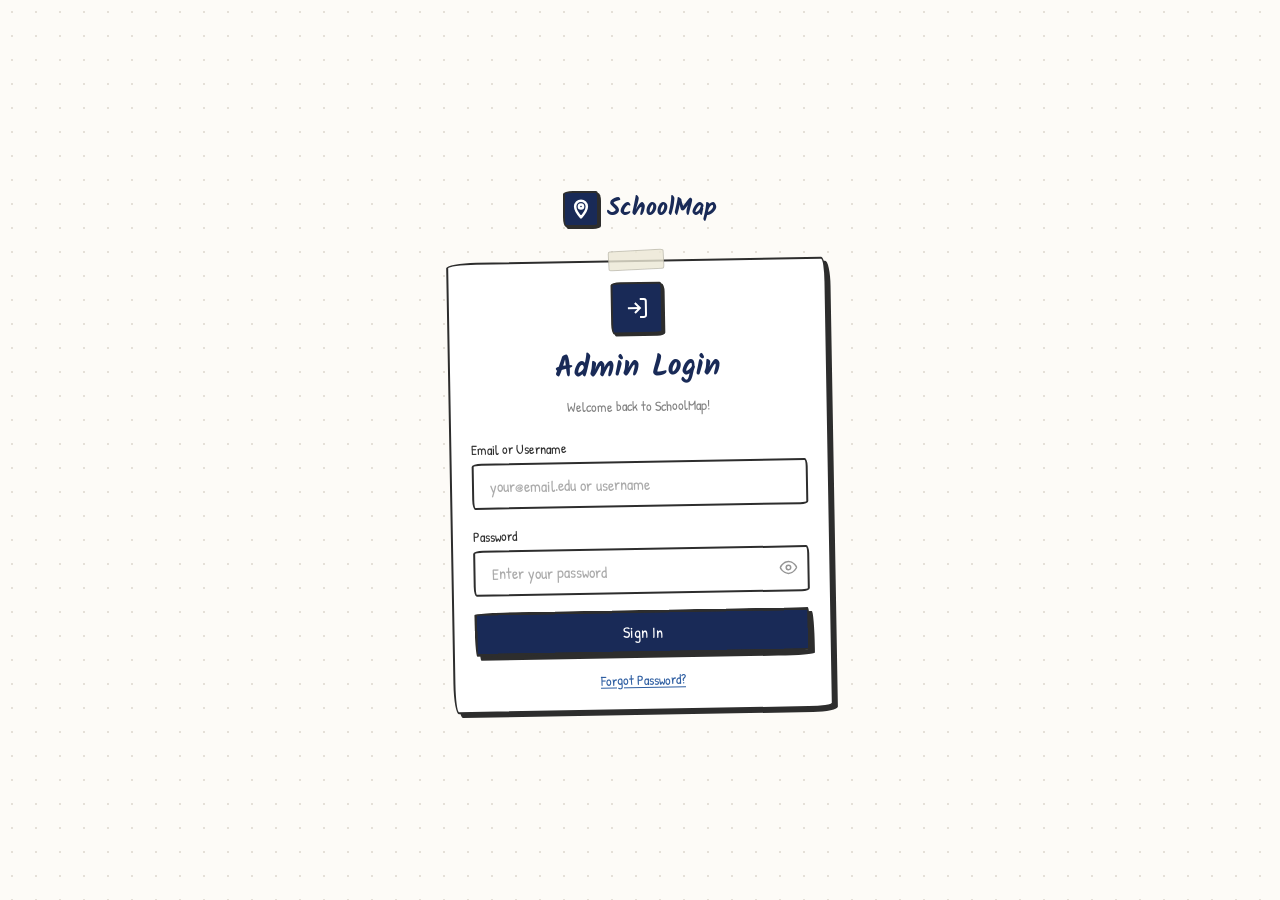
==== SchoolMap-Management-System-05-2-26 - Back Up Copy of v1/html/admin-dashboard.html @ d00299d7 "I added admin.css for admin styling, updated the style.css,admin-dashboard.js, map.js, added icon to" ====
<!DOCTYPE html>
<html lang="en">
<head>
  <meta charset="UTF-8" />
  <meta name="viewport" content="width=device-width, initial-scale=1.0" />
  <title>SchoolMap — Admin Panel</title>
  <link rel="preconnect" href="https://fonts.googleapis.com">
  <link rel="preconnect" href="https://fonts.gstatic.com" crossorigin>
  <link href="https://fonts.googleapis.com/css2?family=Kalam:wght@400;700&family=Patrick+Hand&display=swap" rel="stylesheet">
  <link rel="stylesheet" href="../assets/css/admin.css" />

</head>
<body>
  <div id="adminLoadingOverlay" class="admin-loading-overlay">
    <div class="admin-loading-card verification-card">
      <h2 id="admin-loading-text">Administrator confirmation</h2>

      <div class="verification-step" id="verificationStep1">
        <p class="verification-instruction">Complete both checks to continue into the admin panel.</p>

        <div class="verification-checkbox">
          <input type="checkbox" id="confirmAdmin" />
          <label for="confirmAdmin">I confirm I am the authorized SchoolMap administrator.</label>
        </div>

        <div class="verification-checkbox">
          <input type="checkbox" id="confirmResponsibility" />
          <label for="confirmResponsibility">I understand edits are permanent and will proceed carefully.</label>
        </div>

        <button class="btn btn-primary verification-button" id="verificationContinue" disabled>Proceed to slide verification</button>
      </div>

      <div class="verification-step hidden" id="verificationStep2">
        <p class="verification-instruction">Drag the handle all the way to confirm your access.</p>

        <div class="verification-track" id="verificationTrack">
          <div class="verification-text">Slide to confirm</div>
          <div class="verification-handle" id="verificationHandle">↔</div>
        </div>

        <p class="verification-note">This verification appears once before admin edit mode.</p>
      </div>
    </div>
  </div>
  <div class="admin-app hidden">
    <!-- ========================================================= -->
    <!-- ADMIN PANEL: Control panel sidebar / configuration editor -->
    <!-- ========================================================= -->
    <aside class="control-panel">
      <header class="cp-head">
        <div class="brand">
          <div class="brand-logo">
            <svg width="18" height="18" viewBox="0 0 24 24" fill="none" stroke="currentColor" stroke-width="2.5" stroke-linecap="round" stroke-linejoin="round"><path d="M20 10c0 6-8 12-8 12s-8-6-8-12a8 8 0 0 1 16 0Z"/><circle cx="12" cy="10" r="3"/></svg>
          </div>
          <div>
            <h1>SchoolMap</h1>
            <p>Admin Console</p>
          </div>
        </div>
        <button class="icon-btn" id="backBtn" title="Back">
          <svg width="14" height="14" viewBox="0 0 24 24" fill="none" stroke="currentColor" stroke-width="2.5" stroke-linecap="round" stroke-linejoin="round"><path d="m12 19-7-7 7-7"/><path d="M19 12H5"/></svg>
        </button>
      </header>

      <nav class="section-tabs">
        <button class="tab active" data-section="floors">
          <svg width="14" height="14" viewBox="0 0 24 24" fill="none" stroke="currentColor" stroke-width="2.5" stroke-linecap="round" stroke-linejoin="round"><path d="m12 2 9 5-9 5-9-5 9-5Z"/><path d="m3 12 9 5 9-5"/><path d="m3 17 9 5 9-5"/></svg>
          <span>Floors</span>
        </button>
        <button class="tab" data-section="pins">
          <svg width="14" height="14" viewBox="0 0 24 24" fill="none" stroke="currentColor" stroke-width="2.5" stroke-linecap="round" stroke-linejoin="round"><path d="M20 10c0 6-8 12-8 12s-8-6-8-12a8 8 0 0 1 16 0Z"/><circle cx="12" cy="10" r="3"/></svg>
          <span>Pins</span>
        </button>
        <button class="tab" data-section="routes">
          <svg width="14" height="14" viewBox="0 0 24 24" fill="none" stroke="currentColor" stroke-width="2.5" stroke-linecap="round" stroke-linejoin="round"><path d="M4 4h16v16H4z"/><path d="M7 12h10"/><path d="M12 7v10"/><path d="M7 7l5 5 5-5"/></svg>
          <span>Route</span>
        </button>
        <button class="tab" data-section="legends">
          <svg width="14" height="14" viewBox="0 0 24 24" fill="none" stroke="currentColor" stroke-width="2.5" stroke-linecap="round" stroke-linejoin="round"><circle cx="13.5" cy="6.5" r=".5" fill="currentColor"/><circle cx="17.5" cy="10.5" r=".5" fill="currentColor"/><circle cx="8.5" cy="7.5" r=".5" fill="currentColor"/><circle cx="6.5" cy="12.5" r=".5" fill="currentColor"/><path d="M12 2C6.5 2 2 6.5 2 12s4.5 10 10 10c.926 0 1.648-.746 1.648-1.688 0-.437-.18-.835-.437-1.125-.29-.289-.438-.652-.438-1.125a1.64 1.64 0 0 1 1.668-1.668h1.996c3.051 0 5.555-2.503 5.555-5.554C21.965 6.012 17.461 2 12 2Z"/></svg>
          <span>Legends</span>
        </button>
      </nav>

      <div class="cp-body" id="cpBody">
        <!-- Dynamic content rendered by admin-panel.js -->
      </div>

      <footer class="cp-foot">
        <button class="btn btn-ghost" id="resetBtn">
          <svg width="13" height="13" viewBox="0 0 24 24" fill="none" stroke="currentColor" stroke-width="2.5" stroke-linecap="round" stroke-linejoin="round"><path d="M3 12a9 9 0 1 0 9-9 9.75 9.75 0 0 0-6.74 2.74L3 8"/><path d="M3 3v5h5"/></svg>
          Reset
        </button>
        <button class="btn btn-primary" id="saveBtn">
          <svg width="13" height="13" viewBox="0 0 24 24" fill="none" stroke="currentColor" stroke-width="2.5" stroke-linecap="round" stroke-linejoin="round"><path d="M19 21H5a2 2 0 0 1-2-2V5a2 2 0 0 1 2-2h11l5 5v11a2 2 0 0 1-2 2Z"/><path d="M17 21v-8H7v8"/><path d="M7 3v5h8"/></svg>
          Save All
        </button>
      </footer>
    </aside>

    <!-- ========================================================= -->
    <!-- ADMIN PANEL: Map canvas, overlay, pins, and route preview -->
    <!-- ========================================================= -->
    <main class="map-panel">
      <div class="map-toolbar">
        <div class="map-toolbar-left">
          <span class="floor-tag" id="floorTag">—</span>
          <span class="muted" id="floorName">No floor selected</span>
          <div class="floor-switch" id="floorSwitch"></div>
        </div>
        <div class="map-toolbar-right">
          <button class="icon-btn" id="gridBtn" title="Toggle grid">
            <svg width="14" height="14" viewBox="0 0 24 24" fill="none" stroke="currentColor" stroke-width="2.5" stroke-linecap="round" stroke-linejoin="round"><rect width="7" height="7" x="3" y="3" rx="1"/><rect width="7" height="7" x="14" y="3" rx="1"/><rect width="7" height="7" x="14" y="14" rx="1"/><rect width="7" height="7" x="3" y="14" rx="1"/></svg>
          </button>
          <button class="icon-btn" id="restoreMapBtn" title="Restore map">
            <svg width="14" height="14" viewBox="0 0 24 24" fill="none" stroke="currentColor" stroke-width="2.5" stroke-linecap="round" stroke-linejoin="round"><path d="M4 4v6h6"/><path d="M20 20v-6h-6"/><path d="M5.5 11.5a7.5 7.5 0 0 1 13.5 2.5"/></svg>
          </button>
          <button class="icon-btn" id="legendBtn" title="Toggle legend overlay">
            <svg width="14" height="14" viewBox="0 0 24 24" fill="none" stroke="currentColor" stroke-width="2.5" stroke-linecap="round" stroke-linejoin="round"><path d="M2 12s3-7 10-7 10 7 10 7-3 7-10 7-10-7-10-7Z"/><circle cx="12" cy="12" r="3"/></svg>
          </button>
          <div class="zoom-group">
            <button class="icon-btn zoom-out" id="zoomOut">
              <svg width="14" height="14" viewBox="0 0 24 24" fill="none" stroke="currentColor" stroke-width="2.5" stroke-linecap="round" stroke-linejoin="round"><circle cx="11" cy="11" r="8"/><path d="m21 21-4.3-4.3"/><path d="M8 11h6"/></svg>
            </button>
            <span id="zoomLabel">100%</span>
            <button class="icon-btn zoom-in" id="zoomIn">
              <svg width="14" height="14" viewBox="0 0 24 24" fill="none" stroke="currentColor" stroke-width="2.5" stroke-linecap="round" stroke-linejoin="round"><circle cx="11" cy="11" r="8"/><path d="m21 21-4.3-4.3"/><path d="M11 8v6"/><path d="M8 11h6"/></svg>
            </button>
          </div>
        </div>
      </div>

      <div class="map-stage" id="mapStage">
        <div class="map-canvas" id="mapCanvas">
          <div class="grid-overlay" id="gridOverlay" hidden></div>
          <svg class="route-editor-svg" id="routeEditorSvg"></svg>
          <div class="route-points-layer" id="routePointsLayer"></div>
          <div class="route-walker-layer" id="routeWalkerLayer"></div>
          <img class="floor-image" id="floorImage" alt="" hidden />
          <div class="empty-state" id="emptyState">
            <svg width="42" height="42" viewBox="0 0 24 24" fill="none" stroke="currentColor" stroke-width="2" stroke-linecap="round" stroke-linejoin="round" opacity=".4"><path d="M20 10c0 6-8 12-8 12s-8-6-8-12a8 8 0 0 1 16 0Z"/><circle cx="12" cy="10" r="3"/></svg>
            <p id="emptyStateText"></p>
          </div>
          <div class="pins-layer" id="pinsLayer"></div>
        </div>
        <div class="legend-overlay" id="legendOverlay" hidden></div>
        <div class="pin-tooltip" id="pinTooltip"></div>
      </div>

      <div class="map-footer">
        <span class="muted">
          <svg width="12" height="12" viewBox="0 0 24 24" fill="none" stroke="currentColor" stroke-width="2.5" stroke-linecap="round" stroke-linejoin="round"><path d="M5 9l-3 3 3 3"/><path d="m9 5 3-3 3 3"/><path d="M15 19l-3 3-3-3"/><path d="m19 9 3 3-3 3"/><path d="M2 12h20"/><path d="M12 2v20"/></svg>
          Drag pins to reposition · Click empty area to add a pin · Scroll to zoom
        </span>
      </div>
    </main>

    <div class="toast" id="toast"></div>
  </div>

  <!-- ========================================================= -->
  <!-- ADMIN PANEL: Floor image preview modal for uploaded map assets -->
  <!-- ========================================================= -->
  <div class="floor-image-preview-panel" id="floorImagePreviewPanel" hidden>
    <div class="preview-header">
      <div class="preview-title">Floor image preview</div>
      <button class="btn btn-ghost small" data-action="preview-close">Close</button>
    </div>
    <img id="floorImagePreview" alt="Floor preview" />
    <div class="preview-actions">
      <button class="btn btn-primary" data-action="preview-change-image">Change image</button>
    </div>
    <div class="preview-note">Recommended size: 1080 × 1920 for higher quality. Crop the image before upload for the best map fit.</div>
  </div>

  <script>
    function getCachedCurrentUser() {
      try {
        return JSON.parse(localStorage.getItem('schoolmap_current_user') || 'null');
      } catch (err) {
        return null;
      }
    }

    function updateAdminLoadingText(message) {
      var el = document.getElementById('admin-loading-text');
      if (el) { el.textContent = message; }
    }

    function hideAdminLoadingOverlay() {
      var overlay = document.getElementById('adminLoadingOverlay');
      if (overlay) { overlay.style.display = 'none'; }
    }

    function showAdminLoadingOverlay() {
      var overlay = document.getElementById('adminLoadingOverlay');
      if (overlay) { overlay.style.display = 'flex'; }
    }

    function verifyAdminPanelAccess() {
      showAdminLoadingOverlay();
      updateAdminLoadingText('Verify admin access');

      if (typeof requireAdminPage === 'function') {
        if (!requireAdminPage()) {
          return false;
        }
      } else {
        var user = getCachedCurrentUser();
        if (!user || user.role !== 'admin') {
          alert('Admin access only. Please sign in with the administrator account.');
          window.location.href = 'login.html';
          return false;
        }
      }

      initializeAdminVerification();
      return true;
    }

    function initializeAdminVerification() {
      var overlay = document.getElementById('adminLoadingOverlay');
      var step1 = document.getElementById('verificationStep1');
      var step2 = document.getElementById('verificationStep2');
      var proceedBtn = document.getElementById('verificationContinue');
      var confirmAdmin = document.getElementById('confirmAdmin');
      var confirmResponsibility = document.getElementById('confirmResponsibility');
      if (!overlay || !step1 || !step2 || !proceedBtn || !confirmAdmin || !confirmResponsibility) { return; }

      function updateProceedState() {
        proceedBtn.disabled = !(confirmAdmin.checked && confirmResponsibility.checked);
      }

      confirmAdmin.addEventListener('change', updateProceedState);
      confirmResponsibility.addEventListener('change', updateProceedState);

      proceedBtn.addEventListener('click', function() {
        step1.classList.add('hidden');
        step2.classList.remove('hidden');
        updateAdminLoadingText('Slide verification');
        setupSlideVerification();
      });

      function setupSlideVerification() {
        var handle = document.getElementById('verificationHandle');
        var track = document.getElementById('verificationTrack');
        var text = document.querySelector('.verification-text');
        if (!handle || !track || !text) { return; }

        var dragging = false;
        var startX = 0;
        var maxX = track.clientWidth - handle.clientWidth;

        function finishVerification() {
          text.textContent = 'Verified — loading admin console...';
          handle.style.transform = 'translateX(' + maxX + 'px)';
          setTimeout(function() {
            hideAdminLoadingOverlay();
            var app = document.querySelector('.admin-app');
            if (app) { app.classList.remove('hidden'); }
          }, 400);
        }

        function resetHandle() {
          handle.style.transform = 'translateX(0px)';
          text.textContent = 'Slide to confirm';
        }

        handle.addEventListener('pointerdown', function(event) {
          dragging = true;
          startX = event.clientX;
          handle.setPointerCapture(event.pointerId);
        });

        document.addEventListener('pointermove', function(event) {
          if (!dragging) { return; }
          var delta = event.clientX - startX;
          var x = Math.max(0, Math.min(maxX, delta));
          handle.style.transform = 'translateX(' + x + 'px)';
          if (x >= maxX) {
            dragging = false;
            finishVerification();
          }
        });

        document.addEventListener('pointerup', function() {
          if (!dragging) { return; }
          dragging = false;
          resetHandle();
        });
      }
    }

    window.addEventListener('DOMContentLoaded', function() {
      verifyAdminPanelAccess();
    });
    </script>
    <script src="../assets/js/core.js"></script>
    <script src="../assets/js/admin-dashboard.js"></script>
  </body>
</html>
---- SchoolMap-Management-System-05-2-26 - Back Up Copy of v1/assets/css/admin.css ----
/* SchoolMap Admin Dashboard — Hand-Drawn Design System */
:root {
  --bg: #fdfbf7;
  --fg: #2d2d2d;
  --muted: #e5e0d8;
  --accent: #ff4d4d;
  --accent-2: #2d5da1;
  --navy: #192A57;
  --post-it: #fff9c4;
}

* { box-sizing: border-box; }
html, body { margin: 0; padding: 0; height: 100%; }
body {
  background-color: var(--bg);
  background-image: radial-gradient(var(--muted) 1px, transparent 1px);
  background-size: 24px 24px;
  color: var(--fg);
  font-family: 'Patrick Hand', cursive;
  font-size: 16px; line-height: 1.5;
  -webkit-font-smoothing: antialiased;
}
button { font-family: inherit; cursor: pointer; border: none; background: none; color: inherit; }
input, select, textarea { font-family: inherit; color: var(--fg); }
h1, h2, h3 { font-family: 'Kalam', cursive; font-weight: 700; color: var(--navy); margin: 0; }

/* ==============
ADMIN DASHBOARD
Used in: admin-dashboard.html
============== */

/* ADMIN DASHBOARD */
.admin-loading-overlay {
  position: fixed;
  inset: 0;
  z-index: 999;
  display: flex;
  align-items: center;
  justify-content: center;
  background: rgba(18, 29, 69, 0.75);
}

/* ADMIN DASHBOARD */
.admin-loading-card {
  background: #ffffff;
  border: 2px solid #0b3d91;
  border-radius: 18px;
  padding: 24px 32px;
  text-align: center;
  box-shadow: 0 18px 45px rgba(0,0,0,0.16);
}

/* ADMIN DASHBOARD */
.admin-loading-card p {
  margin: 0 0 12px;
  font-size: 18px;
  font-weight: 700;
  color: #0b3d91;
}

/* ADMIN DASHBOARD */
.verification-instruction,
.verification-note {
  margin: 0 0 14px;
  color: #192a57;
  opacity: 0.85;
  font-size: 14px;
}

/* ADMIN DASHBOARD */
.verification-track {
  position: relative;
  width: min(320px, 100%);
  height: 52px;
  margin: 0 auto 12px;
  border: 3px dashed #2d5da1;
  border-radius: 999px;
  background: rgba(45, 93, 161, 0.06);
  overflow: hidden;
  display: flex;
  align-items: center;
  justify-content: center;
}

/* ADMIN DASHBOARD */
.verification-text {
  position: absolute;
  width: 100%;
  text-align: center;
  font-size: 14px;
  color: #0b3d91;
  font-weight: 700;
  pointer-events: none;
}

/* ADMIN DASHBOARD */
.verification-handle {
  position: relative;
  z-index: 2;
  width: 84px;
  height: 40px;
  border-radius: 999px;
  background: linear-gradient(135deg, #2d5da1, #6d8de5);
  color: #fff;
  display: grid;
  place-items: center;
  box-shadow: 0 10px 24px rgba(0, 0, 0, 0.16);
  cursor: grab;
  transition: transform 0.15s ease;
}

/* ADMIN DASHBOARD */
.admin-app.hidden {
  opacity: 0;
  pointer-events: none;
}

/* ADMIN DASHBOARD */
.verification-card {
  max-width: 420px;
}

/* ADMIN DASHBOARD */
.verification-step {
  margin-top: 18px;
}

/* ADMIN DASHBOARD */
.verification-checkbox {
  display: flex;
  align-items: flex-start;
  gap: 12px;
  margin: 14px 0;
  text-align: left;
  font-size: 14px;
}

/* ADMIN DASHBOARD */
.verification-checkbox input {
  margin-top: 4px;
  width: 18px;
  height: 18px;
  accent-color: #2d5da1;
}

/* ADMIN DASHBOARD */
.verification-checkbox label {
  line-height: 1.55;
}

/* ADMIN DASHBOARD */
.verification-button {
  display: inline-flex;
  align-items: center;
  justify-content: center;
  width: 100%;
  min-height: 44px;
  border-radius: 999px;
  background: #2d5da1;
  color: #fff;
  font-weight: 700;
  border: none;
  cursor: pointer;
  transition: background 0.2s ease, opacity 0.2s ease;
}

/* ADMIN DASHBOARD */
.verification-button:disabled {
  opacity: 0.55;
  cursor: not-allowed;
}

/* =========================================================
   ADMIN DASHBOARD STYLES
   Includes control panel, tabs, pin editor, map canvas, and route overlay
   ========================================================= */
.admin-app {
  display: grid;
  grid-template-columns: 420px 1fr;
  height: 100vh;
  overflow: hidden;
}

/* ============ ADMIN DASHBOARD — LEFT: Control Panel ============ */
.control-panel {
  background: #fff;
  border-right: 3px solid var(--fg);
  display: flex; flex-direction: column;
  min-width: 0; height: 100vh;
}
/* ADMIN DASHBOARD */
.cp-head {
  padding: 16px 18px;
  border-bottom: 2px dashed var(--fg);
  display: flex; align-items: center; justify-content: space-between; gap: 12px;
}
.brand { display: flex; align-items: center; gap: 12px; }
.brand-logo {
  width: 42px; height: 42px;
  background: var(--accent); color: #fff;
  display: grid; place-items: center;
  border: 3px solid var(--fg);
  border-radius: 65% 35% 50% 50% / 40% 60% 40% 60%;
  box-shadow: 4px 4px 0 0 var(--fg);
  transform: rotate(-4deg);
  flex-shrink: 0;
}
.brand h1 { font-size: 22px; line-height: 1; }
.brand p { margin: 2px 0 0; font-size: 13px; color: var(--fg); opacity: 0.6; }

/* ADMIN DASHBOARD */
.section-tabs {
  display: flex; gap: 6px; padding: 12px 14px;
  border-bottom: 2px dashed var(--fg);
  background: var(--bg);
}
.tab {
  flex: 1;
  display: inline-flex; align-items: center; justify-content: center; gap: 6px;
  padding: 8px 10px;
  border: 2.5px solid var(--fg);
  background: #fff;
  font-size: 15px; font-family: 'Kalam', cursive; font-weight: 700;
  border-radius: 18px 6px 22px 8px / 8px 22px 6px 18px;
  box-shadow: 3px 3px 0 0 var(--fg);
  transition: all .12s ease;
}
.tab:hover { background: var(--post-it); transform: translate(1px, 1px); box-shadow: 2px 2px 0 0 var(--fg); }
.tab.active { background: var(--navy); color: #fff; }

/* ADMIN DASHBOARD */
.cp-body { flex: 1; overflow-y: auto; padding: 16px 16px 20px; }
/* ADMIN DASHBOARD */
.cp-foot {
  border-top: 2px dashed var(--fg);
  background: var(--post-it);
  padding: 12px 16px;
  display: flex; gap: 10px; justify-content: flex-end;
}

/* Sections */
/* ADMIN DASHBOARD */
.section { display: flex; flex-direction: column; gap: 14px; }
/* ADMIN DASHBOARD */
.section-head {
  display: flex; align-items: center; justify-content: space-between; gap: 12px;
}
.section-head h2 { font-size: 26px; display: flex; align-items: center; gap: 10px; }
.count {
  background: var(--post-it); color: var(--fg);
  font-family: 'Kalam', cursive; font-weight: 700; font-size: 13px;
  padding: 2px 10px;
  border: 2px solid var(--fg);
  border-radius: 999px 6px 999px 6px;
}

.list { display: flex; flex-direction: column; gap: 8px; }
.list.scroll { max-height: 360px; overflow-y: auto; padding-right: 4px; }
.row {
  display: flex; align-items: center; gap: 10px;
  padding: 10px 12px;
  background: #fff;
  border: 2.5px solid var(--fg);
  border-radius: 18px 6px 22px 8px / 8px 22px 6px 18px;
  box-shadow: 3px 3px 0 0 var(--fg);
  cursor: pointer;
  transition: transform .1s ease, background .1s ease;
}
.row:hover { background: var(--post-it); transform: rotate(-0.5deg); }
.row.selected { background: var(--post-it); border-color: var(--accent); box-shadow: 4px 4px 0 0 var(--accent); }
.row-tag {
  background: var(--accent); color: #fff;
  font-family: 'Kalam', cursive; font-weight: 700; font-size: 12px;
  padding: 3px 9px;
  border: 2px solid var(--fg);
  border-radius: 8px 4px 10px 4px;
  flex-shrink: 0;
}
.row-number {
  display: grid; place-items: center;
  width: 32px; height: 32px;
  background: var(--accent);
  color: #fff;
  font-family: 'Kalam', cursive;
  font-weight: 700;
  font-size: 14px;
  border: 2px solid var(--fg);
  border-radius: 0px;
  flex-shrink: 0;
}
.row-swatch {
  width: 30px; height: 30px;
  border: 2px solid var(--fg);
  border-radius: 0px;
  display: grid; place-items: center;
  flex-shrink: 0;
  color: #fff;
}
.row-info { flex: 1; min-width: 0; }
.row-name { font-family: 'Kalam', cursive; font-weight: 700; font-size: 16px; color: var(--navy); white-space: nowrap; overflow: hidden; text-overflow: ellipsis; }
.row-sub { font-size: 14px; color: #192a57; opacity: 0.92; font-weight: 600; }
.legend-color {
  width: 22px; height: 22px;
  border: 2px solid var(--fg);
  border-radius: 50% 30% 60% 40% / 40% 60% 30% 50%;
  flex-shrink: 0;
}
.hint {
  margin: 4px 0 0; font-size: 13px; color: var(--fg); opacity: 0.7;
  display: inline-flex; align-items: center; gap: 6px;
}

/* Search */
/* ADMIN DASHBOARD */
.search { position: relative; display: flex; align-items: center; }
.search svg { position: absolute; left: 12px; color: var(--fg); opacity: 0.5; pointer-events: none; }
.route-details .search { margin: 18px 0 14px; }
.search input {
  width: 100%; padding: 9px 12px 9px 34px;
  background: #fff; border: 2.5px solid var(--fg);
  border-radius: 18px 6px 22px 6px / 6px 22px 6px 18px;
  font-size: 16px; outline: none;
  box-shadow: 3px 3px 0 0 var(--fg);
  transition: border-color .15s ease;
}
.search input:focus { border-color: var(--accent-2); }

/* Form shell */
/* ADMIN DASHBOARD */
.form-shell { display: flex; flex-direction: column; gap: 16px; animation: slideIn .2s ease; }
.form-head { display: flex; align-items: center; gap: 10px; }
.form-head h2 { font-size: 24px; }
.form-body { display: flex; flex-direction: column; gap: 14px; }
.form-foot {
  display: flex; gap: 10px; align-items: center;
  padding-top: 12px; border-top: 2px dashed var(--fg);
}
.form-foot .spacer { flex: 1; }
.map-hint {
  display: flex; align-items: center; gap: 8px;
  padding: 9px 12px;
  background: var(--post-it);
  border: 2px dashed var(--fg);
  border-radius: 14px 6px 18px 6px / 6px 18px 6px 14px;
  font-size: 14px;
  transform: rotate(-0.6deg);
}

/* Buttons */
.btn {
  display: inline-flex; align-items: center; justify-content: center; gap: 8px;
  padding: 10px 16px;
  font-size: 16px;
  border: 3px solid var(--fg);
  background: #fff; color: var(--fg);
  border-radius: 22px 8px 18px 10px / 10px 18px 8px 22px;
  box-shadow: 4px 4px 0 0 var(--fg);
  transition: transform .1s ease, box-shadow .1s ease, background .1s ease, color .1s ease;
  white-space: nowrap;
}
.btn:hover { background: var(--accent); color: #fff; transform: translate(2px, 2px); box-shadow: 2px 2px 0 0 var(--fg); }
.btn:active { transform: translate(4px, 4px); box-shadow: none; }
.btn-primary { background: var(--navy); color: #fff; }
.btn-primary:hover { background: var(--accent); }
.btn-secondary { background: var(--post-it); color: var(--fg); border-color: var(--fg); }
.btn-secondary:hover { background: #d5d2bf; color: var(--fg); }
.btn.on, .btn-primary.on { background: var(--accent); color: #fff; }
.btn-ghost { background: var(--muted); }
.btn-ghost:hover { background: var(--accent-2); color: #fff; }
.btn-danger { background: #fff; color: var(--accent); border-color: var(--accent); }
.btn-danger:hover { background: var(--accent); color: #fff; }
.btn.small, .btn-sm { padding: 8px 14px; font-size: 14px; }

.icon-btn {
  width: 32px; height: 32px;
  display: inline-grid; place-items: center;
  border: 2px solid var(--fg);
  background: #fff; color: var(--fg);
  border-radius: 14px 4px 16px 6px / 6px 16px 4px 14px;
  box-shadow: 2px 2px 0 0 var(--fg);
  transition: all .12s ease;
  flex-shrink: 0;
}
.icon-btn:hover { background: var(--post-it); transform: rotate(-2deg); }
.icon-btn.on { background: var(--navy); color: #fff; }
.icon-btn.danger { color: var(--accent); }
.icon-btn.danger:hover { background: var(--accent); color: #fff; }

/* Form fields */
.field { display: flex; flex-direction: column; gap: 6px; }
.field > label { font-family: 'Kalam', cursive; font-weight: 700; font-size: 14px; color: var(--fg); opacity: 0.8; }
.field input[type="text"],
.field input[type="number"],
.field textarea,
.field select {
  width: 100%; padding: 10px 12px;
  background: #fff;
  border: 2.5px solid var(--fg);
  border-radius: 16px 6px 20px 8px / 8px 20px 6px 16px;
  font-size: 16px; outline: none;
  box-shadow: 3px 3px 0 0 var(--fg);
  transition: border-color .15s ease, box-shadow .15s ease;
}
.field input:focus, .field textarea:focus, .field select:focus {
  border-color: var(--accent-2);
  box-shadow: 3px 3px 0 0 var(--accent-2);
}
.field textarea { resize: vertical; min-height: 60px; }
.field input[type="color"] {
  width: 100%; height: 44px; padding: 4px;
  border: 2.5px solid var(--fg);
  border-radius: 14px 6px 16px 6px / 6px 16px 6px 14px;
  background: #fff; cursor: pointer;
  box-shadow: 3px 3px 0 0 var(--fg);
}
.grid-2 { display: grid; grid-template-columns: 1fr 1fr; gap: 12px; }

.upload-box {
  display: flex; align-items: center; justify-content: center; gap: 10px; flex-direction: column;
  padding: 22px;
  border: 2.5px dashed var(--fg);
  border-radius: 18px 8px 20px 8px / 8px 20px 8px 18px;
  color: var(--fg); opacity: 0.75;
  font-size: 15px; background: #fff; cursor: pointer;
  transition: all .15s ease;
  width: 100%;
}
.upload-box:hover { background: var(--post-it); opacity: 1; transform: rotate(-1deg); }
.upload-box.small { padding: 12px; flex-direction: row; }
.floor-preview {
  margin-top: 10px; width: 100%; max-height: 180px; object-fit: contain;
  border: 2.5px solid var(--fg);
  border-radius: 14px 6px 18px 8px / 8px 18px 6px 14px;
  background: var(--bg); box-shadow: 3px 3px 0 0 var(--fg);
}
.floor-image-preview-panel {
  position: fixed;
  top: 50%;
  left: 50%;
  transform: translate(-50%, -50%);
  z-index: 60;
  width: min(96vw, 720px);
  max-height: 88vh;
  padding: 18px;
  border: 3px solid var(--fg);
  border-radius: 20px;
  background: rgba(255,255,255,0.98);
  box-shadow: 0 0 0 6px rgba(0,0,0,0.08), 10px 10px 0 0 var(--fg);
  overflow: hidden;
}
.floor-image-preview-panel .preview-title {
  font-size: 13px;
  text-transform: uppercase;
  letter-spacing: 0.12em;
  font-weight: 700;
  color: var(--accent-2);
  margin-bottom: 8px;
}
.floor-image-preview-panel img {
  width: 100%;
  height: auto;
  max-height: calc(88vh - 150px);
  object-fit: contain;
  border-radius: 14px;
  border: 1px solid rgba(0,0,0,0.08);
}
.floor-image-preview-panel .preview-header {
  display: flex;
  align-items: center;
  justify-content: space-between;
  gap: 10px;
  margin-bottom: 10px;
}
.floor-image-preview-panel .preview-actions {
  display: flex;
  justify-content: flex-end;
  margin-top: 10px;
}
.floor-image-preview-panel .preview-note {
  margin-top: 10px;
  font-size: 13px;
  color: var(--fg);
  opacity: 0.8;
  line-height: 1.4;
}

/* ADMIN DASHBOARD */
.icon-preview {
  display: flex; align-items: center; gap: 12px;
  padding: 10px 14px;
  background: #fff;
  border: 2px dashed var(--fg);
  border-radius: 16px 6px 18px 8px / 8px 18px 6px 16px;
}

/* ADMIN DASHBOARD */
.muted { color: var(--fg); opacity: 0.65; font-size: 14px; display: inline-flex; align-items: center; gap: 6px; }

.url-row {
  display: flex; align-items: center; gap: 8px;
  padding: 0 10px; background: #fff;
  border: 2.5px solid var(--fg);
  border-radius: 16px 6px 20px 8px / 8px 20px 6px 16px;
  box-shadow: 3px 3px 0 0 var(--fg);
}
.url-row svg { color: var(--fg); opacity: 0.5; flex-shrink: 0; }
.url-row input { border: none; box-shadow: none; padding: 10px 0; }
.url-row input:focus { box-shadow: none; }

/* ============ RIGHT: Map Panel ============ */
/* ADMIN DASHBOARD */
.map-panel {
  display: flex; flex-direction: column;
  min-width: 0; height: 100vh;
  padding: 18px 20px;
  gap: 12px;
}
/* ADMIN DASHBOARD */
.map-toolbar {
  display: flex; align-items: center; justify-content: space-between; gap: 12px;
  background: #fff;
  border: 2.5px solid var(--fg);
  border-radius: 18px 6px 22px 8px / 8px 22px 6px 18px;
  box-shadow: 4px 4px 0 0 var(--fg);
  padding: 10px 14px;
  flex-wrap: wrap;
}
.map-toolbar-left { display: flex; align-items: center; gap: 10px; flex-wrap: wrap; }
.map-toolbar-right { display: flex; align-items: center; gap: 8px; }
.floor-tag {
  background: var(--accent); color: #fff;
  font-family: 'Kalam', cursive; font-weight: 700;
  padding: 4px 10px;
  border: 2px solid var(--fg);
  border-radius: 8px 4px 10px 4px;
  font-size: 14px;
}

/* ADMIN DASHBOARD */
.floor-switch { display: flex; gap: 4px; margin-left: 6px; }
.floor-chip {
  padding: 4px 10px;
  background: #fff;
  border: 2px solid var(--fg);
  border-radius: 999px 6px 999px 6px;
  font-family: 'Kalam', cursive; font-weight: 700; font-size: 13px;
  box-shadow: 2px 2px 0 0 var(--fg);
  transition: all .1s ease;
}
.floor-chip:not(.active):hover { background: #fff9c4; }
.floor-chip.active {
  background: #d93034;
  color: #fff;
  border-color: #a32225;
}
.floor-chip.active:hover { color: #fff; }
.zoom-group {
  display: flex; align-items: center; gap: 4px;
  background: #fff; border: 2px solid var(--fg);
  border-radius: 14px 4px 16px 6px / 6px 16px 4px 14px;
  padding: 3px 6px;
  box-shadow: 2px 2px 0 0 var(--fg);
}
.zoom-group .icon-btn { width: 26px; height: 26px; box-shadow: none; border: none; }
.zoom-group .icon-btn:hover { background: var(--post-it); transform: none; }
.zoom-group span { font-family: 'Kalam', cursive; font-weight: 700; font-size: 14px; min-width: 44px; text-align: center; }

/* ADMIN DASHBOARD */
.map-stage {
  position: relative; flex: 1;
  background-color: var(--bg);
  background-image: radial-gradient(var(--muted) 1.2px, transparent 1.2px);
  background-size: 20px 20px;
  border: 3px solid var(--fg);
  border-radius: 22px 8px 18px 10px / 10px 18px 8px 22px;
  box-shadow: 8px 8px 0 0 var(--fg);
  overflow: hidden;
  min-height: 360px;
  transform: rotate(-0.4deg);
}
.map-canvas {
  position: absolute; top: 50%; left: 50%;
  transform: translate(-50%, -50%) scale(1);
  transition: transform .2s ease;
  width: 92%; max-width: 1100px;
  aspect-ratio: 16 / 10;
  background: #fff;
  border: 3px solid var(--fg);
  border-radius: 22px 10px 18px 8px / 8px 18px 10px 22px;
  box-shadow: 6px 6px 0 0 var(--fg);
  overflow: hidden;
  cursor: default;
}
.map-canvas.add-pin-mode { cursor: crosshair; }
.map-canvas.panning { cursor: grabbing; }
.map-canvas.grid-on .floor-image { opacity: 0.65; transition: opacity .2s ease; }
.map-canvas .floor-image { opacity: 1; transition: opacity .2s ease; }
.floor-image {
  position: absolute; inset: 0;
  width: 100%; height: 100%;
  object-fit: contain; background: #fff;
  user-select: none; -webkit-user-drag: none; pointer-events: none;
  z-index: 1;
}
.pins-layer { position: absolute; inset: 0; }
.empty-state {
  position: absolute; inset: 0;
  display: grid; place-items: center;
  color: var(--fg); opacity: 0.5; text-align: center;
  pointer-events: none; gap: 8px;
}
.empty-state p { margin: 0; font-family: 'Kalam', cursive; font-size: 18px; }
.grid-overlay {
  position: absolute; inset: 0; pointer-events: none;
  background-image:
    linear-gradient(rgba(157, 147, 147, 0.18) 1px, transparent 1px),
    linear-gradient(90deg, rgba(157, 147, 147, 0.18) 1px, transparent 1px);
  background-size: 5% 5%;
  z-index: 2;
}

.pins-layer { position: absolute; inset: 0; z-index: 3; }

/* ADMIN DASHBOARD */
.pin {
  position: absolute;
  width: 32px; height: 32px;
  border-radius: 50% 50% 50% 0;
  transform: translate(-50%, -100%) rotate(-45deg);
  background: var(--accent);
  border: 2.5px solid var(--fg);
  box-shadow: 3px 3px 0 0 var(--fg);
  cursor: grab;
  display: grid; place-items: center;
  transition: box-shadow .15s ease, transform .15s ease;
}
.pin.draggable { cursor: grab; }
.pin.draggable:active { cursor: grabbing; }
.pin:hover { box-shadow: 4px 4px 0 0 var(--fg); }
.pin.dragging { cursor: grabbing; transform: translate(-50%, -100%) rotate(-45deg) scale(1.05); }
.pin.selected { box-shadow: 0 0 0 4px var(--post-it), 4px 4px 0 0 var(--fg); z-index: 10; }
.pin svg { transform: rotate(45deg); color: #fff; }

.zoom-out { cursor: zoom-out; }
.zoom-in { cursor: zoom-in; }

.pin-tooltip {
  position: absolute;
  background: var(--bg); color: var(--fg);
  padding: 6px 12px;
  border: 2px solid var(--fg);
  border-radius: 10px 4px 12px 4px;
  box-shadow: 3px 3px 0 0 var(--fg);
  font-size: 14px; pointer-events: none;
  opacity: 0;
  transform: translate(-50%, -100%) translateY(-10px);
  transition: opacity .15s ease;
  white-space: normal; z-index: 20;
}
.pin-tooltip img {
  display: block;
  max-width: 160px;
  width: 100%;
  height: auto;
  margin-top: 8px;
  border-radius: 8px;
  border: 1px solid rgba(0,0,0,0.08);
}
.pin-image-preview {
  display: block;
  width: 100%;
  max-width: 220px;
  height: auto;
  margin-top: 10px;
  border-radius: 10px;
  border: 1px solid var(--fg);
}

/* ADMIN DASHBOARD */
.pin-tooltip.show { opacity: 1; }
.pin-tooltip strong { display: block; font-family: 'Kalam', cursive; font-weight: 700; }
.pin-tooltip span { font-size: 12px; opacity: 0.65; text-transform: capitalize; }

.legend-overlay {
  position: absolute; bottom: 16px; left: 16px;
  background: var(--post-it);
  border: 2.5px solid var(--fg);
  border-radius: 14px 6px 18px 8px / 8px 18px 6px 14px;
  padding: 12px 14px;
  box-shadow: 4px 4px 0 0 var(--fg);
  display: flex; flex-direction: column; gap: 6px;
  max-width: 220px; z-index: 5;
  transform: rotate(-2deg);
}
.legend-overlay .lo-title {
  font-family: 'Kalam', cursive; font-weight: 700; font-size: 14px;
  color: var(--navy); margin-bottom: 2px;
  text-transform: uppercase; letter-spacing: 0.05em;
}
/* ADMIN DASHBOARD */
.legend-overlay .lo-row { display: flex; align-items: center; gap: 8px; font-size: 14px; }
.legend-overlay .lo-color {
  width: 14px; height: 14px;
  border: 1.5px solid var(--fg);
  border-radius: 50% 30% 60% 40% / 40% 60% 30% 50%;
  flex-shrink: 0;
}

/* ADMIN DASHBOARD */
.map-footer { padding: 8px 4px; font-size: 14px; color: var(--fg); opacity: 0.7; }

/* Toast */
.toast {
  position: fixed; bottom: 28px; left: 50%;
  transform: translateX(-50%) translateY(20px) rotate(-2deg);
  background: var(--navy); color: #fff;
  padding: 12px 22px;
  border: 2.5px solid var(--fg);
  border-radius: 18px 6px 22px 8px / 8px 22px 6px 18px;
  font-family: 'Kalam', cursive; font-weight: 700;
  font-size: 16px;
  box-shadow: 5px 5px 0 0 var(--fg);
  opacity: 0; pointer-events: none;
  transition: all .25s ease;
  z-index: 200;
  display: flex; align-items: center; gap: 8px;
}
.toast.show { opacity: 1; transform: translateX(-50%) translateY(0) rotate(-2deg); }

@keyframes slideIn { from { opacity: 0; transform: translateX(8px); } to { opacity: 1; transform: translateX(0); } }

::-webkit-scrollbar { width: 10px; height: 10px; }
::-webkit-scrollbar-track { background: transparent; }
::-webkit-scrollbar-thumb { background: var(--muted); border-radius: 6px; border: 2px solid #fff; }
::-webkit-scrollbar-thumb:hover { background: var(--fg); }

@media (max-width: 980px) {
  .admin-app { grid-template-columns: 1fr; height: auto; min-height: 100vh; overflow: auto; background-image: none; }
  .control-panel { height: auto; border-right: none; border-bottom: 3px solid var(--fg); }
  .map-panel { height: auto; min-height: 70vh; padding: 14px; }
  .map-stage { transform: none; }
}
@media (max-width: 600px) {
  .grid-2 { grid-template-columns: 1fr; }
  .section-head { flex-direction: column; align-items: stretch; gap: 8px; }
  .section-head h2 { font-size: 22px; }
  .map-toolbar { padding: 8px 10px; }
}

/* ==========================
   ROUTE SYSTEM STYLES
   ========================== */
/* ADMIN DASHBOARD */
.admin-module {
  display: flex;
  flex-direction: column;
  gap: 18px;
}
/* ADMIN DASHBOARD */
.admin-module .section {
  background: #fff;
  border: 2px solid var(--fg);
  border-radius: 18px 6px 22px 8px / 8px 22px 6px 18px;
  padding: 16px;
  box-shadow: 3px 3px 0 0 var(--fg);
}
/* ADMIN DASHBOARD */
.module-banner {
  width: 100%;
  padding: 14px 18px;
  border-radius: 18px 6px 22px 8px / 8px 22px 6px 18px;
  font-family: 'Kalam', cursive;
  font-size: 14px;
  font-weight: 700;
  text-transform: uppercase;
  letter-spacing: 0.08em;
  color: #fff;
  box-shadow: 2px 2px 0 0 var(--fg);
}
.module-banner-panel { background: var(--navy); }
.module-banner-routes { background: #2d5da1; }

/* ==========================
   ADMIN DASHBOARD ROUTES
   ========================== */
.route-editor-svg {
  position: absolute;
  inset: 0;
  width: 100%;
  height: 100%;
  pointer-events: none;
  z-index: 2;
}
.route-points-layer {
  position: absolute;
  inset: 0;
  width: 100%;
  height: 100%;
  pointer-events: none;
  z-index: 4;
}
.route-walker-layer {
  position: absolute;
  inset: 0;
  width: 100%;
  height: 100%;
  pointer-events: none;
  z-index: 5;
}
.route-points-layer {
  pointer-events: none;
}
  .route-line {
    vector-effect: non-scaling-stroke;
  }
  .route-line-preview {
    stroke-dasharray: 0;
    stroke-opacity: 0.95;
    animation: none;
  }
  .route-line-run {
    stroke-dasharray: 0;
    transition: stroke 0.2s ease;
  }
  .route-walker {
    position: absolute;
    width: 32px;
    height: 32px;
    transform-origin: center bottom;
    transform: translate(-50%, -100%);
    pointer-events: none;
    display: flex;
    align-items: center;
    justify-content: center;
    opacity: 0.98;
  }
  .route-walker-media {
    width: 100%;
    height: 100%;
    object-fit: contain;
    display: block;
    background: transparent;
  }
  .route-walker-fallback {
    position: absolute;
    inset: 0;
    display: none;
    align-items: center;
    justify-content: center;
    color: #f59e0b;
  }
  .route-walker-fallback svg {
    width: 100%;
    height: 100%;
    display: block;
  }
  .route-walker-fallback {
    animation: walker-fallback-bounce 0.85s ease-in-out infinite;
  }

@keyframes walker-fallback-bounce {
  0%, 100% { transform: translateY(0); }
  50% { transform: translateY(-2px); }
}

@keyframes route-preview-grow {
  to { stroke-dashoffset: 0; }
}
.route-point {
  position: absolute;
  width: 18px;
  height: 18px;
  border-radius: 0px;
  background: #C24322;
  border: 3px solid #fff;
  box-shadow: 0 0 0 4px rgba(194, 67, 34, 0.12);
  transform: translate(-50%, -50%);
  cursor: pointer;
  pointer-events: auto;
}
.route-point.selected {
  background: #2d5da1;
  box-shadow: 0 0 0 4px rgba(45, 93, 161, 0.24);
}
.route-editor-floor-note {
  position: absolute;
  left: 16px;
  top: 16px;
  right: 16px;
  padding: 12px 14px;
  background: rgba(255, 255, 255, 0.92);
  color: #2d2d2d;
  border: 2px dashed #2d2d2d;
  border-radius: 18px 8px 18px 8px / 8px 18px 8px 18px;
  font-size: 13px;
  z-index: 8;
}
.route-editor-section {
  margin-top: 16px;
}
.route-location-row {
  display: flex;
  align-items: center;
  justify-content: space-between;
  gap: 12px;
}
.route-location-row .row-actions,
.row .row-actions {
  display: flex;
  gap: 8px;
  align-items: center;
}
.field-row {
  display: flex;
  align-items: center;
  gap: 10px;
  flex-wrap: wrap;
}
.field-row select {
  flex: 1;
  min-width: 0;
}
.route-details {
  margin-top: 18px;
}
.hidden {
  display: none !important;
}
.row.archived {
  opacity: 0.65;
}
.readonly-field {
  padding: 10px 12px;
  border: 1px solid rgba(45, 45, 45, 0.12);
  border-radius: 10px;
  background: #f8f8f8;
  color: #222;
}
.route-mode-group .route-mode-buttons {
  display: grid;
  grid-template-columns: repeat(2, minmax(0, 1fr));
  gap: 10px;
}
.route-mode-buttons .btn {
  min-width: 0;
  width: 100%;
}
.route-editor-hint {
  font-size: 13px;
  color: rgba(45, 45, 45, 0.75);
  background: #F8E9D8;
  border: 1px dashed #2d2d2d;
  border-radius: 12px;
  padding: 12px;
}
.route-editor-section .section-head {
  align-items: center;
  justify-content: space-between;
}
.route-editor-section .list.scroll {
  max-height: 240px;
}
.route-editor-section .row {
  cursor: pointer;
}
.route-editor-section .row.selected {
  background: #EBE8D5;
}

/* ==========================
   ADMIN DASHBOARD QUICK EDIT
   ========================== */
.admin-app {
  display: grid;
  grid-template-columns: 420px 1fr;
  min-height: 100vh;
  gap: 0;
}

.control-panel {
  background: #fff;
  border-right: 3px solid var(--fg);
  display: flex;
  flex-direction: column;
  min-width: 0;
  height: 100vh;
}

.cp-head {
  padding: 16px 18px;
  border-bottom: 2px dashed var(--fg);
  display: flex;
  align-items: center;
  justify-content: space-between;
  gap: 12px;
}

.brand {
  display: flex;
  align-items: center;
  gap: 12px;
}

.section-tabs {
  display: flex;
  gap: 6px;
  padding: 12px 14px;
  border-bottom: 2px dashed var(--fg);
  background: var(--bg);
}

.tab {
  flex: 1;
  display: inline-flex;
  align-items: center;
  justify-content: center;
  gap: 6px;
  padding: 8px 10px;
  border: 2.5px solid var(--fg);
  background: #fff;
  font-size: 15px;
  font-family: 'Kalam', cursive;
  font-weight: 700;
  border-radius: 18px 6px 22px 8px / 8px 22px 6px 18px;
  box-shadow: 3px 3px 0 0 var(--fg);
  transition: all .12s ease;
}

.tab:hover {
  background: var(--post-it);
  transform: translate(1px, 1px);
  box-shadow: 2px 2px 0 0 var(--fg);
}

.tab.active {
  background: var(--navy);
  color: #fff;
}

.cp-body {
  flex: 1;
  overflow-y: auto;
  padding: 16px 16px 20px;
}

.cp-foot {
  border-top: 2px dashed var(--fg);
  background: var(--post-it);
  padding: 12px 16px;
  display: flex;
  gap: 10px;
  justify-content: flex-end;
}

.section {
  display: flex;
  flex-direction: column;
  gap: 14px;
}

.section-head {
  display: flex;
  align-items: center;
  justify-content: space-between;
  gap: 12px;
}

.section-head h2 {
  font-size: 26px;
  display: flex;
  align-items: center;
  gap: 10px;
}

.list {
  display: flex;
  flex-direction: column;
  gap: 8px;
}

.list.scroll {
  max-height: 360px;
  overflow-y: auto;
  padding-right: 4px;
}

.row {
  display: flex;
  align-items: center;
  gap: 10px;
  padding: 10px 12px;
  background: #fff;
  border: 2.5px solid var(--fg);
  border-radius: 18px 6px 22px 8px / 8px 22px 6px 18px;
  box-shadow: 3px 3px 0 0 var(--fg);
  cursor: pointer;
  transition: transform .1s ease, background .1s ease;
}

.row:hover {
  background: var(--post-it);
  transform: rotate(-0.5deg);
}

.row.selected {
  background: var(--post-it);
  border-color: var(--accent);
  box-shadow: 4px 4px 0 0 var(--accent);
}

.row-tag {
  background: var(--accent);
  color: #fff;
  font-family: 'Kalam', cursive;
  font-weight: 700;
  font-size: 12px;
  padding: 3px 9px;
  border: 2px solid var(--fg);
  border-radius: 8px 4px 10px 4px;
  flex-shrink: 0;
}

.row-info {
  flex: 1;
  min-width: 0;
}

.row-name {
  font-family: 'Kalam', cursive;
  font-weight: 700;
  font-size: 16px;
  color: var(--navy);
  white-space: nowrap;
  overflow: hidden;
  text-overflow: ellipsis;
}

.row-sub {
  font-size: 14px;
  color: #192a57;
  opacity: 0.92;
  font-weight: 600;
}

.btn {
  display: inline-flex;
  align-items: center;
  justify-content: center;
  gap: 8px;
  padding: 10px 16px;
  font-size: 16px;
  border: 3px solid var(--fg);
  background: #fff;
  color: var(--fg);
  border-radius: 22px 8px 18px 10px / 10px 18px 8px 22px;
  box-shadow: 4px 4px 0 0 var(--fg);
  transition: transform .1s ease, box-shadow .1s ease, background .1s ease, color .1s ease;
  white-space: nowrap;
}

.btn:hover {
  background: var(--accent);
  color: #fff;
  transform: translate(2px, 2px);
  box-shadow: 2px 2px 0 0 var(--fg);
}

.btn-primary { background: var(--navy); color: #fff; }
.btn-secondary { background: var(--post-it); color: var(--fg); border-color: var(--fg); }
.btn-danger { background: #fff; color: var(--accent); border-color: var(--accent); }
.btn-danger:hover { background: var(--accent); color: #fff; }

.icon-btn {
  width: 32px;
  height: 32px;
  display: inline-grid;
  place-items: center;
  border: 2px solid var(--fg);
  background: #fff;
  color: var(--fg);
  border-radius: 14px 4px 16px 6px / 6px 16px 4px 14px;
  box-shadow: 2px 2px 0 0 var(--fg);
  transition: all .12s ease;
  flex-shrink: 0;
}

.icon-btn:hover {
  background: var(--post-it);
  transform: rotate(-2deg);
}

.icon-btn.on { background: var(--navy); color: #fff; }

.field {
  display: flex;
  flex-direction: column;
  gap: 6px;
}

.field > label {
  font-family: 'Kalam', cursive;
  font-weight: 700;
  font-size: 14px;
  color: var(--fg);
  opacity: 0.8;
}

.field input[type="text"],
.field input[type="number"],
.field textarea,
.field select {
  width: 100%;
  padding: 10px 12px;
  background: #fff;
  border: 2.5px solid var(--fg);
  border-radius: 16px 6px 20px 8px / 8px 20px 6px 16px;
  font-size: 16px;
  outline: none;
  box-shadow: 3px 3px 0 0 var(--fg);
  transition: border-color .15s ease, box-shadow .15s ease;
}

.field input:focus,
.field textarea:focus,
.field select:focus {
  border-color: var(--accent-2);
  box-shadow: 3px 3px 0 0 var(--accent-2);
}

.map-panel {
  padding: 14px;
}

.map-toolbar {
  display: flex;
  align-items: center;
  justify-content: space-between;
  padding: 14px 18px;
  gap: 12px;
  border-bottom: 2px dashed var(--fg);
  background: #fff;
}

.zoom-group {
  display: flex;
  align-items: center;
  gap: 8px;
  border: 2px solid var(--fg);
  border-radius: 20px;
  padding: 6px 10px;
  background: #fff;
}

.map-stage {
  position: relative;
  background: var(--bg);
  overflow: hidden;
  min-height: 100%;
}

.map-footer {
  padding: 12px 18px;
  border-top: 2px dashed var(--fg);
  background: #fff;
  font-size: 13px;
  color: var(--fg);
}

.floor-chip {
  display: inline-flex;
  align-items: center;
  justify-content: center;
  padding: 8px 12px;
  border: 2px solid var(--fg);
  background: #fff;
  border-radius: 16px 6px 20px 8px / 8px 20px 6px 16px;
  cursor: pointer;
  transition: transform .1s ease, background .15s ease;
}

.floor-chip.active {
  background: #d93034;
  color: #fff;
  border-color: #a32225;
}
.floor-chip.active:hover {
  color: #fff;
}
.floor-chip:not(.active):hover {
  background: #fff9c4;
}

/* ===== ADMIN ROUTE UI FIX ===== */
.admin-app .map-panel {
  max-width: 1080px;
  margin: 0 auto;
  width: 100%;
  box-sizing: border-box;
}
.admin-app .map-stage {
  position: relative;
  background: rgba(255, 255, 255, 0.92);
  padding: 18px;
  box-sizing: border-box;
  overflow: hidden;
  border-radius: 18px 6px 22px 8px / 8px 22px 6px 18px;
  border: 2px solid var(--fg);
  box-shadow: 4px 4px 0 0 var(--fg);
  min-height: 520px;
  max-width: 100%;
}
.admin-app .map-canvas {
  position: relative;
  width: 100%;
  max-width: 100%;
  min-height: 420px;
  height: 100%;
  margin: 0 auto;
  border-radius: 16px;
  overflow: hidden;
  box-shadow: inset 0 0 0 2px rgba(45, 45, 45, 0.08);
}
.admin-app .legend-overlay {
  position: absolute;
  top: 18px;
  left: 18px;
  right: auto;
  z-index: 30;
  width: auto;
  min-width: 44px;
  max-width: 260px;
  background: #fff8bf;
  border: 2px solid #e3c462;
  border-radius: 18px 8px 18px 8px / 8px 18px 8px 18px;
  padding: 10px 12px;
  box-shadow: 4px 4px 0 0 #2d2d2d;
  transition: width .18s ease, padding .18s ease, background .18s ease;
}
.admin-app .legend-overlay.collapsed {
  width: 44px;
  height: 44px;
  min-width: 44px;
  min-height: 44px;
  max-width: 44px;
  max-height: 44px;
  padding: 4px;
  overflow: hidden;
  display: inline-flex;
  align-items: center;
  justify-content: center;
}
.admin-app .legend-overlay.expanded {
  min-width: 170px;
  max-width: 260px;
  padding: 12px 14px;
}
.admin-app .legend-overlay.collapsed .lo-title,
.admin-app .legend-overlay.collapsed .lo-row,
.admin-app .legend-overlay.collapsed .lo-color {
  display: none;
}
.admin-app .legend-overlay .legend-pill {
  display: inline-flex;
  align-items: center;
  justify-content: center;
  width: 100%;
  height: 100%;
  font-size: 0;
  color: #2d2d2d;
}
.admin-app .legend-overlay .legend-pill svg {
  width: 18px;
  height: 18px;
}
.admin-app .legend-overlay .lo-title {
  font-size: 13px;
  font-weight: 700;
  margin-bottom: 10px;
}
.admin-app .legend-overlay .lo-row {
  display: flex;
  align-items: center;
  gap: 8px;
  margin-bottom: 8px;
}
.admin-app .legend-overlay .lo-row:last-child {
  margin-bottom: 0;
}
.admin-app .legend-overlay .lo-color {
  width: 12px;
  height: 12px;
  border-radius: 50%;
  display: inline-block;
  border: 1px solid rgba(0,0,0,0.08);
}
.route-action-bar {
  display: flex;
  flex-wrap: wrap;
  gap: 12px;
  align-items: flex-end;
  justify-content: space-between;
  margin-bottom: 16px;
}
.route-mode-group {
  flex: 1;
  min-width: 220px;
}
.route-mode-buttons {
  display: flex;
  flex-wrap: wrap;
  gap: 8px;
}
.route-action-buttons {
  display: flex;
  flex-wrap: wrap;
  gap: 10px;
  justify-content: flex-end;
  width: 100%;
}
.route-action-buttons .btn {
  min-width: 100px;
}
.admin-app .form-foot {
  display: flex;
  flex-wrap: wrap;
  gap: 10px;
  align-items: center;
  justify-content: space-between;
  width: 100%;
  padding-top: 12px;
  border-top: 2px dashed var(--fg);
}
.admin-app .form-foot .foot-group {
  display: flex;
  flex-wrap: wrap;
  gap: 8px;
  align-items: center;
}
.admin-app .form-foot .btn {
  min-width: 110px;
}
.admin-app .form-foot .icon-btn {
  padding: 0;
  min-width: 42px;
  width: 42px;
  height: 42px;
  border-radius: 14px;
  color: #111;
}
.route-editor-section .form-foot .icon-btn.btn-secondary:hover,
.route-editor-section .form-foot .icon-btn.btn-ghost:hover {
  color: #111 !important;
}
.route-editor-section .form-foot .icon-btn.btn-danger:hover,
.route-editor-section .form-foot .icon-btn[data-action="close-route-editor"]:hover {
  color: #dc2626 !important;
}
.route-editor-section .form-foot .icon-btn.btn-primary:hover {
  color: #16a34a !important;
}
.route-point {
  position: absolute;
  width: 12px;
  height: 12px;
  border-radius: 0px;
  background: var(--accent);
  border: 3px solid #fff;
  box-shadow: 0 0 0 4px rgba(45, 93, 161, 0.18);
  transform: translate(-50%, -100%);
  cursor: pointer;
  pointer-events: auto;
}
.route-point.selected {
  box-shadow: 0 0 0 4px rgba(45, 93, 161, 0.32);
}
.route-line-preview {
  stroke-dasharray: 18 10;
  stroke-dashoffset: 28;
  animation: route-preview-grow 1s ease-in-out forwards;
}
.route-editor-floor-note {
  position: absolute;
  left: 16px;
  top: 16px;
  right: 16px;
  padding: 14px 16px;
  background: rgba(255, 255, 255, 0.96);
  color: #2d2d2d;
  border: 2px dashed #2d2d2d;
  border-radius: 18px 8px 18px 8px / 8px 18px 8px 18px;
  font-size: 13px;
  z-index: 20;
}
@media (max-width: 900px) {
  .admin-app .map-stage {
    min-height: 420px;
    padding: 14px;
  }
  .admin-app .legend-overlay {
    top: 14px;
    right: 14px;
    width: auto;
  }
}
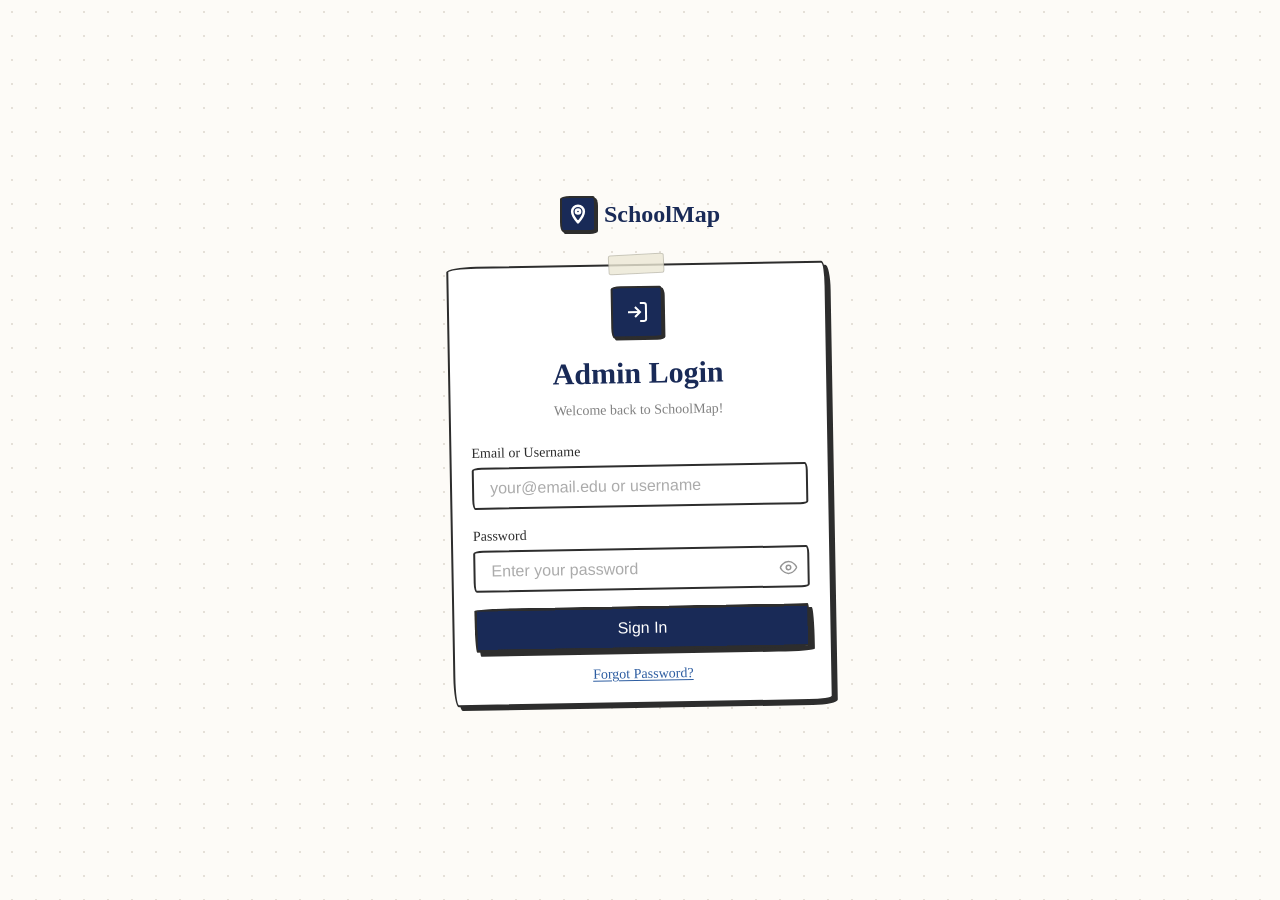
==== commit 992bdc9b: "I modified admin-dashboard, some js, and php connection, also the styles, it is now appearing to the" ====
--- a/SchoolMap-Management-System-05-2-26 - Back Up Copy of v1/html/admin-dashboard.html
+++ b/SchoolMap-Management-System-05-2-26 - Back Up Copy of v1/html/admin-dashboard.html
@@ -1,5 +1,23 @@
-<!DOCTYPE html>
+<!doctype html>
 <html lang="en">
+
+  <head>
+    <meta charset="UTF-8" />
+    <meta name="viewport" content="width=device-width, initial-scale=1.0" />
+    <title>SchoolMap — Admin Panel</title>
+    <link rel="preconnect" href="https://fonts.googleapis.com" />
+    <link rel="preconnect" href="https://fonts.gstatic.com" crossorigin />
+    <link
+      href="https://fonts.googleapis.com/css2?family=Kalam:wght@400;700&family=Patrick+Hand&display=swap"
+      rel="stylesheet"
+    />
+    <link rel="stylesheet" href="../assets/css/style.css" />
+  </head>
+  <body>
+    <div id="adminLoadingOverlay" class="admin-loading-overlay">
+      <div class="admin-loading-card verification-card">
+        <h2 id="admin-loading-text">Administrator confirmation</h2>
+
 <head>
   <meta charset="UTF-8" />
   <meta name="viewport" content="width=device-width, initial-scale=1.0" />
@@ -7,176 +25,432 @@
   <link rel="preconnect" href="https://fonts.googleapis.com">
   <link rel="preconnect" href="https://fonts.gstatic.com" crossorigin>
   <link href="https://fonts.googleapis.com/css2?family=Kalam:wght@400;700&family=Patrick+Hand&display=swap" rel="stylesheet">
-  <link rel="stylesheet" href="../assets/css/admin.css" />
-
-</head>
-<body>
-  <div id="adminLoadingOverlay" class="admin-loading-overlay">
-    <div class="admin-loading-card verification-card">
-      <h2 id="admin-loading-text">Administrator confirmation</h2>
-
-      <div class="verification-step" id="verificationStep1">
-        <p class="verification-instruction">Complete both checks to continue into the admin panel.</p>
-
-        <div class="verification-checkbox">
-          <input type="checkbox" id="confirmAdmin" />
-          <label for="confirmAdmin">I confirm I am the authorized SchoolMap administrator.</label>
+  <link rel="stylesheet" href="../assets/css/admin.css?v=20260510-1535" />
+
+
+        <div class="verification-step" id="verificationStep1">
+          <p class="verification-instruction">
+            Complete both checks to continue into the admin panel.
+          </p>
+
+          <div class="verification-checkbox">
+            <input type="checkbox" id="confirmAdmin" />
+            <label for="confirmAdmin"
+              >I confirm I am the authorized SchoolMap administrator.</label
+            >
+          </div>
+
+          <div class="verification-checkbox">
+            <input type="checkbox" id="confirmResponsibility" />
+            <label for="confirmResponsibility"
+              >I understand edits are permanent and will proceed
+              carefully.</label
+            >
+          </div>
+
+          <button
+            class="btn btn-primary verification-button"
+            id="verificationContinue"
+            disabled
+          >
+            Proceed to slide verification
+          </button>
         </div>
 
-        <div class="verification-checkbox">
-          <input type="checkbox" id="confirmResponsibility" />
-          <label for="confirmResponsibility">I understand edits are permanent and will proceed carefully.</label>
+        <div class="verification-step hidden" id="verificationStep2">
+          <p class="verification-instruction">
+            Drag the handle all the way to confirm your access.
+          </p>
+
+          <div class="verification-track" id="verificationTrack">
+            <div class="verification-text">Slide to confirm</div>
+            <div class="verification-handle" id="verificationHandle">↔</div>
+          </div>
+
+          <p class="verification-note">
+            This verification appears once before admin edit mode.
+          </p>
         </div>
-
-        <button class="btn btn-primary verification-button" id="verificationContinue" disabled>Proceed to slide verification</button>
       </div>
-
-      <div class="verification-step hidden" id="verificationStep2">
-        <p class="verification-instruction">Drag the handle all the way to confirm your access.</p>
-
-        <div class="verification-track" id="verificationTrack">
-          <div class="verification-text">Slide to confirm</div>
-          <div class="verification-handle" id="verificationHandle">↔</div>
+    </div>
+    <div class="admin-app hidden">
+      <!-- ========================================================= -->
+      <!-- ADMIN PANEL: Control panel sidebar / configuration editor -->
+      <!-- ========================================================= -->
+      <aside class="control-panel">
+        <header class="cp-head">
+          <div class="brand">
+            <div class="brand-logo">
+              <svg
+                width="18"
+                height="18"
+                viewBox="0 0 24 24"
+                fill="none"
+                stroke="currentColor"
+                stroke-width="2.5"
+                stroke-linecap="round"
+                stroke-linejoin="round"
+              >
+                <path d="M20 10c0 6-8 12-8 12s-8-6-8-12a8 8 0 0 1 16 0Z" />
+                <circle cx="12" cy="10" r="3" />
+              </svg>
+            </div>
+            <div>
+              <h1>SchoolMap</h1>
+              <p>Admin Console</p>
+            </div>
+          </div>
+          <button class="icon-btn" id="backBtn" title="Back">
+            <svg
+              width="14"
+              height="14"
+              viewBox="0 0 24 24"
+              fill="none"
+              stroke="currentColor"
+              stroke-width="2.5"
+              stroke-linecap="round"
+              stroke-linejoin="round"
+            >
+              <path d="m12 19-7-7 7-7" />
+              <path d="M19 12H5" />
+            </svg>
+          </button>
+        </header>
+
+        <nav class="section-tabs">
+          <button class="tab active" data-section="floors">
+            <svg
+              width="14"
+              height="14"
+              viewBox="0 0 24 24"
+              fill="none"
+              stroke="currentColor"
+              stroke-width="2.5"
+              stroke-linecap="round"
+              stroke-linejoin="round"
+            >
+              <path d="m12 2 9 5-9 5-9-5 9-5Z" />
+              <path d="m3 12 9 5 9-5" />
+              <path d="m3 17 9 5 9-5" />
+            </svg>
+            <span>Floors</span>
+          </button>
+          <button class="tab" data-section="pins">
+            <svg
+              width="14"
+              height="14"
+              viewBox="0 0 24 24"
+              fill="none"
+              stroke="currentColor"
+              stroke-width="2.5"
+              stroke-linecap="round"
+              stroke-linejoin="round"
+            >
+              <path d="M20 10c0 6-8 12-8 12s-8-6-8-12a8 8 0 0 1 16 0Z" />
+              <circle cx="12" cy="10" r="3" />
+            </svg>
+            <span>Pins</span>
+          </button>
+          <button class="tab" data-section="routes">
+            <svg
+              width="14"
+              height="14"
+              viewBox="0 0 24 24"
+              fill="none"
+              stroke="currentColor"
+              stroke-width="2.5"
+              stroke-linecap="round"
+              stroke-linejoin="round"
+            >
+              <path d="M4 4h16v16H4z" />
+              <path d="M7 12h10" />
+              <path d="M12 7v10" />
+              <path d="M7 7l5 5 5-5" />
+            </svg>
+            <span>Route</span>
+          </button>
+          <button class="tab" data-section="legends">
+            <svg
+              width="14"
+              height="14"
+              viewBox="0 0 24 24"
+              fill="none"
+              stroke="currentColor"
+              stroke-width="2.5"
+              stroke-linecap="round"
+              stroke-linejoin="round"
+            >
+              <circle cx="13.5" cy="6.5" r=".5" fill="currentColor" />
+              <circle cx="17.5" cy="10.5" r=".5" fill="currentColor" />
+              <circle cx="8.5" cy="7.5" r=".5" fill="currentColor" />
+              <circle cx="6.5" cy="12.5" r=".5" fill="currentColor" />
+              <path
+                d="M12 2C6.5 2 2 6.5 2 12s4.5 10 10 10c.926 0 1.648-.746 1.648-1.688 0-.437-.18-.835-.437-1.125-.29-.289-.438-.652-.438-1.125a1.64 1.64 0 0 1 1.668-1.668h1.996c3.051 0 5.555-2.503 5.555-5.554C21.965 6.012 17.461 2 12 2Z"
+              />
+            </svg>
+            <span>Legends</span>
+          </button>
+        </nav>
+
+        <div class="cp-body" id="cpBody">
+          <!-- Dynamic content rendered by admin-dashboard.js -->
         </div>
 
-        <p class="verification-note">This verification appears once before admin edit mode.</p>
+        <footer class="cp-foot">
+          <button class="btn btn-ghost" id="resetBtn">
+            <svg
+              width="13"
+              height="13"
+              viewBox="0 0 24 24"
+              fill="none"
+              stroke="currentColor"
+              stroke-width="2.5"
+              stroke-linecap="round"
+              stroke-linejoin="round"
+            >
+              <path d="M3 12a9 9 0 1 0 9-9 9.75 9.75 0 0 0-6.74 2.74L3 8" />
+              <path d="M3 3v5h5" />
+            </svg>
+            Reset
+          </button>
+          <button class="btn btn-primary" id="saveBtn">
+            <svg
+              width="13"
+              height="13"
+              viewBox="0 0 24 24"
+              fill="none"
+              stroke="currentColor"
+              stroke-width="2.5"
+              stroke-linecap="round"
+              stroke-linejoin="round"
+            >
+              <path
+                d="M19 21H5a2 2 0 0 1-2-2V5a2 2 0 0 1 2-2h11l5 5v11a2 2 0 0 1-2 2Z"
+              />
+              <path d="M17 21v-8H7v8" />
+              <path d="M7 3v5h8" />
+            </svg>
+            Save All
+          </button>
+        </footer>
+      </aside>
+
+      <!-- ========================================================= -->
+      <!-- ADMIN PANEL: Map canvas, overlay, pins, and route preview -->
+      <!-- ========================================================= -->
+      <main class="map-panel">
+        <div class="map-toolbar">
+          <div class="map-toolbar-left">
+            <span class="floor-tag" id="floorTag">—</span>
+            <span class="muted" id="floorName">No floor selected</span>
+            <div class="floor-switch" id="floorSwitch"></div>
+          </div>
+          <div class="map-toolbar-right">
+            <button class="icon-btn" id="gridBtn" title="Toggle grid">
+              <svg
+                width="14"
+                height="14"
+                viewBox="0 0 24 24"
+                fill="none"
+                stroke="currentColor"
+                stroke-width="2.5"
+                stroke-linecap="round"
+                stroke-linejoin="round"
+              >
+                <rect width="7" height="7" x="3" y="3" rx="1" />
+                <rect width="7" height="7" x="14" y="3" rx="1" />
+                <rect width="7" height="7" x="14" y="14" rx="1" />
+                <rect width="7" height="7" x="3" y="14" rx="1" />
+              </svg>
+            </button>
+            <button class="icon-btn" id="restoreMapBtn" title="Restore map">
+              <svg
+                width="14"
+                height="14"
+                viewBox="0 0 24 24"
+                fill="none"
+                stroke="currentColor"
+                stroke-width="2.5"
+                stroke-linecap="round"
+                stroke-linejoin="round"
+              >
+                <path d="M4 4v6h6" />
+                <path d="M20 20v-6h-6" />
+                <path d="M5.5 11.5a7.5 7.5 0 0 1 13.5 2.5" />
+              </svg>
+            </button>
+            <button
+              class="icon-btn"
+              id="legendBtn"
+              title="Toggle legend overlay"
+            >
+              <svg
+                width="14"
+                height="14"
+                viewBox="0 0 24 24"
+                fill="none"
+                stroke="currentColor"
+                stroke-width="2.5"
+                stroke-linecap="round"
+                stroke-linejoin="round"
+              >
+                <path d="M2 12s3-7 10-7 10 7 10 7-3 7-10 7-10-7-10-7Z" />
+                <circle cx="12" cy="12" r="3" />
+              </svg>
+            </button>
+            <div class="zoom-group">
+              <button class="icon-btn zoom-out" id="zoomOut">
+                <svg
+                  width="14"
+                  height="14"
+                  viewBox="0 0 24 24"
+                  fill="none"
+                  stroke="currentColor"
+                  stroke-width="2.5"
+                  stroke-linecap="round"
+                  stroke-linejoin="round"
+                >
+                  <circle cx="11" cy="11" r="8" />
+                  <path d="m21 21-4.3-4.3" />
+                  <path d="M8 11h6" />
+                </svg>
+              </button>
+              <span id="zoomLabel">100%</span>
+              <button class="icon-btn zoom-in" id="zoomIn">
+                <svg
+                  width="14"
+                  height="14"
+                  viewBox="0 0 24 24"
+                  fill="none"
+                  stroke="currentColor"
+                  stroke-width="2.5"
+                  stroke-linecap="round"
+                  stroke-linejoin="round"
+                >
+                  <circle cx="11" cy="11" r="8" />
+                  <path d="m21 21-4.3-4.3" />
+                  <path d="M11 8v6" />
+                  <path d="M8 11h6" />
+                </svg>
+              </button>
+            </div>
+          </div>
+        </div>
+
+        <div class="map-stage" id="mapStage">
+          <div class="map-canvas" id="mapCanvas">
+            <div class="grid-overlay" id="gridOverlay" hidden></div>
+            <svg class="route-editor-svg" id="routeEditorSvg"></svg>
+            <div class="route-points-layer" id="routePointsLayer"></div>
+            <img class="floor-image" id="floorImage" alt="" hidden />
+            <div class="empty-state" id="emptyState">
+              <svg
+                width="42"
+                height="42"
+                viewBox="0 0 24 24"
+                fill="none"
+                stroke="currentColor"
+                stroke-width="2"
+                stroke-linecap="round"
+                stroke-linejoin="round"
+                opacity=".4"
+              >
+                <path d="M20 10c0 6-8 12-8 12s-8-6-8-12a8 8 0 0 1 16 0Z" />
+                <circle cx="12" cy="10" r="3" />
+              </svg>
+              <p id="emptyStateText"></p>
+            </div>
+            <div class="pins-layer" id="pinsLayer"></div>
+          </div>
+          <div class="legend-overlay" id="legendOverlay" hidden></div>
+          <div class="pin-tooltip" id="pinTooltip"></div>
+        </div>
+
+        <div class="map-footer">
+          <span class="muted">
+            <svg
+              width="12"
+              height="12"
+              viewBox="0 0 24 24"
+              fill="none"
+              stroke="currentColor"
+              stroke-width="2.5"
+              stroke-linecap="round"
+              stroke-linejoin="round"
+            >
+              <path d="M5 9l-3 3 3 3" />
+              <path d="m9 5 3-3 3 3" />
+              <path d="M15 19l-3 3-3-3" />
+              <path d="m19 9 3 3-3 3" />
+              <path d="M2 12h20" />
+              <path d="M12 2v20" />
+            </svg>
+            Drag pins to reposition · Click empty area to add a pin · Scroll to
+            zoom
+          </span>
+        </div>
+      </main>
+
+      <div class="toast" id="toast"></div>
+    </div>
+
+    <!-- ========================================================= -->
+    <!-- ADMIN PANEL: Floor image preview modal for uploaded map assets -->
+    <!-- ========================================================= -->
+    <div class="floor-image-preview-panel" id="floorImagePreviewPanel" hidden>
+      <div class="preview-header">
+        <div class="preview-title">Floor image preview</div>
+        <button class="btn btn-ghost small" data-action="preview-close">
+          Close
+        </button>
+      </div>
+      <img id="floorImagePreview" alt="Floor preview" />
+      <div class="preview-actions">
+        <button class="btn btn-primary" data-action="preview-change-image">
+          Change image
+        </button>
+      </div>
+      <div class="preview-note">
+        Recommended size: 1080 × 1920 for higher quality. Crop the image before
+        upload for the best map fit.
+      </div>
+    </div>
+
+
+    <script>
+      function getCachedCurrentUser() {
+        try {
+          return JSON.parse(
+            localStorage.getItem("schoolmap_current_user") || "null",
+          );
+        } catch (err) {
+          return null;
+        }
+      }
+      </script>
+  <div class="admin-back-confirm" id="adminBackConfirm" hidden>
+    <div class="admin-back-card">
+      <h2>Return to map?</h2>
+      <p>Are you sure you want to go back to the map?</p>
+      <div class="admin-back-actions">
+        <button class="btn btn-ghost" id="adminBackCancel" type="button">Cancel</button>
+        <button class="btn btn-secondary" id="adminBackSave" type="button" hidden>Save all</button>
+        <button class="btn btn-primary" id="adminBackProceed" type="button">Back to map</button>
       </div>
     </div>
   </div>
-  <div class="admin-app hidden">
-    <!-- ========================================================= -->
-    <!-- ADMIN PANEL: Control panel sidebar / configuration editor -->
-    <!-- ========================================================= -->
-    <aside class="control-panel">
-      <header class="cp-head">
-        <div class="brand">
-          <div class="brand-logo">
-            <svg width="18" height="18" viewBox="0 0 24 24" fill="none" stroke="currentColor" stroke-width="2.5" stroke-linecap="round" stroke-linejoin="round"><path d="M20 10c0 6-8 12-8 12s-8-6-8-12a8 8 0 0 1 16 0Z"/><circle cx="12" cy="10" r="3"/></svg>
-          </div>
-          <div>
-            <h1>SchoolMap</h1>
-            <p>Admin Console</p>
-          </div>
-        </div>
-        <button class="icon-btn" id="backBtn" title="Back">
-          <svg width="14" height="14" viewBox="0 0 24 24" fill="none" stroke="currentColor" stroke-width="2.5" stroke-linecap="round" stroke-linejoin="round"><path d="m12 19-7-7 7-7"/><path d="M19 12H5"/></svg>
-        </button>
-      </header>
-
-      <nav class="section-tabs">
-        <button class="tab active" data-section="floors">
-          <svg width="14" height="14" viewBox="0 0 24 24" fill="none" stroke="currentColor" stroke-width="2.5" stroke-linecap="round" stroke-linejoin="round"><path d="m12 2 9 5-9 5-9-5 9-5Z"/><path d="m3 12 9 5 9-5"/><path d="m3 17 9 5 9-5"/></svg>
-          <span>Floors</span>
-        </button>
-        <button class="tab" data-section="pins">
-          <svg width="14" height="14" viewBox="0 0 24 24" fill="none" stroke="currentColor" stroke-width="2.5" stroke-linecap="round" stroke-linejoin="round"><path d="M20 10c0 6-8 12-8 12s-8-6-8-12a8 8 0 0 1 16 0Z"/><circle cx="12" cy="10" r="3"/></svg>
-          <span>Pins</span>
-        </button>
-        <button class="tab" data-section="routes">
-          <svg width="14" height="14" viewBox="0 0 24 24" fill="none" stroke="currentColor" stroke-width="2.5" stroke-linecap="round" stroke-linejoin="round"><path d="M4 4h16v16H4z"/><path d="M7 12h10"/><path d="M12 7v10"/><path d="M7 7l5 5 5-5"/></svg>
-          <span>Route</span>
-        </button>
-        <button class="tab" data-section="legends">
-          <svg width="14" height="14" viewBox="0 0 24 24" fill="none" stroke="currentColor" stroke-width="2.5" stroke-linecap="round" stroke-linejoin="round"><circle cx="13.5" cy="6.5" r=".5" fill="currentColor"/><circle cx="17.5" cy="10.5" r=".5" fill="currentColor"/><circle cx="8.5" cy="7.5" r=".5" fill="currentColor"/><circle cx="6.5" cy="12.5" r=".5" fill="currentColor"/><path d="M12 2C6.5 2 2 6.5 2 12s4.5 10 10 10c.926 0 1.648-.746 1.648-1.688 0-.437-.18-.835-.437-1.125-.29-.289-.438-.652-.438-1.125a1.64 1.64 0 0 1 1.668-1.668h1.996c3.051 0 5.555-2.503 5.555-5.554C21.965 6.012 17.461 2 12 2Z"/></svg>
-          <span>Legends</span>
-        </button>
-      </nav>
-
-      <div class="cp-body" id="cpBody">
-        <!-- Dynamic content rendered by admin-panel.js -->
-      </div>
-
-      <footer class="cp-foot">
-        <button class="btn btn-ghost" id="resetBtn">
-          <svg width="13" height="13" viewBox="0 0 24 24" fill="none" stroke="currentColor" stroke-width="2.5" stroke-linecap="round" stroke-linejoin="round"><path d="M3 12a9 9 0 1 0 9-9 9.75 9.75 0 0 0-6.74 2.74L3 8"/><path d="M3 3v5h5"/></svg>
-          Reset
-        </button>
-        <button class="btn btn-primary" id="saveBtn">
-          <svg width="13" height="13" viewBox="0 0 24 24" fill="none" stroke="currentColor" stroke-width="2.5" stroke-linecap="round" stroke-linejoin="round"><path d="M19 21H5a2 2 0 0 1-2-2V5a2 2 0 0 1 2-2h11l5 5v11a2 2 0 0 1-2 2Z"/><path d="M17 21v-8H7v8"/><path d="M7 3v5h8"/></svg>
-          Save All
-        </button>
-      </footer>
-    </aside>
-
-    <!-- ========================================================= -->
-    <!-- ADMIN PANEL: Map canvas, overlay, pins, and route preview -->
-    <!-- ========================================================= -->
-    <main class="map-panel">
-      <div class="map-toolbar">
-        <div class="map-toolbar-left">
-          <span class="floor-tag" id="floorTag">—</span>
-          <span class="muted" id="floorName">No floor selected</span>
-          <div class="floor-switch" id="floorSwitch"></div>
-        </div>
-        <div class="map-toolbar-right">
-          <button class="icon-btn" id="gridBtn" title="Toggle grid">
-            <svg width="14" height="14" viewBox="0 0 24 24" fill="none" stroke="currentColor" stroke-width="2.5" stroke-linecap="round" stroke-linejoin="round"><rect width="7" height="7" x="3" y="3" rx="1"/><rect width="7" height="7" x="14" y="3" rx="1"/><rect width="7" height="7" x="14" y="14" rx="1"/><rect width="7" height="7" x="3" y="14" rx="1"/></svg>
-          </button>
-          <button class="icon-btn" id="restoreMapBtn" title="Restore map">
-            <svg width="14" height="14" viewBox="0 0 24 24" fill="none" stroke="currentColor" stroke-width="2.5" stroke-linecap="round" stroke-linejoin="round"><path d="M4 4v6h6"/><path d="M20 20v-6h-6"/><path d="M5.5 11.5a7.5 7.5 0 0 1 13.5 2.5"/></svg>
-          </button>
-          <button class="icon-btn" id="legendBtn" title="Toggle legend overlay">
-            <svg width="14" height="14" viewBox="0 0 24 24" fill="none" stroke="currentColor" stroke-width="2.5" stroke-linecap="round" stroke-linejoin="round"><path d="M2 12s3-7 10-7 10 7 10 7-3 7-10 7-10-7-10-7Z"/><circle cx="12" cy="12" r="3"/></svg>
-          </button>
-          <div class="zoom-group">
-            <button class="icon-btn zoom-out" id="zoomOut">
-              <svg width="14" height="14" viewBox="0 0 24 24" fill="none" stroke="currentColor" stroke-width="2.5" stroke-linecap="round" stroke-linejoin="round"><circle cx="11" cy="11" r="8"/><path d="m21 21-4.3-4.3"/><path d="M8 11h6"/></svg>
-            </button>
-            <span id="zoomLabel">100%</span>
-            <button class="icon-btn zoom-in" id="zoomIn">
-              <svg width="14" height="14" viewBox="0 0 24 24" fill="none" stroke="currentColor" stroke-width="2.5" stroke-linecap="round" stroke-linejoin="round"><circle cx="11" cy="11" r="8"/><path d="m21 21-4.3-4.3"/><path d="M11 8v6"/><path d="M8 11h6"/></svg>
-            </button>
-          </div>
-        </div>
-      </div>
-
-      <div class="map-stage" id="mapStage">
-        <div class="map-canvas" id="mapCanvas">
-          <div class="grid-overlay" id="gridOverlay" hidden></div>
-          <svg class="route-editor-svg" id="routeEditorSvg"></svg>
-          <div class="route-points-layer" id="routePointsLayer"></div>
-          <div class="route-walker-layer" id="routeWalkerLayer"></div>
-          <img class="floor-image" id="floorImage" alt="" hidden />
-          <div class="empty-state" id="emptyState">
-            <svg width="42" height="42" viewBox="0 0 24 24" fill="none" stroke="currentColor" stroke-width="2" stroke-linecap="round" stroke-linejoin="round" opacity=".4"><path d="M20 10c0 6-8 12-8 12s-8-6-8-12a8 8 0 0 1 16 0Z"/><circle cx="12" cy="10" r="3"/></svg>
-            <p id="emptyStateText"></p>
-          </div>
-          <div class="pins-layer" id="pinsLayer"></div>
-        </div>
-        <div class="legend-overlay" id="legendOverlay" hidden></div>
-        <div class="pin-tooltip" id="pinTooltip"></div>
-      </div>
-
-      <div class="map-footer">
-        <span class="muted">
-          <svg width="12" height="12" viewBox="0 0 24 24" fill="none" stroke="currentColor" stroke-width="2.5" stroke-linecap="round" stroke-linejoin="round"><path d="M5 9l-3 3 3 3"/><path d="m9 5 3-3 3 3"/><path d="M15 19l-3 3-3-3"/><path d="m19 9 3 3-3 3"/><path d="M2 12h20"/><path d="M12 2v20"/></svg>
-          Drag pins to reposition · Click empty area to add a pin · Scroll to zoom
-        </span>
-      </div>
-    </main>
-
-    <div class="toast" id="toast"></div>
-  </div>
-
-  <!-- ========================================================= -->
-  <!-- ADMIN PANEL: Floor image preview modal for uploaded map assets -->
-  <!-- ========================================================= -->
-  <div class="floor-image-preview-panel" id="floorImagePreviewPanel" hidden>
-    <div class="preview-header">
-      <div class="preview-title">Floor image preview</div>
-      <button class="btn btn-ghost small" data-action="preview-close">Close</button>
-    </div>
-    <img id="floorImagePreview" alt="Floor preview" />
-    <div class="preview-actions">
-      <button class="btn btn-primary" data-action="preview-change-image">Change image</button>
-    </div>
-    <div class="preview-note">Recommended size: 1080 × 1920 for higher quality. Crop the image before upload for the best map fit.</div>
-  </div>
 
   <script>
-    function getCachedCurrentUser() {
+    async function getCachedCurrentUser() {
       try {
-        return JSON.parse(localStorage.getItem('schoolmap_current_user') || 'null');
+        var fallbackApi = 'http://localhost/SCHOOL%20MAPS/REPO/School-Map-Management-System/SchoolMap-Management-System-05-2-26%20-%20Back%20Up%20Copy%20of%20v1/backend/api.php?action=me';
+        var url = window.location.protocol === 'file:' ? fallbackApi : '../backend/api.php?action=me';
+        var response = await fetch(url, {
+          credentials: 'same-origin',
+          cache: 'no-store'
+        });
+        var payload = await response.json();
+        return payload.user || null;
       } catch (err) {
         return null;
       }
@@ -197,105 +471,163 @@
       if (overlay) { overlay.style.display = 'flex'; }
     }
 
-    function verifyAdminPanelAccess() {
+    async function verifyAdminPanelAccess() {
       showAdminLoadingOverlay();
       updateAdminLoadingText('Verify admin access');
 
-      if (typeof requireAdminPage === 'function') {
-        if (!requireAdminPage()) {
-          return false;
-        }
-      } else {
-        var user = getCachedCurrentUser();
-        if (!user || user.role !== 'admin') {
-          alert('Admin access only. Please sign in with the administrator account.');
-          window.location.href = 'login.html';
-          return false;
-        }
-      }
-
-      initializeAdminVerification();
-      return true;
+      var user = await getCachedCurrentUser();
+      if (!user || (user.role !== 'admin' && user.role !== 'super_admin')) {
+        alert('Admin access only. Please sign in with the administrator account.');
+        window.location.href = 'login.html';
+        return false;
+
+      }
+      window.SchoolMapCurrentUser = user;
+
+      function updateAdminLoadingText(message) {
+        var el = document.getElementById("admin-loading-text");
+        if (el) {
+          el.textContent = message;
+        }
+      }
+
+      function hideAdminLoadingOverlay() {
+        var overlay = document.getElementById("adminLoadingOverlay");
+        if (overlay) {
+          overlay.style.display = "none";
+        }
+      }
+
+      function showAdminLoadingOverlay() {
+        var overlay = document.getElementById("adminLoadingOverlay");
+        if (overlay) {
+          overlay.style.display = "flex";
+        }
+      }
+
+      function verifyAdminPanelAccess() {
+        showAdminLoadingOverlay();
+        updateAdminLoadingText("Verify admin access");
+
+        if (typeof requireAdminPage === "function") {
+          if (!requireAdminPage()) {
+            return false;
+          }
+        } else {
+          var user = getCachedCurrentUser();
+          if (!user || user.role !== "admin") {
+            alert(
+              "Admin access only. Please sign in with the administrator account.",
+            );
+            window.location.href = "login.html";
+            return false;
+          }
+        }
+
+        initializeAdminVerification();
+        return true;
+      }
+
+      function initializeAdminVerification() {
+        var overlay = document.getElementById("adminLoadingOverlay");
+        var step1 = document.getElementById("verificationStep1");
+        var step2 = document.getElementById("verificationStep2");
+        var proceedBtn = document.getElementById("verificationContinue");
+        var confirmAdmin = document.getElementById("confirmAdmin");
+        var confirmResponsibility = document.getElementById(
+          "confirmResponsibility",
+        );
+        if (
+          !overlay ||
+          !step1 ||
+          !step2 ||
+          !proceedBtn ||
+          !confirmAdmin ||
+          !confirmResponsibility
+        ) {
+          return;
+        }
+
+        function updateProceedState() {
+          proceedBtn.disabled = !(
+            confirmAdmin.checked && confirmResponsibility.checked
+          );
+        }
+
+        confirmAdmin.addEventListener("change", updateProceedState);
+        confirmResponsibility.addEventListener("change", updateProceedState);
+
+        proceedBtn.addEventListener("click", function () {
+          step1.classList.add("hidden");
+          step2.classList.remove("hidden");
+          updateAdminLoadingText("Slide verification");
+          setupSlideVerification();
+        });
+
+        function setupSlideVerification() {
+          var handle = document.getElementById("verificationHandle");
+          var track = document.getElementById("verificationTrack");
+          var text = document.querySelector(".verification-text");
+          if (!handle || !track || !text) {
+            return;
+          }
+
+          var dragging = false;
+          var startX = 0;
+          var maxX = track.clientWidth - handle.clientWidth;
+
+          function finishVerification() {
+            text.textContent = "Verified — loading admin console...";
+            handle.style.transform = "translateX(" + maxX + "px)";
+            setTimeout(function () {
+              hideAdminLoadingOverlay();
+              var app = document.querySelector(".admin-app");
+              if (app) {
+                app.classList.remove("hidden");
+              }
+            }, 400);
+          }
+
+          function resetHandle() {
+            handle.style.transform = "translateX(0px)";
+            text.textContent = "Slide to confirm";
+          }
+
+          handle.addEventListener("pointerdown", function (event) {
+            dragging = true;
+            startX = event.clientX;
+            handle.setPointerCapture(event.pointerId);
+          });
+
+          document.addEventListener("pointermove", function (event) {
+            if (!dragging) {
+              return;
+            }
+            var delta = event.clientX - startX;
+            var x = Math.max(0, Math.min(maxX, delta));
+            handle.style.transform = "translateX(" + x + "px)";
+            if (x >= maxX) {
+              dragging = false;
+              finishVerification();
+            }
+          });
+
+          document.addEventListener("pointerup", function () {
+            if (!dragging) {
+              return;
+            }
+            dragging = false;
+            resetHandle();
+          });
+        }
+      }
     }
 
-    function initializeAdminVerification() {
-      var overlay = document.getElementById('adminLoadingOverlay');
-      var step1 = document.getElementById('verificationStep1');
-      var step2 = document.getElementById('verificationStep2');
-      var proceedBtn = document.getElementById('verificationContinue');
-      var confirmAdmin = document.getElementById('confirmAdmin');
-      var confirmResponsibility = document.getElementById('confirmResponsibility');
-      if (!overlay || !step1 || !step2 || !proceedBtn || !confirmAdmin || !confirmResponsibility) { return; }
-
-      function updateProceedState() {
-        proceedBtn.disabled = !(confirmAdmin.checked && confirmResponsibility.checked);
-      }
-
-      confirmAdmin.addEventListener('change', updateProceedState);
-      confirmResponsibility.addEventListener('change', updateProceedState);
-
-      proceedBtn.addEventListener('click', function() {
-        step1.classList.add('hidden');
-        step2.classList.remove('hidden');
-        updateAdminLoadingText('Slide verification');
-        setupSlideVerification();
+      window.addEventListener("DOMContentLoaded", function () {
+        verifyAdminPanelAccess();
       });
-
-      function setupSlideVerification() {
-        var handle = document.getElementById('verificationHandle');
-        var track = document.getElementById('verificationTrack');
-        var text = document.querySelector('.verification-text');
-        if (!handle || !track || !text) { return; }
-
-        var dragging = false;
-        var startX = 0;
-        var maxX = track.clientWidth - handle.clientWidth;
-
-        function finishVerification() {
-          text.textContent = 'Verified — loading admin console...';
-          handle.style.transform = 'translateX(' + maxX + 'px)';
-          setTimeout(function() {
-            hideAdminLoadingOverlay();
-            var app = document.querySelector('.admin-app');
-            if (app) { app.classList.remove('hidden'); }
-          }, 400);
-        }
-
-        function resetHandle() {
-          handle.style.transform = 'translateX(0px)';
-          text.textContent = 'Slide to confirm';
-        }
-
-        handle.addEventListener('pointerdown', function(event) {
-          dragging = true;
-          startX = event.clientX;
-          handle.setPointerCapture(event.pointerId);
-        });
-
-        document.addEventListener('pointermove', function(event) {
-          if (!dragging) { return; }
-          var delta = event.clientX - startX;
-          var x = Math.max(0, Math.min(maxX, delta));
-          handle.style.transform = 'translateX(' + x + 'px)';
-          if (x >= maxX) {
-            dragging = false;
-            finishVerification();
-          }
-        });
-
-        document.addEventListener('pointerup', function() {
-          if (!dragging) { return; }
-          dragging = false;
-          resetHandle();
-        });
-      }
-    }
-
-    window.addEventListener('DOMContentLoaded', function() {
-      verifyAdminPanelAccess();
-    });
     </script>
-    <script src="../assets/js/core.js"></script>
-    <script src="../assets/js/admin-dashboard.js"></script>
+    <script src="../assets/js/core.js?v=20260510-1430"></script>
+    <script src="../assets/js/admin-dashboard.js?v=20260510-1430"></script>
   </body>
-</html>
+</html>
--- a/SchoolMap-Management-System-05-2-26 - Back Up Copy of v1/assets/css/style.css
+++ b/SchoolMap-Management-System-05-2-26 - Back Up Copy of v1/assets/css/style.css
@@ -0,0 +1,7275 @@
+/* =========================================================
+   SCHOOLMAP — style.css
+   Complete stylesheet for the SchoolMap application
+   ========================================================= */
+
+/* ---------- Google Fonts are loaded in HTML ---------- */
+
+/* ===== CSS RESET & BASE GLOBAL ===== */
+
+/* ---------- CSS Reset & Base ---------- */
+*,
+*::before,
+*::after {
+  box-sizing: border-box;
+  margin: 0;
+  padding: 0;
+}
+
+html,
+body {
+  height: 100%;
+  font-family: "Patrick Hand", sans-serif;
+  background-color: #fdfbf7;
+  color: #2d2d2d;
+  -webkit-font-smoothing: antialiased;
+  background-image: radial-gradient(#e5e0d8 1px, transparent 1px);
+  background-size: 24px 24px;
+}
+
+button {
+  font-family: inherit;
+  cursor: pointer;
+  background: none;
+  border: none;
+}
+
+input,
+select,
+textarea {
+  font-family: inherit;
+}
+
+a {
+  color: inherit;
+  text-decoration: none;
+}
+
+/* ===== LAYOUT UTILITIES GLOBAL ===== */
+
+/* ---------- Page System ---------- */
+.page {
+  min-height: 100vh;
+  width: 100%;
+}
+
+/* ---------- Container ---------- */
+.container {
+  max-width: 1024px;
+  margin: 0 auto;
+  padding: 0 16px;
+}
+
+/* ===== WOBBLY DESIGN LANGUAGE GLOBAL ===== */
+
+/* ---------- WOBBLY DESIGN LANGUAGE ---------- */
+.wobbly {
+  border-radius: 255px 15px 225px 15px / 15px 225px 15px 255px;
+}
+
+.wobbly-md {
+  border-radius: 30px 5px 25px 5px / 5px 25px 5px 30px;
+}
+
+.wobbly-sm {
+  border-radius: 10px 3px 8px 3px / 3px 8px 3px 10px;
+}
+
+.wobbly-lg {
+  border-radius: 60px 10px 55px 10px / 10px 55px 10px 60px;
+}
+
+/* ===== HARD SHADOWS GLOBAL ===== */
+
+/* ---------- Hard Shadows ---------- */
+.hard-shadow {
+  box-shadow: 4px 4px 0px 0px #2d2d2d;
+}
+
+.hard-shadow-sm {
+  box-shadow: 2px 2px 0px 0px #2d2d2d;
+}
+
+.hard-shadow-lg {
+  box-shadow: 6px 6px 0px 0px #2d2d2d;
+}
+
+/* ===== WOBBLY CARDS GLOBAL ===== */
+
+/* ---------- Wobbly Cards ---------- */
+.wobbly-card {
+  position: relative;
+  border: 2.5px solid #2d2d2d;
+  border-radius: 30px 5px 25px 5px / 5px 25px 5px 30px;
+  padding: 20px;
+  box-shadow: 4px 4px 0px 0px #2d2d2d;
+}
+
+.wobbly-card-white {
+  background: #ffffff;
+}
+.wobbly-card-yellow {
+  background: #fff9c4;
+}
+.wobbly-card-beige {
+  background: #f8e9d8;
+}
+.wobbly-card-navy {
+  background: #192a57;
+  color: #fff;
+}
+
+.rotate-n2 {
+  transform: rotate(-2deg);
+}
+.rotate-n1 {
+  transform: rotate(-1deg);
+}
+.rotate-0 {
+  transform: rotate(0deg);
+}
+.rotate-1 {
+  transform: rotate(1deg);
+}
+.rotate-2 {
+  transform: rotate(2deg);
+}
+
+/* Tape decoration */
+.tape-decoration::before {
+  content: "";
+  position: absolute;
+  top: -12px;
+  left: 50%;
+  transform: translateX(-50%) rotate(-2deg);
+  width: 56px;
+  height: 20px;
+  background: rgba(235, 232, 213, 0.8);
+  border: 1px solid rgba(45, 45, 45, 0.2);
+  border-radius: 2px 4px 2px 4px / 3px 2px 4px 2px;
+  z-index: 10;
+}
+
+/* Tack decoration */
+.tack-decoration::before {
+  content: "";
+  position: absolute;
+  top: -10px;
+  left: 50%;
+  transform: translateX(-50%);
+  width: 20px;
+  height: 20px;
+  background: #c24322;
+  border: 2px solid #2d2d2d;
+  border-radius: 50%;
+  z-index: 10;
+  box-shadow: 2px 2px 0px 0px #2d2d2d;
+}
+
+/* ===== WOBBLY BUTTONS GLOBAL ===== */
+
+/* ---------- Wobbly Buttons ---------- */
+.wobbly-btn {
+  display: inline-flex;
+  align-items: center;
+  justify-content: center;
+  gap: 8px;
+  font-family: "Patrick Hand", sans-serif;
+  font-weight: 500;
+  font-size: 16px;
+  border: 3px solid #2d2d2d;
+  border-radius: 255px 15px 225px 15px / 15px 225px 15px 255px;
+  padding: 10px 24px;
+  height: 44px;
+  cursor: pointer;
+  box-shadow: 4px 4px 0px 0px #2d2d2d;
+  transition: all 0.1s ease;
+  user-select: none;
+  white-space: nowrap;
+}
+
+.wobbly-btn:hover {
+  transform: translate(2px, 2px);
+  box-shadow: 2px 2px 0px 0px #2d2d2d;
+}
+
+.wobbly-btn:active {
+  transform: translate(4px, 4px);
+  box-shadow: none;
+}
+
+.wobbly-btn:disabled {
+  opacity: 0.5;
+  cursor: not-allowed;
+  transform: none;
+  box-shadow: 4px 4px 0px 0px #2d2d2d;
+}
+
+.wobbly-btn-primary {
+  background: #192a57;
+  color: #ffffff;
+}
+.wobbly-btn-primary:hover {
+  background: #2d4080;
+}
+
+.wobbly-btn-secondary {
+  background: #ebe8d5;
+  color: #2d2d2d;
+}
+.wobbly-btn-secondary:hover {
+  background: #2d5da1;
+  color: #ffffff;
+}
+
+.wobbly-btn-danger {
+  background: #c24322;
+  color: #ffffff;
+}
+.wobbly-btn-danger:hover {
+  background: #a8371a;
+}
+
+.wobbly-btn-sm {
+  font-size: 14px;
+  padding: 6px 16px;
+  height: 36px;
+  gap: 6px;
+}
+
+.wobbly-btn-lg {
+  font-size: 25px;
+  padding: 12px 32px;
+  height: 70px;
+  width: 300px;
+  gap: 10px;
+}
+
+.w-full {
+  width: 100%;
+}
+
+/* ===== WOBBLY INPUT GLOBAL ===== */
+
+/* ---------- Wobbly Input ---------- */
+.wobbly-input {
+  width: 100%;
+  padding: 10px 16px;
+  font-family: "Patrick Hand", sans-serif;
+  font-size: 16px;
+  color: #2d2d2d;
+  background: #ffffff;
+  border: 2.5px solid #2d2d2d;
+  border-radius: 10px 3px 8px 3px / 3px 8px 3px 10px;
+  outline: none;
+  transition: all 0.15s ease;
+}
+
+.wobbly-input:focus {
+  border-color: #192a57;
+  box-shadow: 0 0 0 3px rgba(25, 42, 87, 0.15);
+}
+
+.wobbly-input::placeholder {
+  color: rgba(45, 45, 45, 0.4);
+}
+
+.wobbly-input.error {
+  border-color: #ff4d4d;
+}
+
+.wobbly-input.error:focus {
+  box-shadow: 0 0 0 3px rgba(255, 77, 77, 0.2);
+}
+
+/* ===== TEXT LINK GLOBAL ===== */
+
+/* ---------- Text Link ---------- */
+.text-link {
+  background: none;
+  border: none;
+  color: #2d5da1;
+  font-family: inherit;
+  font-size: 14px;
+  cursor: pointer;
+  text-decoration: underline;
+  text-underline-offset: 2px;
+  transition: color 0.15s;
+}
+
+.text-link:hover {
+  color: #c24322;
+}
+
+/* ===== ANIMATIONS GLOBAL ===== */
+
+/* ---------- Animations ---------- */
+@keyframes pin-bounce {
+  0%,
+  100% {
+    transform: translateY(0) scale(1);
+  }
+  50% {
+    transform: translateY(-6px) scale(1.1);
+  }
+}
+
+@keyframes wiggle {
+  0%,
+  100% {
+    transform: rotate(-2deg);
+  }
+  50% {
+    transform: rotate(2deg);
+  }
+}
+
+@keyframes float {
+  0%,
+  100% {
+    transform: translateY(0px) rotate(-1deg);
+  }
+  50% {
+    transform: translateY(-10px) rotate(1deg);
+  }
+}
+
+@keyframes route-dash {
+  to {
+    stroke-dashoffset: -12;
+  }
+}
+
+@keyframes pulse-ring {
+  0% {
+    transform: scale(1);
+    opacity: 1;
+  }
+  100% {
+    transform: scale(2.5);
+    opacity: 0;
+  }
+}
+
+@keyframes fade-in-up {
+  from {
+    opacity: 0;
+    transform: translateY(10px);
+  }
+  to {
+    opacity: 1;
+    transform: translateY(0);
+  }
+}
+
+.pin-bounce {
+  animation: pin-bounce 2s ease-in-out infinite;
+}
+.float-animation {
+  animation: float 3s ease-in-out infinite;
+}
+.wiggle {
+  animation: wiggle 3s ease-in-out infinite;
+}
+
+.route-path {
+  stroke-dasharray: 8 4;
+  animation: route-dash 1s linear infinite;
+}
+
+/* ===== HEADER & NAVIGATION index.html ===== */
+
+/* ---------- LANDING PAGE ---------- */
+.landing-header {
+  position: sticky;
+  top: 0;
+  z-index: 100;
+  background: #fdfbf7;
+  border-bottom: 2.5px solid #2d2d2d;
+  box-shadow: 0 2px 0px #2d2d2d;
+}
+
+.landing-header-inner {
+  display: flex;
+  align-items: center;
+  justify-content: space-between;
+  padding-top: 12px;
+  padding-bottom: 12px;
+}
+
+.logo-btn {
+  display: flex;
+  align-items: center;
+  gap: 8px;
+  border: none;
+  background: none;
+  cursor: pointer;
+  transition: transform 0.2s;
+}
+
+.logo-btn:hover {
+  transform: rotate(-3deg);
+}
+
+.logo-icon {
+  background: #192a57;
+  border: 2.5px solid #2d2d2d;
+  padding: 6px;
+  border-radius: 10px 3px 8px 3px / 3px 8px 3px 10px;
+  box-shadow: 2px 2px 0px 0px #2d2d2d;
+  display: flex;
+  align-items: center;
+  justify-content: center;
+  transition: transform 0.2s;
+}
+
+.logo-text {
+  font-family: "Kalam", cursive;
+  font-size: 24px;
+  font-weight: 700;
+  color: #192a57;
+}
+
+.map-logo-text {
+  font-size: 18px;
+  display: none;
+}
+
+#page-map .logo-btn {
+  gap: 10px;
+}
+
+#page-map .logo-icon {
+  padding: 8px;
+}
+
+#page-map .logo-icon svg {
+  width: 20px;
+  height: 20px;
+}
+
+#page-map .map-logo-text {
+  font-size: 29px;
+}
+
+@media (min-width: 640px) {
+  .map-logo-text {
+    display: block;
+  }
+}
+
+.desktop-nav {
+  display: none;
+  align-items: center;
+  gap: 24px;
+}
+
+@media (min-width: 768px) {
+  .desktop-nav {
+    display: flex;
+  }
+}
+
+.nav-btn {
+  display: flex;
+  align-items: center;
+  gap: 6px;
+  font-family: "Patrick Hand", sans-serif;
+  font-size: 16px;
+  color: #2d2d2d;
+  border: none;
+  background: none;
+  cursor: pointer;
+  transition: color 0.15s;
+}
+
+.nav-btn:hover,
+.nav-btn.active {
+  color: #192a57;
+  font-weight: 700;
+}
+
+.mobile-menu-btn {
+  display: flex;
+  align-items: center;
+  justify-content: center;
+  padding: 8px;
+  border: 2px solid #2d2d2d;
+  border-radius: 10px 3px 8px 3px / 3px 8px 3px 10px;
+  background: white;
+}
+
+@media (min-width: 768px) {
+  .mobile-menu-btn {
+    display: none;
+  }
+}
+
+.mobile-nav {
+  background: #f8e9d8;
+  border-top: 2px solid #2d2d2d;
+  padding: 12px 16px;
+  display: flex;
+  flex-direction: column;
+  gap: 12px;
+}
+
+.mobile-nav button {
+  display: flex;
+  align-items: center;
+  gap: 8px;
+  font-family: "Patrick Hand", sans-serif;
+  font-size: 16px;
+  text-align: left;
+  border: none;
+  background: none;
+  cursor: pointer;
+}
+
+/* ===== MAIN CONTENT AREA index.html ===== */
+
+/* Landing Main */
+.landing-main {
+  padding-top: 32px;
+  padding-bottom: 32px;
+}
+
+.landing-section {
+  display: flex;
+  flex-direction: column;
+  align-items: center;
+  gap: 32px;
+}
+
+/* ===== 3D MAP HERO index.html ===== */
+
+/* 3D Map Hero */
+.hero-wrapper {
+  position: relative;
+  width: 100%;
+  max-width: 1000px;
+  min-height: 340px;
+  display: flex;
+  align-items: center;
+  justify-content: center;
+  perspective: 900px;
+}
+
+.hero-shadow {
+  position: absolute;
+  bottom: 0;
+  left: 10%;
+  right: 10%;
+  height: 40px;
+  background: radial-gradient(
+    ellipse at center,
+    rgba(25, 42, 87, 0.35) 0%,
+    transparent 75%
+  );
+  filter: blur(8px);
+}
+
+.hero-map-card {
+  position: relative;
+  width: 100%;
+  max-width: 760px;
+  border: 3px solid #2d2d2d;
+  border-radius: 8px 3px 6px 3px / 3px 6px 3px 8px;
+  box-shadow:
+    0 32px 80px rgba(25, 42, 87, 0.45),
+    0 8px 20px rgba(0, 0, 0, 0.25);
+  overflow: hidden;
+  transform: rotateX(42deg) rotateZ(-3deg) scale(1.05);
+  transform-origin: center bottom;
+}
+
+.hero-map-img {
+  display: block;
+  width: 100%;
+  height: auto;
+  image-rendering: crisp-edges;
+}
+
+.hero-route-svg {
+  position: absolute;
+  inset: 0;
+  width: 100%;
+  height: 100%;
+  pointer-events: none;
+}
+
+.hero-sheen {
+  position: absolute;
+  inset: 0;
+  background: linear-gradient(
+    135deg,
+    rgba(255, 255, 255, 0.18) 0%,
+    rgba(255, 255, 255, 0) 60%
+  );
+  pointer-events: none;
+}
+
+.hero-pin {
+  position: absolute;
+  top: 8px;
+  left: 50%;
+  transform: translateX(-50%);
+}
+
+.hero-label {
+  position: absolute;
+  font-family: "Patrick Hand", sans-serif;
+  font-weight: 700;
+  color: white;
+  font-size: 20px;
+  padding: 4px 8px;
+  border: 1.5px solid #2d2d2d;
+  box-shadow: 2px 2px 0px #2d2d2d;
+}
+
+.hero-label-hall {
+  top: 18%;
+  left: 12%;
+  background: #192a57;
+  border-radius: 6px 2px 5px 2px / 2px 5px 2px 6px;
+  transform: rotate(-4deg);
+}
+
+.hero-label-library {
+  top: 14%;
+  right: 14%;
+  background: #2d5da1;
+  border-radius: 4px 6px 2px 5px / 5px 2px 6px 2px;
+  transform: rotate(3deg);
+}
+
+.hero-label-cafeteria {
+  bottom: 22%;
+  left: 18%;
+  background: #b45309;
+  border-radius: 5px 2px 6px 2px / 2px 6px 2px 5px;
+  transform: rotate(-2deg);
+}
+
+.hero-compass {
+  position: absolute;
+  bottom: 8px;
+  right: 130px;
+  background: rgba(255, 255, 255, 0.9);
+  border: 1.5px solid #2d2d2d;
+  border-radius: 50%;
+  width: 50px;
+  height: 50px;
+  display: flex;
+  align-items: center;
+  justify-content: center;
+  box-shadow: 2px 2px 0 #2d2d2d;
+}
+
+/* ===== HERO TEXT index.html ===== */
+
+/* Hero Text */
+.hero-text {
+  text-align: center;
+  max-width: 960px;
+  display: flex;
+  flex-direction: column;
+  align-items: center;
+  gap: 12px;
+}
+
+.hero-title-1 {
+  display: block;
+  font-family: "Kalam", cursive;
+  font-size: clamp(36px, 7vw, 60px);
+  font-weight: 700;
+  color: #192a57;
+  line-height: 1.1;
+}
+
+.hero-title-2 {
+  display: block;
+  font-family: "Kalam", cursive;
+  font-size: clamp(36px, 7vw, 60px);
+  font-weight: 700;
+  color: #c24322;
+  line-height: 1.1;
+}
+
+.hero-subtitle {
+  font-size: 18px;
+  color: rgba(45, 45, 45, 0.7);
+  margin-top: 12px;
+}
+
+/* ===== CTA BUTTONS index.html ===== */
+
+/* CTA Buttons */
+.cta-buttons {
+  display: flex;
+  flex-direction: column;
+  gap: 25px;
+  align-items: center;
+  width: 100;
+  margin-top: 30px;
+}
+
+@media (min-width: 640px) {
+  .cta-buttons {
+    flex-direction: row;
+    justify-content: center;
+  }
+}
+
+/* ===== FEATURE CARDS index.html ===== */
+
+/* Feature Cards */
+.features-grid {
+  display: grid;
+  grid-template-columns: 1fr;
+  gap: 30px;
+  width: 100%;
+  max-width: 700px;
+
+  margin: 40px auto 0;
+}
+@media (min-width: 640px) {
+  .features-grid {
+    grid-template-columns: repeat(3, 1fr);
+  }
+}
+
+.feature-card {
+  display: flex;
+  flex-direction: column;
+  align-items: center;
+  text-align: center;
+  gap: 8px;
+}
+
+.feature-title {
+  font-family: "Kalam", cursive;
+  font-weight: 700;
+  color: #192a57;
+  font-size: 16px;
+}
+
+.feature-desc {
+  font-size: 14px;
+  color: rgba(45, 45, 45, 0.7);
+}
+
+/* ===== FOOTER HINT index.html ===== */
+
+.divider {
+  width: 100%;
+  max-width: 640px;
+  border: none;
+  border-top: 2px dashed rgba(45, 45, 45, 0.3);
+
+  margin: 40px auto 0;
+}
+.admin-hint {
+  font-size: 14px;
+  color: rgba(45, 45, 45, 0.5);
+  text-align: center;
+  margin-top: 20px;
+}
+
+/* ===== ABOUT SECTION index.html ===== */
+
+/* About / Help Sections */
+.section-header {
+  display: flex;
+  align-items: center;
+  gap: 12px;
+  align-self: flex-start;
+}
+
+.section-header-icon {
+  padding: 8px;
+  border: 2.5px solid #2d2d2d;
+  border-radius: 10px 3px 8px 3px / 3px 8px 3px 10px;
+  box-shadow: 2px 2px 0px 0px #2d2d2d;
+  display: flex;
+}
+
+.section-title {
+  font-family: "Kalam", cursive;
+  font-size: 36px;
+  font-weight: 700;
+  color: #192a57;
+}
+
+.card-heading {
+  font-family: "Kalam", cursive;
+  font-size: 20px;
+  font-weight: 700;
+  margin-bottom: 8px;
+}
+
+.card-body {
+  font-size: 16px;
+  color: rgba(45, 45, 45, 0.8);
+  line-height: 1.6;
+}
+
+.feature-list {
+  list-style: none;
+  display: flex;
+  flex-direction: column;
+  gap: 8px;
+  font-size: 16px;
+  color: rgba(45, 45, 45, 0.8);
+}
+
+.who-grid {
+  display: grid;
+  grid-template-columns: 1fr 1fr;
+  gap: 12px;
+  font-size: 14px;
+  color: rgba(45, 45, 45, 0.8);
+}
+
+.who-item {
+  display: flex;
+  align-items: flex-start;
+  gap: 8px;
+}
+
+.who-item span {
+  font-size: 20px;
+}
+
+/* ===== FAQ SECTION index.html ===== */
+
+/* FAQ list */
+.faq-list {
+  width: 100%;
+  max-width: 900px;
+  display: flex;
+  flex-direction: column;
+  gap: 10px;
+  margin: 0 auto;
+}
+
+.faq-item {
+  position: relative;
+  border: 2.5px solid #2d2d2d;
+  border-radius: 30px 5px 25px 5px / 5px 25px 5px 30px;
+  padding: 20px;
+  box-shadow: 4px 4px 0px 0px #2d2d2d;
+}
+
+.faq-q {
+  font-family: "Kalam", cursive;
+  font-size: 16px;
+  font-weight: 700;
+  margin-bottom: 6px;
+}
+
+.faq-a {
+  font-size: 14px;
+  color: rgba(45, 45, 45, 0.8);
+  line-height: 1.6;
+}
+
+/* ===== HELP CTA index.html ===== */
+
+.help-cta {
+  display: flex;
+  flex-direction: column;
+  align-items: center;
+  gap: 12px;
+  padding: 16px 0;
+}
+
+.help-cta p {
+  font-size: 16px;
+  color: rgba(45, 45, 45, 0.7);
+}
+
+/* ===== AUTH LAYOUT login.html register.html forgot-password.html ===== */
+
+/* ---------- AUTH PAGES ---------- */
+.auth-page {
+  min-height: 100vh;
+  display: flex;
+  flex-direction: column;
+  align-items: center;
+  justify-content: center;
+  padding: 48px 16px;
+}
+
+.auth-card {
+  width: 100%;
+  max-width: 380px;
+}
+
+.auth-card-header {
+  display: flex;
+  flex-direction: column;
+  align-items: center;
+  margin-bottom: 20px;
+}
+
+.auth-card-icon {
+  padding: 12px;
+  border: 2.5px solid #2d2d2d;
+  border-radius: 10px 3px 8px 3px / 3px 8px 3px 10px;
+  box-shadow: 2px 2px 0px 0px #2d2d2d;
+  display: flex;
+  align-items: center;
+  justify-content: center;
+  margin-bottom: 12px;
+}
+
+.auth-title {
+  font-family: "Kalam", cursive;
+  font-size: 30px;
+  font-weight: 700;
+  color: #192a57;
+}
+
+.auth-subtitle {
+  font-size: 14px;
+  color: rgba(45, 45, 45, 0.6);
+  margin-top: 4px;
+}
+
+/* ===== AUTH FORM login.html register.html forgot-password.html ===== */
+
+.auth-form {
+  display: flex;
+  flex-direction: column;
+  gap: 16px;
+}
+
+.field-group {
+  display: flex;
+  flex-direction: column;
+  gap: 4px;
+  position: relative;
+}
+
+.field-label {
+  font-size: 14px;
+  font-weight: 500;
+  color: #2d2d2d;
+}
+
+.field-error {
+  font-size: 12px;
+  color: #ff4d4d;
+  min-height: 16px;
+}
+
+.error-box {
+  background: rgba(255, 77, 77, 0.1);
+  border: 2px solid #ff4d4d;
+  border-radius: 10px 3px 8px 3px / 3px 8px 3px 10px;
+  padding: 8px 12px;
+  font-size: 14px;
+  color: #ff4d4d;
+}
+
+.pw-toggle {
+  position: absolute;
+  right: 12px;
+  top: 38px;
+  background: none;
+  border: none;
+  cursor: pointer;
+  color: rgba(45, 45, 45, 0.5);
+  display: flex;
+  align-items: center;
+  transition: color 0.15s;
+}
+
+.pw-toggle:hover {
+  color: #2d2d2d;
+}
+
+.auth-links {
+  margin-top: 16px;
+  display: flex;
+  flex-direction: column;
+  align-items: center;
+  gap: 8px;
+}
+
+.auth-hr {
+  width: 100%;
+  border: none;
+  border-top: 1.5px dashed rgba(45, 45, 45, 0.2);
+}
+
+.auth-switch-text {
+  font-size: 14px;
+  color: rgba(45, 45, 45, 0.6);
+}
+
+.admin-hint-box {
+  margin-top: 16px;
+  padding: 8px;
+  background: #f8e9d8;
+  border: 1px dashed rgba(45, 45, 45, 0.3);
+  border-radius: 10px 3px 8px 3px / 3px 8px 3px 10px;
+  text-align: center;
+}
+
+.admin-hint-box p {
+  font-size: 12px;
+  color: rgba(45, 45, 45, 0.5);
+}
+
+.guest-link {
+  margin-top: 24px;
+  font-size: 14px;
+  color: rgba(45, 45, 45, 0.4);
+}
+
+/* ===== ROLE SELECTOR register.html ===== */
+
+/* Role buttons */
+.role-buttons {
+  display: flex;
+  gap: 8px;
+  flex-wrap: wrap;
+}
+
+.role-btn {
+  font-family: "Patrick Hand", sans-serif;
+  font-size: 14px;
+  padding: 6px 12px;
+  border: 2px solid #2d2d2d;
+  border-radius: 10px 3px 8px 3px / 3px 8px 3px 10px;
+  background: white;
+  color: #2d2d2d;
+  cursor: pointer;
+  text-transform: capitalize;
+  transition: all 0.1s;
+}
+
+.role-btn.active {
+  background: #192a57;
+  color: white;
+  box-shadow: 2px 2px 0px 0px #2d2d2d;
+}
+
+.role-btn:hover:not(.active) {
+  background: #ebe8d5;
+}
+
+/* ===== MAP HEADER map.html ===== */
+
+/* ---------- MAP PAGE ---------- */
+.map-header {
+  position: sticky;
+  top: 0;
+  z-index: 50;
+  background: #fdfbf7;
+  border-bottom: 2.5px solid #2d2d2d;
+  box-shadow: 0 2px 0px #2d2d2d;
+  flex-shrink: 0;
+}
+
+.map-header-top {
+  display: flex;
+  align-items: center;
+  gap: 16px;
+  padding: 14px 20px;
+}
+
+/* ===== SEARCH BAR map.html ===== */
+
+.map-search-wrapper {
+  position: relative;
+  flex: 1;
+  max-width: 480px;
+}
+
+.search-icon {
+  position: absolute;
+  left: 14px;
+  top: 50%;
+  transform: translateY(-50%);
+  color: rgba(45, 45, 45, 0.4);
+  pointer-events: none;
+}
+
+.map-search-input {
+  padding-left: 42px;
+  height: 46px;
+  font-size: 15px;
+}
+
+.search-results {
+  position: absolute;
+  top: calc(100% + 4px);
+  left: 0;
+  right: 0;
+  background: white;
+  border: 2px solid #2d2d2d;
+  border-radius: 10px 3px 8px 3px / 3px 8px 3px 10px;
+  box-shadow: 4px 4px 0px 0px #2d2d2d;
+  z-index: 100;
+  max-height: 200px;
+  overflow-y: auto;
+}
+
+.search-result-item {
+  display: flex;
+  align-items: center;
+  gap: 8px;
+  padding: 8px 12px;
+  font-size: 14px;
+  cursor: pointer;
+  border-bottom: 1px solid rgba(45, 45, 45, 0.1);
+  transition: background 0.1s;
+}
+
+.search-result-item:last-child {
+  border-bottom: none;
+}
+.search-result-item:hover {
+  background: #f8e9d8;
+}
+
+.search-result-dot {
+  width: 8px;
+  height: 8px;
+  border-radius: 50%;
+  flex-shrink: 0;
+}
+
+.search-result-floor {
+  margin-left: auto;
+  font-size: 11px;
+  color: rgba(45, 45, 45, 0.4);
+  flex-shrink: 0;
+}
+
+/* ===== MAP TAGLINE map.html ===== */
+
+.map-tagline {
+  display: none;
+  font-size: 12px;
+  color: rgba(45, 45, 45, 0.5);
+  font-style: italic;
+  flex-shrink: 0;
+}
+
+@media (min-width: 768px) {
+  .map-tagline {
+    display: block;
+  }
+}
+
+/* ===== USER AREA map.html ===== */
+
+.map-user-area {
+  margin-left: auto;
+  flex-shrink: 0;
+  position: relative;
+}
+
+.map-user-btn {
+  display: flex;
+  align-items: center;
+  gap: 10px;
+  padding: 8px 14px;
+  border: 2px solid #192a57;
+  border-radius: 10px 3px 8px 3px / 3px 8px 3px 10px;
+  background: #192a57;
+  color: white;
+  cursor: pointer;
+  box-shadow: 2px 2px 0px 0px #0b3d91;
+  transition: all 0.1s;
+}
+
+.map-user-btn:hover {
+  background: #0f316e;
+  transform: translate(1px, 1px);
+  box-shadow: 1px 1px 0px 0px #0b3d91;
+}
+
+.map-user-btn svg {
+  stroke: white;
+}
+
+.user-avatar {
+  width: 30px;
+  height: 30px;
+  background: #192a57;
+  border: 1.5px solid #2d2d2d;
+  border-radius: 50%;
+  display: flex;
+  align-items: center;
+  justify-content: center;
+}
+
+.user-avatar-name {
+  font-size: 16px;
+  font-weight: 700;
+  display: none;
+}
+
+@media (min-width: 640px) {
+  .user-avatar-name {
+    display: block;
+  }
+}
+
+/* ===== USER DROPDOWN map.html ===== */
+
+/* User Dropdown */
+.user-dropdown {
+  position: fixed;
+  z-index: 200;
+  background: white;
+  border: 2px solid #2d2d2d;
+  border-radius: 10px 3px 8px 3px / 3px 8px 3px 10px;
+  box-shadow: 4px 4px 0px 0px #2d2d2d;
+  min-width: 220px;
+  padding: 10px 0;
+  animation: fade-in-up 0.15s ease;
+}
+
+.user-dropdown-name {
+  padding: 6px 16px 4px;
+  font-size: 17px;
+  font-weight: 700;
+}
+
+.user-dropdown-role {
+  padding: 0 16px 10px;
+  font-size: 14px;
+  color: rgba(45, 45, 45, 0.5);
+  text-transform: capitalize;
+}
+
+.user-dropdown-item {
+  display: flex;
+  align-items: center;
+  gap: 10px;
+  width: 100%;
+  padding: 11px 16px;
+  font-family: inherit;
+  font-size: 16px;
+  color: #2d2d2d;
+  background: none;
+  border: none;
+  cursor: pointer;
+  text-align: left;
+  transition: background 0.1s;
+}
+
+.user-dropdown-item svg {
+  width: 17px;
+  height: 17px;
+}
+
+.admin-actions:hover {
+  background: #f8e9d8;
+}
+.user-dropdown-admin {
+  color: #0b3d91;
+}
+.user-dropdown-admin svg {
+  stroke: #0b3d91;
+}
+.user-dropdown-logout {
+  color: #c24322;
+}
+
+/* ===== ADMIN VERIFICATION OVERLAY admin-panel.html ===== */
+
+.admin-loading-overlay {
+  position: fixed;
+  inset: 0;
+  z-index: 999;
+  display: flex;
+  align-items: center;
+  justify-content: center;
+  background: rgba(18, 29, 69, 0.75);
+}
+
+.admin-loading-card {
+  background: #ffffff;
+  border: 2px solid #0b3d91;
+  border-radius: 18px;
+  padding: 24px 32px;
+  text-align: center;
+  box-shadow: 0 18px 45px rgba(0, 0, 0, 0.16);
+}
+
+.admin-loading-card p {
+  margin: 0 0 12px;
+  font-size: 18px;
+  font-weight: 700;
+  color: #0b3d91;
+}
+
+.verification-instruction,
+.verification-note {
+  margin: 0 0 14px;
+  color: #192a57;
+  opacity: 0.85;
+  font-size: 14px;
+}
+
+.verification-track {
+  position: relative;
+  width: min(320px, 100%);
+  height: 52px;
+  margin: 0 auto 12px;
+  border: 3px dashed #2d5da1;
+  border-radius: 999px;
+  background: rgba(45, 93, 161, 0.06);
+  overflow: hidden;
+  display: flex;
+  align-items: center;
+  justify-content: center;
+}
+
+.verification-text {
+  position: absolute;
+  width: 100%;
+  text-align: center;
+  font-size: 14px;
+  color: #0b3d91;
+  font-weight: 700;
+  pointer-events: none;
+}
+
+.verification-handle {
+  position: relative;
+  z-index: 2;
+  width: 84px;
+  height: 40px;
+  border-radius: 999px;
+  background: linear-gradient(135deg, #2d5da1, #6d8de5);
+  color: #fff;
+  display: grid;
+  place-items: center;
+  box-shadow: 0 10px 24px rgba(0, 0, 0, 0.16);
+  cursor: grab;
+  transition: transform 0.15s ease;
+}
+
+.admin-app.hidden {
+  opacity: 0;
+  pointer-events: none;
+}
+
+.verification-card {
+  max-width: 420px;
+}
+
+.verification-step {
+  margin-top: 18px;
+}
+
+.verification-checkbox {
+  display: flex;
+  align-items: flex-start;
+  gap: 12px;
+  margin: 14px 0;
+  text-align: left;
+  font-size: 14px;
+}
+
+.verification-checkbox input {
+  margin-top: 4px;
+  width: 18px;
+  height: 18px;
+  accent-color: #2d5da1;
+}
+
+.verification-checkbox label {
+  line-height: 1.55;
+}
+
+.verification-button {
+  display: inline-flex;
+  align-items: center;
+  justify-content: center;
+  width: 100%;
+  min-height: 44px;
+  border-radius: 999px;
+  background: #2d5da1;
+  color: #fff;
+  font-weight: 700;
+  border: none;
+  cursor: pointer;
+  transition:
+    background 0.2s ease,
+    opacity 0.2s ease;
+}
+
+.verification-button:disabled {
+  opacity: 0.55;
+  cursor: not-allowed;
+}
+
+/* ===== MODALS GLOBAL ===== */
+
+.hidden {
+  display: none !important;
+}
+
+.modal-overlay {
+  position: fixed;
+  inset: 0;
+  background: rgba(15, 23, 42, 0.8);
+  z-index: 1000;
+  display: flex;
+  align-items: center;
+  justify-content: center;
+  padding: 16px;
+}
+
+.confirm-card {
+  max-width: 420px;
+  width: 100%;
+  padding: 28px 24px;
+  background: #fff;
+  border-radius: 24px;
+  border: 3px solid #2d2d2d;
+  box-shadow: 8px 8px 0 rgba(0, 0, 0, 0.1);
+  text-align: center;
+}
+
+.confirm-card h2 {
+  margin: 0 0 10px;
+  font-size: 22px;
+}
+
+.confirm-card p {
+  margin: 0 0 22px;
+  font-size: 15px;
+  line-height: 1.6;
+}
+
+.confirm-actions {
+  display: flex;
+  justify-content: center;
+  gap: 12px;
+  flex-wrap: wrap;
+}
+
+.confirm-card .wobbly-btn {
+  min-width: 130px;
+}
+
+.loading-dots {
+  display: inline-flex;
+  gap: 6px;
+}
+
+.loading-dots span {
+  display: inline-block;
+  width: 10px;
+  height: 10px;
+  border-radius: 50%;
+  background: #0b3d91;
+  animation: loading-dot 1s infinite ease-in-out;
+}
+
+.loading-dots span:nth-child(2) {
+  animation-delay: 0.2s;
+}
+.loading-dots span:nth-child(3) {
+  animation-delay: 0.4s;
+}
+
+@keyframes loading-dot {
+  0%,
+  100% {
+    transform: translateY(0);
+    opacity: 0.45;
+  }
+  50% {
+    transform: translateY(-8px);
+    opacity: 1;
+  }
+}
+
+/* ===== ENTRY BANNER map.html ===== */
+
+.map-entry-banner {
+  position: fixed;
+  inset: 0;
+  display: flex;
+  align-items: center;
+  justify-content: center;
+  padding: 32px 16px;
+  background: rgba(25, 42, 87, 0.96);
+  backdrop-filter: blur(4px);
+  color: #ffffff;
+  opacity: 0;
+  pointer-events: none;
+  transition: opacity 0.25s ease;
+  z-index: 250;
+}
+
+.map-entry-banner .entry-banner-text,
+.map-entry-banner .loading-dots {
+  color: #ffffff;
+}
+
+.map-entry-banner.show {
+  opacity: 1;
+  pointer-events: auto;
+}
+
+.map-entry-banner .entry-banner-text {
+  display: block;
+  font-size: 1.25rem;
+  letter-spacing: 0.02em;
+}
+
+.map-entry-banner .loading-dots {
+  margin-top: 12px;
+}
+
+.map-entry-banner .running-emoji {
+  display: inline-block;
+  animation: float 1.5s ease-in-out infinite;
+}
+
+/* ===== ROUTE BAR map.html ===== */
+
+/* Route Bar */
+.map-route-bar {
+  display: flex;
+  flex-wrap: wrap;
+  align-items: center;
+  gap: 8px;
+  padding: 8px 16px;
+  background: #192a57;
+}
+
+.route-label {
+  font-size: 20px;
+  color: rgba(255, 255, 255, 0.7);
+  flex-shrink: 0;
+  display: none;
+}
+
+@media (min-width: 640px) {
+  .route-label {
+    display: block;
+  }
+}
+
+.route-select {
+  font-family: "Patrick Hand", sans-serif;
+  font-size: 19px;
+  background: rgba(255, 255, 255, 0.1);
+  color: white;
+  border: 1px solid rgba(255, 255, 255, 0.3);
+  border-radius: 4px;
+  padding: 4px 8px;
+  outline: none;
+  flex: 1;
+  min-width: 140px;
+  cursor: pointer;
+}
+
+.route-select option {
+  color: #2d2d2d;
+}
+
+.route-select:focus {
+  border-color: white;
+}
+
+.route-arrow {
+  display: none;
+}
+
+@media (min-width: 640px) {
+  .route-arrow {
+    display: block;
+  }
+}
+
+.route-btn {
+  background: #c24322;
+  color: white;
+  border-color: rgba(255, 255, 255, 0.5);
+  padding: 6px 16px;
+  height: 36px;
+  font-size: 14px;
+  flex-shrink: 0;
+}
+
+.route-btn:hover {
+  background: #a8371a;
+}
+/* ---------- Accessibility ---------- */
+.accessibility-toggle-container {
+  display: flex;
+  align-items: center;
+  gap: 6px;
+  margin-left: auto;
+}
+
+.toggle-text {
+  font-family: "Patrick Hand", sans-serif;
+  font-size: 14px;
+  color: white;
+}
+
+.accessibility-toggle-input {
+  display: none; /* hide default checkbox */
+}
+
+.accessibility-toggle-label {
+  width: 50px;
+  height: 26px;
+  background-color: #e5e0d8; /* Off state */
+  border: 2px solid #2d2d2d;
+  border-radius: 30px;
+  position: relative;
+  cursor: pointer;
+  transition: background-color 0.3s ease;
+}
+
+.accessibility-toggle-label::after {
+  content: "";
+  width: 20px;
+  height: 20px;
+  background-color: #fff;
+  border: 2px solid #2d2d2d;
+  border-radius: 50%;
+  position: absolute;
+  top: 2px;
+  left: 2px;
+  transition: transform 0.3s ease;
+}
+
+/* ON state */
+.accessibility-toggle-input:checked + .accessibility-toggle-label {
+  background-color: #2d5da1; /* On state color */
+}
+
+.accessibility-toggle-input:checked + .accessibility-toggle-label::after {
+  transform: translateX(24px); /* slide circle to right */
+}
+
+/* ===== MAP BODY LAYOUT map.html ===== */
+
+/* ---------- MAP BODY ---------- */
+#page-map {
+  display: flex;
+  flex-direction: column;
+  height: 100vh;
+  min-height: 0;
+  overflow: hidden;
+}
+
+.map-body {
+  display: flex;
+  flex: 1;
+  min-height: 0;
+  overflow: hidden;
+}
+
+/* ===== SIDEBAR map.html ===== */
+
+/* ---------- SIDEBAR ---------- */
+.map-sidebar {
+  width: 280px;
+  flex-shrink: 0;
+  border-right: 2px solid #2d2d2d;
+  background: #eef2f7;
+  display: flex;
+  flex-direction: column;
+  overflow-y: auto;
+  transition: width 0.2s ease;
+}
+
+.map-sidebar.collapsed {
+  width: 0;
+  overflow: hidden;
+  border-right: none;
+}
+
+@media (max-width: 767px) {
+  .map-sidebar {
+    position: fixed;
+    left: 0;
+    top: 0;
+    bottom: 0;
+    z-index: 40;
+    width: 200px;
+    transform: translateX(-100%);
+    transition: transform 0.2s ease;
+  }
+  .map-sidebar.open {
+    transform: translateX(0);
+  }
+}
+
+.sidebar-section {
+  padding: 12px;
+  border-bottom: 1.5px solid rgba(45, 45, 45, 0.2);
+}
+
+.sidebar-bottom {
+  border-bottom: none;
+  border-top: 1.5px solid rgba(45, 45, 45, 0.2);
+  margin-top: auto;
+}
+
+.sidebar-section-title {
+  display: flex;
+  align-items: center;
+  gap: 8px;
+  margin-bottom: 12px;
+  font-family: "Kalam", cursive;
+  font-size: 24px;
+  font-weight: 700;
+  color: #192a57;
+}
+
+.floor-buttons {
+  display: flex;
+  flex-direction: column;
+  gap: 8px;
+}
+
+.floor-btn {
+  width: 100%;
+  display: flex;
+  align-items: center;
+  justify-content: space-between;
+  padding: 10px 14px;
+  font-family: "Patrick Hand", sans-serif;
+  font-size: 15px;
+  border: 2px solid #2d2d2d;
+  border-radius: 10px 3px 8px 3px / 3px 8px 3px 10px;
+  background: white;
+  color: #2d2d2d;
+  cursor: pointer;
+  text-align: left;
+  transition: all 0.1s;
+}
+
+.floor-btn:hover {
+  background: #ebe8d5;
+}
+
+.floor-btn.active {
+  background: #192a57;
+  color: white;
+  box-shadow: 2px 2px 0px 0px #2d2d2d;
+}
+
+.floor-btn-label {
+  font-size: 11px;
+  font-weight: 700;
+  padding: 1px 5px;
+  border-radius: 3px;
+}
+
+.floor-btn:not(.active) .floor-btn-label {
+  background: rgba(25, 42, 87, 0.1);
+}
+.floor-btn.active .floor-btn-label {
+  background: rgba(255, 255, 255, 0.2);
+}
+
+/* ===== LEGEND SECTION map.html ===== */
+
+.legend-items {
+  display: flex;
+  flex-direction: column;
+  gap: 6px;
+}
+
+.legend-item {
+  width: 100%;
+  display: flex;
+  align-items: center;
+  gap: 10px;
+  padding: 7px 8px;
+  border: 2px solid transparent;
+  border-radius: 8px;
+  background: transparent;
+  font: inherit;
+  text-align: left;
+  cursor: pointer;
+  transition: background 0.12s ease, border-color 0.12s ease, box-shadow 0.12s ease;
+}
+
+.legend-item:hover {
+  background: rgba(25, 42, 87, 0.08);
+}
+
+.legend-item.active {
+  border-color: #2d2d2d;
+  background: #fff;
+  box-shadow: 2px 2px 0 0 #2d2d2d;
+}
+
+.legend-dot {
+  width: 14px;
+  height: 14px;
+  border-radius: 50%;
+  border: 1px solid rgba(45, 45, 45, 0.3);
+  flex-shrink: 0;
+}
+
+.legend-icon-chip {
+  width: 24px;
+  height: 24px;
+  display: grid;
+  place-items: center;
+  color: #fff;
+}
+
+.legend-label {
+
+  font-size: 14px;
+
+  flex: 1;
+  min-width: 0;
+  font-size: 18px;
+
+  color: rgba(45, 45, 45, 0.85);
+  overflow: hidden;
+  text-overflow: ellipsis;
+  white-space: nowrap;
+}
+
+.legend-count {
+  min-width: 24px;
+  padding: 2px 6px;
+  border-radius: 999px;
+  background: rgba(25, 42, 87, 0.12);
+  color: #192a57;
+  font-size: 12px;
+  font-weight: 700;
+  text-align: center;
+}
+
+#page-map .legend-items {
+  gap: 10px;
+}
+
+#page-map .legend-item {
+  gap: 12px;
+  padding: 11px 12px;
+  min-height: 52px;
+  border-width: 2px;
+}
+
+#page-map .legend-icon-chip {
+  width: 34px;
+  height: 34px;
+  border-width: 2px;
+}
+
+#page-map .legend-icon-chip svg,
+#page-map .legend-icon-chip img {
+  width: 18px !important;
+  height: 18px !important;
+}
+
+#page-map .legend-label {
+  font-size: 21px;
+  line-height: 1.1;
+}
+
+#page-map .legend-count {
+  min-width: 30px;
+  padding: 4px 8px;
+  font-size: 14px;
+}
+
+.map-empty-note {
+  margin: 6px 0 0;
+  color: rgba(45, 45, 45, 0.55);
+  font-size: 14px;
+  line-height: 1.3;
+}
+
+/* ===== SIDEBAR TOGGLES map.html ===== */
+
+.toggle-label {
+  display: flex;
+  align-items: center;
+  gap: 8px;
+  font-size: 12px;
+  color: rgba(45, 45, 45, 0.7);
+  cursor: pointer;
+}
+
+.toggle-label input {
+  accent-color: #192a57;
+}
+
+/* ===== MAP CANVAS AREA map.html ===== */
+
+/* ---------- MAP CANVAS AREA ---------- */
+.map-canvas-area {
+  flex: 1;
+  position: relative;
+  overflow: hidden;
+  display: flex;
+  flex-direction: column;
+  background: #fdfbf7;
+  background-image:
+    linear-gradient(rgba(45, 45, 45, 0.07) 1px, transparent 1px),
+    linear-gradient(90deg, rgba(45, 45, 45, 0.07) 1px, transparent 1px);
+  background-size: 40px 40px;
+}
+
+.map-canvas-wrapper {
+  flex: 1;
+  position: relative;
+  overflow: hidden;
+  display: flex;
+  padding: 18px;
+}
+
+.map-canvas.map-transition-enabled {
+  transition: transform 0.2s ease;
+}
+
+.map-zoom-container {
+  position: absolute;
+  top: 50%;
+  left: 50%;
+  width: 100%;
+  height: 100%;
+  display: flex;
+  align-items: center;
+  justify-content: center;
+  touch-action: none;
+  cursor: grab;
+}
+
+.map-zoom-container.map-transition-enabled {
+  transition: transform 0.2s ease;
+}
+
+.map-floor-card {
+  position: relative;
+  width: calc(100% - 48px);
+  height: calc(100% - 48px);
+  border: 3px solid #2d2d2d;
+ 
+  border-radius: 8px 3px 6px 3px / 3px 6px 3px 8px;
+
+  border-radius: 22px 8px 18px 10px / 10px 18px 8px 22px;
+  box-shadow: 8px 8px 0 0 #2d2d2d;
+  overflow: hidden;
+  min-height: 520px;
+  transform: rotate(-0.4deg);
+}
+
+.map-stage.map-transition-enabled {
+  transition: transform 0.2s ease;
+}
+
+.legend-overlay {
+  position: absolute;
+  top: 0;
+  right: 0;
+  width: 300px;
+  height: 100%;
+  background: rgba(253, 251, 247, 0.95);
+  backdrop-filter: blur(10px);
+  border-left: 3px solid #2d2d2d;
+  padding: 20px;
+  overflow-y: auto;
+  z-index: 100;
+}
+
+.pin-tooltip {
+  position: absolute;
+  background: #fdfbf7;
+  border: 2px solid #2d2d2d;
+  border-radius: 8px;
+  padding: 8px 12px;
+  font-size: 14px;
+  font-weight: 500;
+  box-shadow: 4px 4px 0 0 #2d2d2d;
+  pointer-events: none;
+  opacity: 0;
+  transform: translate(-50%, -100%) translateY(-10px);
+  transition: opacity 0.2s, transform 0.2s;
+  z-index: 200;
+}
+
+.pin-tooltip.show {
+  opacity: 1;
+  transform: translate(-50%, -100%) translateY(0);
+}
+
+.pin-tooltip strong {
+  display: block;
+  margin-bottom: 4px;
+  font-family: "Kalam", cursive;
+  font-size: 14px;
+}
+
+.pin-tooltip span {
+  display: block;
+  font-size: 12px;
+  opacity: 0.75;
+  margin-bottom: 6px;
+}
+
+.pin-tooltip-image {
+  display: block;
+  width: 160px;
+  max-width: calc(100vw - 40px);
+  height: auto;
+  border-radius: 6px;
+  margin-top: 4px;
+  object-fit: cover;
+}
+
+.route-tooltips-layer {
+  position: absolute;
+  inset: 0;
+  pointer-events: none;
+}
+
+.map-canvas {
+  position: absolute;
+  top: 50%;
+  left: 50%;
+  transform: translate(-50%, -50%);
+  width: 92%;
+  max-width: 1100px;
+  aspect-ratio: 16 / 10;
+  background: #fff;
+  border: 3px solid #2d2d2d;
+  border-radius: 22px 10px 18px 8px / 8px 18px 10px 22px;
+
+  box-shadow: 4px 4px 0px 0px #2d2d2d;
+  overflow: hidden;
+}
+
+/* ===== FLOOR BADGE map.html ===== */
+
+.floor-badge {
+  position: absolute;
+  top: 20px;
+  left: 50%;
+  transform: translateX(-50%);
+  z-index: 20;
+  background: #192a57;
+  border: 2px solid #2d2d2d;
+  border-radius: 10px 3px 8px 3px / 3px 8px 3px 10px;
+  padding: 4px 16px;
+  box-shadow: 2px 2px 0px 0px #2d2d2d;
+  font-family: "Kalam", cursive;
+  font-size: 20px;
+  font-weight: 700;
+  color: white;
+  white-space: nowrap;
+}
+
+/* ===== ADMIN MODE BUTTON map.html ===== */
+
+/*   Admin CSS   */
+.admin-btn {
+  background-color: #b45309;
+  border-color: #b45309;
+  color: white;
+}
+
+.admin-btn svg {
+  stroke: white;
+}
+
+/* ===== MAP IMAGE & BACKGROUND map.html ===== */
+
+.map-image-container {
+  width: 100%;
+  height: 100%;
+  position: relative;
+}
+
+.map-floor-img {
+  width: 100%;
+  height: 100%;
+  object-fit: contain;
+  background: white;
+  display: block;
+}
+
+.map-grid-bg {
+  width: 100%;
+  height: 100%;
+  background: #fdfbf7;
+  background-image:
+    linear-gradient(rgba(45, 45, 45, 0.07) 1px, transparent 1px),
+    linear-gradient(90deg, rgba(45, 45, 45, 0.07) 1px, transparent 1px);
+  background-size: 40px 40px;
+  position: relative;
+}
+
+/* ===== MAP SVG OVERLAY map.html ===== */
+
+.map-overlay-svg {
+  position: absolute;
+  inset: 0;
+  width: 100%;
+  height: 100%;
+  pointer-events: none;
+  z-index: 20;
+}
+
+/* ===== MAP PINS map.html ===== */
+
+.map-pins-layer {
+  position: absolute;
+  inset: 0;
+  pointer-events: none;
+  z-index: 10;
+}
+
+.map-pin-wrapper {
+  position: absolute;
+  transform: translate(-50%, -100%);
+  display: flex;
+  flex-direction: column;
+  align-items: center;
+  gap: 6px;
+  pointer-events: all;
+  cursor: pointer;
+  transition: transform 0.15s;
+  z-index: 1;
+}
+
+.map-pin-wrapper:hover {
+  transform: translate(-50%, -100%);
+}
+.map-pin-wrapper.selected {
+  transform: translate(-50%, -100%);
+  z-index: 12;
+}
+
+.map-pin-icon {
+  border-radius: 50% 50% 50% 0;
+  border: 2.5px solid #2d2d2d;
+  box-shadow: 3px 3px 0 0 #2d2d2d;
+  display: grid;
+  place-items: center;
+  transform: rotate(-45deg);
+  transition: box-shadow 0.15s ease, transform 0.15s ease;
+}
+
+.map-pin-wrapper:hover .map-pin-icon {
+  box-shadow: 4px 4px 0 0 #2d2d2d;
+}
+
+.map-pin-wrapper.selected .map-pin-icon {
+  box-shadow:
+    0 0 0 4px #fff7b2,
+    4px 4px 0 0 #2d2d2d;
+}
+
+.map-pin-icon svg,
+.map-pin-icon img {
+  transform: rotate(45deg);
+}
+
+.map-pin-label {
+  font-size: 12px;
+  font-family: "Patrick Hand", sans-serif;
+  font-weight: 700;
+  text-align: center;
+  line-height: 1.2;
+  max-width: 90px;
+  background: #fdfbf7;
+  padding: 2px 6px;
+  border-radius: 10px 4px 12px 4px / 4px 12px 4px 10px;
+  border: 2px solid rgba(45, 45, 45, 0.85);
+  box-shadow: 2px 2px 0 0 rgba(45, 45, 45, 0.85);
+}
+
+.map-pin-pulse {
+  position: absolute;
+  border-radius: 50%;
+  pointer-events: none;
+  animation: pulse-ring 1.5s ease-out infinite;
+}
+
+/* ===== YOU ARE HERE INDICATOR map.html ===== */
+
+.you-are-here {
+  position: absolute;
+  z-index: 15;
+  transform: translate(-50%, -50%);
+  display: flex;
+  flex-direction: column;
+  align-items: center;
+  gap: 2px;
+}
+
+.you-dot {
+  width: 16px;
+  height: 16px;
+  border-radius: 50%;
+  background: #2d5da1;
+  border: 2.5px solid white;
+  box-shadow: 0 0 0 3px #2d5da1;
+}
+
+.you-label {
+  background: #2d5da1;
+  color: white;
+  font-size: 9px;
+  font-weight: 700;
+  font-family: "Patrick Hand", sans-serif;
+  padding: 1px 5px;
+  border-radius: 3px;
+  white-space: nowrap;
+}
+
+/* ===== MAP COMPASS map.html ===== */
+
+.map-compass {
+  position: absolute;
+  bottom: 8px;
+  right: 12px;
+  background: rgba(255, 255, 255, 0.7);
+  border-radius: 4px;
+  padding: 2px 6px;
+  font-size: 9px;
+  font-weight: 700;
+  color: rgba(45, 45, 45, 0.5);
+  z-index: 10;
+}
+
+/* ===== ZOOM CONTROLS map.html ===== */
+
+/* Zoom Controls */
+.zoom-controls {
+  position: absolute;
+  bottom: 16px;
+  right: 16px;
+  display: flex;
+  flex-direction: column;
+  gap: 6px;
+  z-index: 30;
+}
+
+.zoom-btn {
+  width: 40px;
+  height: 40px;
+  background: white;
+  border: 2.5px solid #2d2d2d;
+  border-radius: 10px 3px 8px 3px / 3px 8px 3px 10px;
+  box-shadow: 2px 2px 0px 0px #2d2d2d;
+  display: flex;
+  align-items: center;
+  justify-content: center;
+  cursor: pointer;
+  transition: all 0.1s;
+  color: #2d2d2d;
+}
+
+.zoom-btn:hover {
+  background: #f8e9d8;
+  transform: translate(1px, 1px);
+  box-shadow: 1px 1px 0px 0px #2d2d2d;
+}
+
+.zoom-reset {
+  background: #192a57;
+  color: white;
+  font-family: "Patrick Hand", sans-serif;
+  font-size: 12px;
+  font-weight: 700;
+}
+
+.zoom-reset:hover {
+  background: #2d4080;
+}
+
+
+
+.map-side-btn {
+  position: absolute;
+  width: 40px;
+  height: 40px;
+  background: white;
+  border: 2.5px solid #2d2d2d;
+  border-radius: 10px 3px 8px 3px / 3px 8px 3px 10px;
+  box-shadow: 2px 2px 0px 0px #2d2d2d;
+  display: flex;
+  align-items: center;
+  justify-content: center;
+  cursor: pointer;
+  transition: all 0.1s;
+  color: #2d2d2d;
+  z-index: 35;
+  pointer-events: auto;
+  padding: 0;
+}
+
+.map-side-btn:hover {
+  background: #f8e9d8;
+  transform: translate(1px, 1px);
+  box-shadow: 1px 1px 0px 0px #2d2d2d;
+}
+
+.map-side-btn:active {
+  transform: translate(2px, 2px);
+  box-shadow: 0px 0px 0px 0px #2d2d2d;
+}
+
+.map-side-btn-left {
+  top: 50%;
+  left: 12px;
+  transform: translateY(-50%);
+}
+
+.map-side-btn-left:hover {
+  transform: translateY(-50%) translate(1px, 1px);
+}
+
+.map-side-btn-restart {
+  top: 12px;
+  left: 12px;
+  width: 52px;
+  height: 52px;
+  background: #a8371a;
+  border-color: #2d2d2d;
+  box-shadow: 3px 3px 0px 0px #2d2d2d;
+  color: white;
+  z-index: 35;
+}
+
+.map-side-btn-restart:hover {
+  background: #8b2d15;
+  transform: translate(1px, 1px);
+  box-shadow: 2px 2px 0px 0px #2d2d2d;
+}
+
+.map-side-btn-restart:active {
+  transform: translate(3px, 3px);
+  box-shadow: 0px 0px 0px 0px #2d2d2d;
+}
+
+.zoom-label {
+  display: flex;
+  align-items: center;
+  justify-content: center;
+  font-size: 16px;
+  font-weight: 800;
+  color: #2d2d2d;
+  min-width: 48px;
+  padding: 6px 10px;
+  text-align: center;
+  font-family: "Patrick Hand", sans-serif;
+}
+
+#page-map .zoom-controls {
+  bottom: 20px;
+  right: 20px;
+  gap: 10px;
+}
+
+#page-map .zoom-group {
+  gap: 10px;
+}
+
+#page-map .zoom-btn {
+  width: 48px;
+  height: 48px;
+  border-width: 3px;
+  border-radius: 14px 5px 12px 5px / 5px 12px 5px 14px;
+  box-shadow: 4px 4px 0px 0px #2d2d2d;
+}
+
+#page-map .zoom-btn:hover {
+  transform: translate(2px, 2px);
+  box-shadow: 2px 2px 0px 0px #2d2d2d;
+}
+
+#page-map .zoom-btn svg {
+  width: 22px;
+  height: 22px;
+}
+
+#page-map .zoom-reset {
+  min-width: 48px;
+  font-size: 15px;
+}
+
+#page-map .zoom-label {
+  min-width: 62px;
+  padding: 7px 11px;
+  font-size: 18px;
+}
+
+
+/* ===== SELECTED LOCATION PANEL map.html ===== */
+
+/* Selected Panel */
+.selected-panel {
+  position: absolute;
+  top: 16px;
+  right: 16px;
+  z-index: 30;
+  width: 280px;
+  max-width: 92vw;
+}
+
+.selected-panel-card {
+  position: relative;
+  background: #fff;
+  color: #2d2d2d;
+  border: 3px solid #2d2d2d;
+  border-radius: 18px 8px 20px 8px / 8px 20px 8px 18px;
+  box-shadow: 5px 5px 0 0 #2d2d2d;
+}
+
+.panel-close {
+  position: absolute;
+  top: 8px;
+  right: 8px;
+  font-size: 12px;
+  color: rgba(45, 45, 45, 0.4);
+  cursor: pointer;
+  transition: color 0.1s;
+  background: none;
+  border: none;
+}
+
+.panel-close:hover {
+  color: #c24322;
+}
+
+.selected-panel-content {
+  margin-top: 4px;
+}
+
+.info-panel-icon {
+  width: 34px;
+  height: 34px;
+  border-radius: 50%;
+  border: 2px solid #2d2d2d;
+  display: grid;
+  place-items: center;
+  color: #fff;
+  flex-shrink: 0;
+  box-shadow: 2px 2px 0 0 #2d2d2d;
+}
+
+.info-panel-title {
+  font-family: "Kalam", cursive;
+  font-weight: 700;
+  font-size: 23px;
+  color: #192a57;
+  line-height: 1.2;
+}
+
+.info-panel-type {
+  font-size: 19x;
+  color: rgba(45, 45, 45, 0.65);
+  text-transform: capitalize;
+  margin-top: 2px;
+}
+
+.info-panel-desc {
+  font-size: 12px;
+  color: rgba(45, 45, 45, 0.75);
+  margin-top: 6px;
+}
+
+.info-panel-actions {
+  display: flex;
+  gap: 8px;
+  margin-top: 10px;
+}
+
+.info-action-btn {
+  font-family: "Patrick Hand", sans-serif;
+  font-size: 12px;
+  padding: 8px 12px;
+  border: 1px solid #2d2d2d;
+  border-radius: 6px;
+  cursor: pointer;
+  transition: all 0.1s;
+  box-shadow: 1px 1px 0px 0px #2d2d2d;
+}
+
+.info-action-btn-primary {
+  background: #192a57;
+  color: white;
+}
+
+.info-action-btn-primary:hover {
+  background: #2d4080;
+}
+
+.info-action-btn-secondary {
+  background: #ebe8d5;
+  color: #2d2d2d;
+}
+
+.info-action-btn-secondary:hover {
+  background: #f8e9d8;
+}
+
+#page-map .info-panel-actions {
+  display: grid;
+  grid-template-columns: repeat(2, minmax(0, 1fr));
+  gap: 8px;
+  width: 100%;
+  margin-top: 12px;
+}
+
+#page-map .info-action-btn {
+  width: 100%;
+  min-height: 42px;
+  padding: 9px 8px;
+  border: 2px solid #2d2d2d;
+  border-radius: 10px 3px 8px 3px / 3px 8px 3px 10px;
+  box-shadow: 3px 3px 0px 0px #2d2d2d;
+  font-size: 15px;
+  font-weight: 700;
+}
+
+#page-map .info-action-btn:hover {
+  transform: translate(1px, 1px);
+  box-shadow: 2px 2px 0px 0px #2d2d2d;
+}
+
+#page-map .info-action-btn:active {
+  transform: translate(3px, 3px);
+  box-shadow: 0px 0px 0px 0px #2d2d2d;
+}
+
+/* ===== ROUTE INFO PANEL map.html ===== */
+
+/* Route Info Panel */
+.route-info-panel {
+  position: absolute;
+  top: 12px;
+  left: 12px;
+  z-index: 30;
+  width: 280px;
+  max-width: 92vw;
+}
+
+.route-info-content {
+  font-size: 13px;
+  color: rgba(45, 45, 45, 0.88);
+  margin-top: 6px;
+  display: flex;
+  flex-direction: column;
+  gap: 6px;
+}
+
+.route-info-row {
+  display: flex;
+  align-items: center;
+  gap: 4px;
+}
+
+.route-confirm-panel {
+  position: absolute;
+  top: 72px;
+  left: 12px;
+  z-index: 35;
+  width: 280px;
+  max-width: 92vw;
+}
+
+.route-confirm-card {
+  background: #fff;
+  border: 3px solid #2d2d2d;
+  border-radius: 18px 8px 20px 8px / 8px 20px 8px 18px;
+  box-shadow: 5px 5px 0 0 #2d2d2d;
+  padding: 14px;
+}
+
+.route-confirm-card p {
+  margin: 0;
+  color: #192a57;
+  font-family: "Kalam", cursive;
+  font-size: 16px;
+  font-weight: 700;
+  line-height: 1.25;
+}
+
+.route-confirm-actions {
+  display: flex;
+  gap: 8px;
+  margin-top: 12px;
+}
+
+.route-warn {
+  color: #c24322;
+  font-weight: 700;
+  font-size: 10px;
+}
+
+/* ===== RECOMMENDATIONS BAR map.html ===== */
+
+/* Recommendations Bar */
+.recommendations-bar {
+  flex-shrink: 0;
+  border-top: 2px solid #2d2d2d;
+  background: #fdfbf7;
+  padding: 10px 16px;
+}
+
+.rec-bar-header {
+  display: flex;
+  align-items: center;
+  justify-content: space-between;
+  margin-bottom: 8px;
+}
+
+.rec-bar-title {
+  display: flex;
+  align-items: center;
+  gap: 6px;
+  font-family: "Kalam", cursive;
+  font-size: 14px;
+  font-weight: 700;
+  color: #192a57;
+}
+
+.rec-bar-time {
+  display: flex;
+  align-items: center;
+  gap: 4px;
+  font-size: 11px;
+  color: rgba(45, 45, 45, 0.4);
+}
+
+.rec-bar-items {
+  display: flex;
+  gap: 12px;
+  overflow-x: auto;
+  padding-bottom: 4px;
+  scrollbar-width: none;
+}
+
+.rec-bar-items::-webkit-scrollbar {
+  display: none;
+}
+
+.rec-item {
+  flex-shrink: 0;
+  display: flex;
+  align-items: center;
+  gap: 8px;
+  padding: 6px 12px;
+  background: white;
+  border: 2px solid #2d2d2d;
+  border-radius: 10px 3px 8px 3px / 3px 8px 3px 10px;
+  box-shadow: 2px 2px 0px 0px #2d2d2d;
+  cursor: pointer;
+  transition: all 0.1s;
+}
+
+.rec-item:hover {
+  background: #f8e9d8;
+  transform: translate(1px, 1px);
+  box-shadow: 1px 1px 0px 0px #2d2d2d;
+}
+
+.rec-dot {
+  width: 16px;
+  height: 16px;
+  border-radius: 50%;
+  border: 1px solid rgba(45, 45, 45, 0.2);
+  flex-shrink: 0;
+}
+
+.rec-name {
+  font-size: 12px;
+  font-weight: 700;
+  color: #2d2d2d;
+  white-space: nowrap;
+}
+
+.rec-reason {
+  font-size: 10px;
+  color: rgba(45, 45, 45, 0.5);
+}
+
+/* ===== ADMIN HEADER admin.html ===== */
+
+/* ---------- ADMIN PANEL ---------- */
+.admin-header {
+  background: #192a57;
+  border-bottom: 2.5px solid #2d2d2d;
+  box-shadow: 0 2px 0px #2d2d2d;
+  position: sticky;
+  top: 0;
+  z-index: 50;
+}
+
+.admin-header-inner {
+  display: flex;
+  align-items: center;
+  gap: 12px;
+  padding-top: 12px;
+  padding-bottom: 12px;
+}
+
+.admin-back-btn {
+  display: flex;
+  align-items: center;
+  gap: 6px;
+  font-family: "Patrick Hand", sans-serif;
+  font-size: 14px;
+  color: rgba(255, 255, 255, 0.7);
+  cursor: pointer;
+  border: none;
+  background: none;
+  transition: color 0.1s;
+  flex-shrink: 0;
+}
+
+.admin-back-btn:hover {
+  color: white;
+}
+
+.admin-title-area {
+  flex: 1;
+  display: flex;
+  align-items: center;
+  justify-content: center;
+  gap: 8px;
+}
+
+.admin-title-icon {
+  background: #8f3347;
+  border: 2px solid rgba(255, 255, 255, 0.2);
+  border-radius: 10px 3px 8px 3px / 3px 8px 3px 10px;
+  padding: 6px;
+  display: flex;
+}
+
+.admin-actions {
+  display: flex;
+  align-items: center;
+  gap: 8px;
+  flex-shrink: 0;
+}
+
+.admin-save-btn {
+  background: #15803d;
+  color: white;
+  border-color: rgba(255, 255, 255, 0.3);
+  font-size: 14px;
+  height: 36px;
+  padding: 6px 16px;
+}
+
+.admin-save-btn:hover {
+  background: #116a30;
+}
+
+/* ===== ADMIN TABS admin.html ===== */
+
+.admin-tabs {
+  display: flex;
+  gap: 8px;
+  margin-bottom: 24px;
+  flex-wrap: wrap;
+}
+
+.admin-tab {
+  display: flex;
+  align-items: center;
+  gap: 8px;
+  padding: 8px 16px;
+  font-family: "Patrick Hand", sans-serif;
+  font-size: 14px;
+  border: 2.5px solid #2d2d2d;
+  border-radius: 10px 3px 8px 3px / 3px 8px 3px 10px;
+  background: white;
+  color: #2d2d2d;
+  cursor: pointer;
+  box-shadow: 4px 4px 0px 0px #2d2d2d;
+  transition: all 0.1s;
+}
+
+.admin-tab:hover {
+  background: #f8e9d8;
+}
+
+.admin-tab.active {
+  background: #192a57;
+  color: white;
+  transform: translate(1px, 1px);
+  box-shadow: 2px 2px 0px 0px #2d2d2d;
+}
+
+.admin-tab-content {
+  display: block;
+}
+
+.admin-tab-header {
+  display: flex;
+  align-items: center;
+  justify-content: space-between;
+  margin-bottom: 20px;
+}
+
+.admin-tab-title {
+  font-family: "Kalam", cursive;
+  font-size: 28px;
+  font-weight: 700;
+  color: #192a57;
+}
+
+/* ===== ADMIN ADD FORM admin.html ===== */
+
+.admin-add-form {
+  background: #fff9c4;
+  border: 2px solid #2d2d2d;
+  border-radius: 30px 5px 25px 5px / 5px 25px 5px 30px;
+  padding: 20px;
+  margin-bottom: 20px;
+  box-shadow: 4px 4px 0px 0px #2d2d2d;
+  position: relative;
+}
+
+.admin-add-form::before {
+  content: "";
+  position: absolute;
+  top: -12px;
+  left: 50%;
+  transform: translateX(-50%) rotate(-2deg);
+  width: 56px;
+  height: 20px;
+  background: rgba(235, 232, 213, 0.8);
+  border: 1px solid rgba(45, 45, 45, 0.2);
+  border-radius: 2px;
+  z-index: 10;
+}
+
+.admin-form-grid {
+  display: grid;
+  grid-template-columns: 1fr;
+  gap: 12px;
+}
+
+@media (min-width: 640px) {
+  .admin-form-grid {
+    grid-template-columns: 1fr 1fr;
+  }
+}
+
+.admin-form-actions {
+  display: flex;
+  gap: 8px;
+  margin-top: 12px;
+}
+
+/* ===== ADMIN GRID LAYOUT admin.html ===== */
+
+.admin-grid-2 {
+  display: grid;
+  grid-template-columns: 1fr;
+  gap: 16px;
+}
+
+@media (min-width: 640px) {
+  .admin-grid-2 {
+    grid-template-columns: 1fr 1fr;
+  }
+}
+
+/* ===== ADMIN FLOOR SECTION admin.html ===== */
+
+.admin-floor-section {
+  margin-bottom: 24px;
+}
+
+.admin-floor-header {
+  display: flex;
+  align-items: center;
+  gap: 8px;
+  margin-bottom: 8px;
+}
+
+.floor-badge-sm {
+  font-size: 11px;
+  font-weight: 700;
+  padding: 2px 8px;
+  background: #192a57;
+  color: white;
+  border-radius: 3px;
+}
+
+.admin-floor-label {
+  font-family: "Kalam", cursive;
+  font-weight: 700;
+  color: #192a57;
+  font-size: 18px;
+}
+
+.admin-floor-divider {
+  flex: 1;
+  border-top: 1.5px dashed rgba(45, 45, 45, 0.2);
+  margin-left: 8px;
+}
+
+/* ===== ADMIN LOCATION CARDS admin.html ===== */
+
+.admin-location-card {
+  border: 2.5px solid #2d2d2d;
+  border-radius: 30px 5px 25px 5px / 5px 25px 5px 30px;
+  padding: 12px;
+  background: white;
+  box-shadow: 4px 4px 0px 0px #2d2d2d;
+}
+
+.admin-location-info p {
+  font-size: 14px;
+  font-weight: 700;
+  overflow: hidden;
+  text-overflow: ellipsis;
+  white-space: nowrap;
+}
+
+.admin-location-info small {
+  font-size: 12px;
+  color: rgba(45, 45, 45, 0.5);
+  text-transform: capitalize;
+}
+
+.admin-card-row {
+  display: flex;
+  align-items: flex-start;
+  justify-content: space-between;
+  gap: 8px;
+}
+
+.admin-card-actions {
+  display: flex;
+  gap: 4px;
+  flex-shrink: 0;
+}
+
+.admin-icon-btn {
+  padding: 4px;
+  border: 1px solid rgba(45, 45, 45, 0.2);
+  border-radius: 4px;
+  cursor: pointer;
+  background: none;
+  transition: all 0.1s;
+  color: #2d2d2d;
+  display: flex;
+  align-items: center;
+}
+
+.admin-icon-btn:hover.edit {
+  border-color: #2d5da1;
+  color: #2d5da1;
+}
+.admin-icon-btn:hover.delete {
+  border-color: #ff4d4d;
+  color: #ff4d4d;
+}
+
+/* ===== ADMIN FLOOR CARD admin.html ===== */
+
+.admin-floor-card {
+  border: 2.5px solid #2d2d2d;
+  border-radius: 30px 5px 25px 5px / 5px 25px 5px 30px;
+  padding: 16px;
+  background: white;
+  box-shadow: 4px 4px 0px 0px #2d2d2d;
+}
+
+/* ===== ADMIN LEGEND CARDS admin.html ===== */
+
+.admin-legend-card {
+  border: 2.5px solid #2d2d2d;
+  border-radius: 30px 5px 25px 5px / 5px 25px 5px 30px;
+  padding: 16px;
+  background: white;
+  box-shadow: 4px 4px 0px 0px #2d2d2d;
+  display: flex;
+  align-items: center;
+  gap: 12px;
+}
+
+.legend-color-swatch {
+  width: 32px;
+  height: 32px;
+  border-radius: 50%;
+  border: 2px solid #2d2d2d;
+  cursor: pointer;
+  flex-shrink: 0;
+  position: relative;
+  overflow: hidden;
+}
+
+.legend-color-input {
+  position: absolute;
+  inset: 0;
+  opacity: 0;
+  cursor: pointer;
+  width: 100%;
+  height: 100%;
+}
+
+.legend-type-label {
+  font-size: 12px;
+  color: rgba(45, 45, 45, 0.5);
+  text-transform: capitalize;
+}
+
+.legend-label-input {
+  font-family: "Patrick Hand", sans-serif;
+  font-size: 10px;
+  padding: 4px 8px;
+  border: 1.5px solid rgba(45, 45, 45, 0.3);
+  border-radius: 4px;
+  outline: none;
+  background: #fdfbf7;
+  width: 100%;
+}
+
+.legend-label-input:focus {
+  border-color: #192a57;
+}
+
+/* ===== ADMIN SAVE FOOTER admin.html ===== */
+
+.admin-save-bottom {
+  margin-top: 40px;
+  display: flex;
+  justify-content: center;
+}
+
+/* ===== ADMIN INLINE EDIT admin.html ===== */
+
+/* Edit form inside card */
+.inline-edit-form {
+  display: flex;
+  flex-direction: column;
+  gap: 8px;
+}
+
+.inline-edit-grid {
+  display: grid;
+  grid-template-columns: 1fr 1fr;
+  gap: 8px;
+}
+
+.inline-select {
+  font-family: "Patrick Hand", sans-serif;
+  font-size: 12px;
+  padding: 6px 8px;
+  border: 2px solid #2d2d2d;
+  border-radius: 8px 2px 6px 2px / 2px 6px 2px 8px;
+  background: white;
+  outline: none;
+  width: 100%;
+}
+
+.inline-select:focus {
+  border-color: #192a57;
+}
+
+.inline-input {
+  font-family: "Patrick Hand", sans-serif;
+  font-size: 12px;
+  padding: 6px 8px;
+  border: 2px solid #2d2d2d;
+  border-radius: 8px 2px 6px 2px / 2px 6px 2px 8px;
+  background: white;
+  outline: none;
+  width: 100%;
+}
+
+.inline-input:focus {
+  border-color: #192a57;
+}
+
+.inline-form-actions {
+  display: flex;
+  gap: 6px;
+}
+
+.inline-btn {
+  font-family: "Patrick Hand", sans-serif;
+  font-size: 12px;
+  padding: 4px 12px;
+  border: 2px solid #2d2d2d;
+  border-radius: 8px 2px 6px 2px / 2px 6px 2px 8px;
+  cursor: pointer;
+  transition: all 0.1s;
+  box-shadow: 2px 2px 0px 0px #2d2d2d;
+}
+
+.inline-btn-primary {
+  background: #192a57;
+  color: white;
+}
+.inline-btn-primary:hover {
+  background: #2d4080;
+}
+.inline-btn-secondary {
+  background: #ebe8d5;
+  color: #2d2d2d;
+}
+.inline-btn-secondary:hover {
+  background: #d5d2bf;
+}
+
+/* ===== TOAST NOTIFICATION GLOBAL ===== */
+
+/* ---------- TOAST ---------- */
+.toast {
+  position: fixed;
+  top: 50%;
+  left: 50%;
+  transform: translate(-50%, calc(-50% + 18px)) scale(0.96);
+  z-index: 999;
+  background: #192a57;
+  color: white;
+  min-width: min(420px, calc(100vw - 32px));
+  max-width: calc(100vw - 32px);
+  padding: 18px 30px;
+  border: 3px solid #2d2d2d;
+  border-radius: 16px 6px 14px 6px / 6px 14px 6px 16px;
+  box-shadow: 7px 7px 0px 0px #2d2d2d;
+  font-family: "Patrick Hand", sans-serif;
+  font-size: 20px;
+  line-height: 1.25;
+  text-align: center;
+  opacity: 0;
+  pointer-events: none;
+  transition:
+    opacity 0.28s ease,
+    transform 0.34s cubic-bezier(0.16, 1, 0.3, 1);
+}
+
+.toast.show {
+  opacity: 1;
+  transform: translate(-50%, -50%) scale(1);
+}
+
+/* ===== UTILITIES GLOBAL ===== */
+
+/* ---------- UTILITIES ---------- */
+input[type="search"]::-webkit-search-cancel-button {
+  display: none;
+}
+
+/* ===== SIDEBAR TOGGLE BUTTON map.html ===== */
+
+.map-sidebar-toggle {
+  display: flex;
+}
+
+@media (min-width: 768px) {
+  .map-sidebar-toggle {
+    display: none;
+  }
+}
+
+/* ===== CSS VARIABLES admin-panel.html ===== */
+
+/* SchoolMap Admin Panel — Hand-Drawn Design System */
+:root {
+  --bg: #fdfbf7;
+  --fg: #2d2d2d;
+  --muted: #e5e0d8;
+  --accent: #ff4d4d;
+  --accent-2: #2d5da1;
+  --navy: #192a57;
+  --post-it: #fff9c4;
+}
+
+/* ===== BASE RESET admin-panel.html ===== */
+
+* {
+  box-sizing: border-box;
+}
+html,
+body {
+  margin: 0;
+  padding: 0;
+  height: 100%;
+}
+body {
+  background-color: var(--bg);
+  background-image: radial-gradient(var(--muted) 1px, transparent 1px);
+  background-size: 24px 24px;
+  color: var(--fg);
+  font-family: "Patrick Hand", cursive;
+  font-size: 16px;
+  line-height: 1.5;
+  -webkit-font-smoothing: antialiased;
+}
+button {
+  font-family: inherit;
+  cursor: pointer;
+  border: none;
+  background: none;
+  color: inherit;
+}
+input,
+select,
+textarea {
+  font-family: inherit;
+  color: var(--fg);
+}
+h1,
+h2,
+h3 {
+  font-family: "Kalam", cursive;
+  font-weight: 700;
+  color: var(--navy);
+  margin: 0;
+}
+
+/* ===== ADMIN APP LAYOUT admin-panel.html ===== */
+
+.admin-app {
+  display: grid;
+  grid-template-columns: 420px 1fr;
+  height: 100vh;
+  overflow: hidden;
+}
+
+/* ===== LEFT CONTROL PANEL admin-panel.html ===== */
+
+/* ============ LEFT: Control Panel ============ */
+.control-panel {
+  background: #fff;
+  border-right: 3px solid var(--fg);
+  display: flex;
+  flex-direction: column;
+  min-width: 0;
+  height: 100vh;
+}
+
+/* ===== CONTROL PANEL HEADER admin-panel.html ===== */
+
+.cp-head {
+  padding: 16px 18px;
+  border-bottom: 2px dashed var(--fg);
+  display: flex;
+  align-items: center;
+  justify-content: space-between;
+  gap: 12px;
+}
+.brand {
+  display: flex;
+  align-items: center;
+  gap: 12px;
+}
+.brand-logo {
+  width: 42px;
+  height: 42px;
+  background: var(--accent);
+  color: #fff;
+  display: grid;
+  place-items: center;
+  border: 3px solid var(--fg);
+  border-radius: 65% 35% 50% 50% / 40% 60% 40% 60%;
+  box-shadow: 4px 4px 0 0 var(--fg);
+  transform: rotate(-4deg);
+  flex-shrink: 0;
+}
+.brand h1 {
+  font-size: 22px;
+  line-height: 1;
+}
+.brand p {
+  margin: 2px 0 0;
+  font-size: 13px;
+  color: var(--fg);
+  opacity: 0.6;
+}
+
+/* ===== SECTION TABS admin-panel.html ===== */
+
+.section-tabs {
+  display: flex;
+  gap: 6px;
+  padding: 12px 14px;
+  border-bottom: 2px dashed var(--fg);
+  background: var(--bg);
+}
+.tab {
+  flex: 1;
+  display: inline-flex;
+  align-items: center;
+  justify-content: center;
+  gap: 6px;
+  padding: 8px 10px;
+  border: 2.5px solid var(--fg);
+  background: #fff;
+  font-size: 15px;
+  font-family: "Kalam", cursive;
+  font-weight: 700;
+  border-radius: 18px 6px 22px 8px / 8px 22px 6px 18px;
+  box-shadow: 3px 3px 0 0 var(--fg);
+  transition: all 0.12s ease;
+}
+.tab:hover {
+  background: var(--post-it);
+  transform: translate(1px, 1px);
+  box-shadow: 2px 2px 0 0 var(--fg);
+}
+.tab.active {
+  background: var(--navy);
+  color: #fff;
+}
+
+/* ===== CONTROL PANEL BODY & FOOTER admin-panel.html ===== */
+
+.cp-body {
+  flex: 1;
+  overflow-y: auto;
+  padding: 16px 16px 20px;
+}
+.cp-foot {
+  border-top: 2px dashed var(--fg);
+  background: var(--post-it);
+  padding: 12px 16px;
+  display: flex;
+  gap: 10px;
+  justify-content: flex-end;
+}
+
+/* ===== SECTION COMPONENTS admin-panel.html ===== */
+
+/* Sections */
+.section {
+  display: flex;
+  flex-direction: column;
+  gap: 14px;
+}
+.section-head {
+  display: flex;
+  align-items: center;
+  justify-content: space-between;
+  gap: 12px;
+}
+.section-head h2 {
+  font-size: 26px;
+  display: flex;
+  align-items: center;
+  gap: 10px;
+}
+.count {
+  background: var(--post-it);
+  color: var(--fg);
+  font-family: "Kalam", cursive;
+  font-weight: 700;
+  font-size: 13px;
+  padding: 2px 10px;
+  border: 2px solid var(--fg);
+  border-radius: 999px 6px 999px 6px;
+}
+
+.list {
+  display: flex;
+  flex-direction: column;
+  gap: 8px;
+}
+.list.scroll {
+  max-height: 360px;
+  overflow-y: auto;
+  padding-right: 4px;
+}
+.row {
+  display: flex;
+  align-items: center;
+  gap: 10px;
+  padding: 10px 12px;
+  background: #fff;
+  border: 2.5px solid var(--fg);
+  border-radius: 18px 6px 22px 8px / 8px 22px 6px 18px;
+  box-shadow: 3px 3px 0 0 var(--fg);
+  cursor: pointer;
+  transition:
+    transform 0.1s ease,
+    background 0.1s ease;
+}
+.row:hover {
+  background: var(--post-it);
+  transform: rotate(-0.5deg);
+}
+.row.selected {
+  background: var(--post-it);
+  border-color: var(--accent);
+  box-shadow: 4px 4px 0 0 var(--accent);
+}
+.row-tag {
+  background: var(--accent);
+  color: #fff;
+  font-family: "Kalam", cursive;
+  font-weight: 700;
+  font-size: 12px;
+  padding: 3px 9px;
+  border: 2px solid var(--fg);
+  border-radius: 8px 4px 10px 4px;
+  flex-shrink: 0;
+}
+.row-swatch {
+  width: 30px;
+  height: 30px;
+  border: 2px solid var(--fg);
+  border-radius: 14px 4px 16px 6px / 6px 16px 4px 14px;
+  display: grid;
+  place-items: center;
+  flex-shrink: 0;
+  color: #fff;
+}
+.row-info {
+  flex: 1;
+  min-width: 0;
+}
+.row-name {
+  font-family: "Kalam", cursive;
+  font-weight: 700;
+  font-size: 16px;
+  color: var(--navy);
+  white-space: nowrap;
+  overflow: hidden;
+  text-overflow: ellipsis;
+}
+.row-sub {
+  font-size: 13px;
+  color: var(--fg);
+  opacity: 0.65;
+}
+.legend-color {
+  width: 22px;
+  height: 22px;
+  border: 2px solid var(--fg);
+  border-radius: 50% 30% 60% 40% / 40% 60% 30% 50%;
+  flex-shrink: 0;
+}
+.hint {
+  margin: 4px 0 0;
+  font-size: 13px;
+  color: var(--fg);
+  opacity: 0.7;
+  display: inline-flex;
+  align-items: center;
+  gap: 6px;
+}
+
+/* ===== SEARCH COMPONENT admin-panel.html ===== */
+
+/* Search */
+.search {
+  position: relative;
+  display: flex;
+  align-items: center;
+}
+.search svg {
+  position: absolute;
+  left: 12px;
+  color: var(--fg);
+  opacity: 0.5;
+  pointer-events: none;
+}
+.search input {
+  width: 100%;
+  padding: 9px 12px 9px 34px;
+  background: #fff;
+  border: 2.5px solid var(--fg);
+  border-radius: 18px 6px 22px 6px / 6px 22px 6px 18px;
+  font-size: 16px;
+  outline: none;
+  box-shadow: 3px 3px 0 0 var(--fg);
+  transition: border-color 0.15s ease;
+}
+.search input:focus {
+  border-color: var(--accent-2);
+}
+
+/* ===== FORM SHELL admin-panel.html ===== */
+
+/* Form shell */
+.form-shell {
+  display: flex;
+  flex-direction: column;
+  gap: 16px;
+  animation: slideIn 0.2s ease;
+}
+.form-head {
+  display: flex;
+  align-items: center;
+  gap: 10px;
+}
+.form-head h2 {
+  font-size: 24px;
+}
+.form-body {
+  display: flex;
+  flex-direction: column;
+  gap: 14px;
+}
+.form-foot {
+  display: flex;
+  gap: 10px;
+  align-items: center;
+  padding-top: 12px;
+  border-top: 2px dashed var(--fg);
+}
+.form-foot .spacer {
+  flex: 1;
+}
+.map-hint {
+  display: flex;
+  align-items: center;
+  gap: 8px;
+  padding: 9px 12px;
+  background: var(--post-it);
+  border: 2px dashed var(--fg);
+  border-radius: 14px 6px 18px 6px / 6px 18px 6px 14px;
+  font-size: 14px;
+  transform: rotate(-0.6deg);
+}
+
+/* ===== BUTTON COMPONENTS admin-panel.html ===== */
+
+/* Buttons */
+.btn {
+  display: inline-flex;
+  align-items: center;
+  justify-content: center;
+  gap: 8px;
+  padding: 10px 16px;
+  font-size: 16px;
+  border: 3px solid var(--fg);
+  background: #fff;
+  color: var(--fg);
+  border-radius: 22px 8px 18px 10px / 10px 18px 8px 22px;
+  box-shadow: 4px 4px 0 0 var(--fg);
+  transition:
+    transform 0.1s ease,
+    box-shadow 0.1s ease,
+    background 0.1s ease,
+    color 0.1s ease;
+  white-space: nowrap;
+}
+.btn:hover {
+  background: var(--accent);
+  color: #fff;
+  transform: translate(2px, 2px);
+  box-shadow: 2px 2px 0 0 var(--fg);
+}
+.btn:active {
+  transform: translate(4px, 4px);
+  box-shadow: none;
+}
+.btn-primary {
+  background: var(--navy);
+  color: #fff;
+}
+.btn-primary:hover {
+  background: var(--accent);
+}
+.btn.on,
+.btn-primary.on {
+  background: var(--accent);
+  color: #fff;
+}
+.btn-ghost {
+  background: var(--muted);
+}
+.btn-ghost:hover {
+  background: var(--accent-2);
+  color: #fff;
+}
+.btn-danger {
+  background: #fff;
+  color: var(--accent);
+  border-color: var(--accent);
+}
+.btn-danger:hover {
+  background: var(--accent);
+  color: #fff;
+}
+
+.icon-btn {
+  width: 32px;
+  height: 32px;
+  display: inline-grid;
+  place-items: center;
+  border: 2px solid var(--fg);
+  background: #fff;
+  color: var(--fg);
+  border-radius: 14px 4px 16px 6px / 6px 16px 4px 14px;
+  box-shadow: 2px 2px 0 0 var(--fg);
+  transition: all 0.12s ease;
+  flex-shrink: 0;
+}
+.icon-btn:hover {
+  background: var(--post-it);
+  transform: rotate(-2deg);
+}
+.icon-btn.on {
+  background: var(--navy);
+  color: #fff;
+}
+.icon-btn.danger {
+  color: var(--accent);
+}
+.icon-btn.danger:hover {
+  background: var(--accent);
+  color: #fff;
+}
+
+/* ===== FORM FIELDS admin-panel.html ===== */
+
+/* Form fields */
+.field {
+  display: flex;
+  flex-direction: column;
+  gap: 6px;
+}
+.field > label {
+  font-family: "Kalam", cursive;
+  font-weight: 700;
+  font-size: 14px;
+  color: var(--fg);
+  opacity: 0.8;
+}
+.field input[type="text"],
+.field input[type="number"],
+.field textarea,
+.field select {
+  width: 100%;
+  padding: 10px 12px;
+  background: #fff;
+  border: 2.5px solid var(--fg);
+  border-radius: 16px 6px 20px 8px / 8px 20px 6px 16px;
+  font-size: 16px;
+  outline: none;
+  box-shadow: 3px 3px 0 0 var(--fg);
+  transition:
+    border-color 0.15s ease,
+    box-shadow 0.15s ease;
+}
+.field input:focus,
+.field textarea:focus,
+.field select:focus {
+  border-color: var(--accent-2);
+  box-shadow: 3px 3px 0 0 var(--accent-2);
+}
+.field textarea {
+  resize: vertical;
+  min-height: 60px;
+}
+.field input[type="color"] {
+  width: 100%;
+  height: 44px;
+  padding: 4px;
+  border: 2.5px solid var(--fg);
+  border-radius: 14px 6px 16px 6px / 6px 16px 6px 14px;
+  background: #fff;
+  cursor: pointer;
+  box-shadow: 3px 3px 0 0 var(--fg);
+}
+.grid-2 {
+  display: grid;
+  grid-template-columns: 1fr 1fr;
+  gap: 12px;
+}
+
+/* ===== UPLOAD & PREVIEW admin-panel.html ===== */
+
+.upload-box {
+  display: flex;
+  align-items: center;
+  justify-content: center;
+  gap: 10px;
+  flex-direction: column;
+  padding: 22px;
+  border: 2.5px dashed var(--fg);
+  border-radius: 18px 8px 20px 8px / 8px 20px 8px 18px;
+  color: var(--fg);
+  opacity: 0.75;
+  font-size: 15px;
+  background: #fff;
+  cursor: pointer;
+  transition: all 0.15s ease;
+  width: 100%;
+}
+.upload-box:hover {
+  background: var(--post-it);
+  opacity: 1;
+  transform: rotate(-1deg);
+}
+.upload-box.small {
+  padding: 12px;
+  flex-direction: row;
+}
+.floor-preview {
+  margin-top: 10px;
+  width: 100%;
+  max-height: 180px;
+  object-fit: contain;
+  border: 2.5px solid var(--fg);
+  border-radius: 14px 6px 18px 8px / 8px 18px 6px 14px;
+  background: var(--bg);
+  box-shadow: 3px 3px 0 0 var(--fg);
+}
+
+/* ===== FLOOR IMAGE PREVIEW PANEL admin-panel.html ===== */
+
+.floor-image-preview-panel {
+  position: fixed;
+  top: 50%;
+  left: 50%;
+  transform: translate(-50%, -50%);
+  z-index: 60;
+  width: min(96vw, 720px);
+  max-height: 88vh;
+  padding: 18px;
+  border: 3px solid var(--fg);
+  border-radius: 20px;
+  background: rgba(255, 255, 255, 0.98);
+  box-shadow:
+    0 0 0 6px rgba(0, 0, 0, 0.08),
+    10px 10px 0 0 var(--fg);
+  overflow: hidden;
+}
+.floor-image-preview-panel .preview-title {
+  font-size: 13px;
+  text-transform: uppercase;
+  letter-spacing: 0.12em;
+  font-weight: 700;
+  color: var(--accent-2);
+  margin-bottom: 8px;
+}
+.floor-image-preview-panel img {
+  width: 100%;
+  height: auto;
+  max-height: calc(88vh - 150px);
+  object-fit: contain;
+  border-radius: 14px;
+  border: 1px solid rgba(0, 0, 0, 0.08);
+}
+.floor-image-preview-panel .preview-header {
+  display: flex;
+  align-items: center;
+  justify-content: space-between;
+  gap: 10px;
+  margin-bottom: 10px;
+}
+.floor-image-preview-panel .preview-actions {
+  display: flex;
+  justify-content: flex-end;
+  margin-top: 10px;
+}
+.floor-image-preview-panel .preview-note {
+  margin-top: 10px;
+  font-size: 13px;
+  color: var(--fg);
+  opacity: 0.8;
+  line-height: 1.4;
+}
+
+/* ===== ICON PREVIEW & MISC admin-panel.html ===== */
+
+.icon-preview {
+  display: flex;
+  align-items: center;
+  gap: 12px;
+  padding: 10px 14px;
+  background: #fff;
+  border: 2px dashed var(--fg);
+  border-radius: 16px 6px 18px 8px / 8px 18px 6px 16px;
+}
+.muted {
+  color: var(--fg);
+  opacity: 0.65;
+  font-size: 14px;
+  display: inline-flex;
+  align-items: center;
+  gap: 6px;
+}
+
+/* ===== URL INPUT ROW admin-panel.html ===== */
+
+.url-row {
+  display: flex;
+  align-items: center;
+  gap: 8px;
+  padding: 0 10px;
+  background: #fff;
+  border: 2.5px solid var(--fg);
+  border-radius: 16px 6px 20px 8px / 8px 20px 6px 16px;
+  box-shadow: 3px 3px 0 0 var(--fg);
+}
+.url-row svg {
+  color: var(--fg);
+  opacity: 0.5;
+  flex-shrink: 0;
+}
+.url-row input {
+  border: none;
+  box-shadow: none;
+  padding: 10px 0;
+}
+.url-row input:focus {
+  box-shadow: none;
+}
+
+/* ===== RIGHT MAP PANEL admin-panel.html ===== */
+
+/* ============ RIGHT: Map Panel ============ */
+.map-panel {
+  display: flex;
+  flex-direction: column;
+  min-width: 0;
+  height: 100vh;
+  padding: 18px 20px;
+  gap: 12px;
+}
+
+/* ===== MAP TOOLBAR admin-panel.html ===== */
+
+.map-toolbar {
+  display: flex;
+  align-items: center;
+  justify-content: space-between;
+  gap: 12px;
+  background: #fff;
+  border: 2.5px solid var(--fg);
+  border-radius: 18px 6px 22px 8px / 8px 22px 6px 18px;
+  box-shadow: 4px 4px 0 0 var(--fg);
+  padding: 10px 14px;
+  flex-wrap: wrap;
+}
+.map-toolbar-left {
+  display: flex;
+  align-items: center;
+  gap: 10px;
+  flex-wrap: wrap;
+}
+.map-toolbar-right {
+  display: flex;
+  align-items: center;
+  gap: 8px;
+}
+.floor-tag {
+  background: var(--accent);
+  color: #fff;
+  font-family: "Kalam", cursive;
+  font-weight: 700;
+  padding: 4px 10px;
+  border: 2px solid var(--fg);
+  border-radius: 8px 4px 10px 4px;
+  font-size: 14px;
+}
+.floor-switch {
+  display: flex;
+  gap: 4px;
+  margin-left: 6px;
+}
+.floor-chip {
+  padding: 4px 10px;
+  background: #fff;
+  border: 2px solid var(--fg);
+  border-radius: 999px 6px 999px 6px;
+  font-family: "Kalam", cursive;
+  font-weight: 700;
+  font-size: 13px;
+  box-shadow: 2px 2px 0 0 var(--fg);
+  transition: all 0.1s ease;
+}
+.floor-chip:hover {
+  background: var(--post-it);
+}
+.floor-chip.active {
+  background: var(--navy);
+  color: #fff;
+}
+.zoom-group {
+  display: flex;
+  align-items: center;
+  gap: 4px;
+  background: #fff;
+  border: 2px solid var(--fg);
+  border-radius: 14px 4px 16px 6px / 6px 16px 4px 14px;
+  padding: 3px 6px;
+  box-shadow: 2px 2px 0 0 var(--fg);
+}
+.zoom-group .icon-btn {
+  width: 26px;
+  height: 26px;
+  box-shadow: none;
+  border: none;
+}
+.zoom-group .icon-btn:hover {
+  background: var(--post-it);
+  transform: none;
+}
+.zoom-group span {
+  font-family: "Kalam", cursive;
+  font-weight: 700;
+  font-size: 14px;
+  min-width: 44px;
+  text-align: center;
+}
+
+/* ===== MAP STAGE & CANVAS admin-panel.html ===== */
+
+.map-stage {
+  position: relative;
+  flex: 1;
+  background-color: var(--bg);
+  background-image: radial-gradient(var(--muted) 1.2px, transparent 1.2px);
+  background-size: 20px 20px;
+  border: 3px solid var(--fg);
+  border-radius: 22px 8px 18px 10px / 10px 18px 8px 22px;
+  box-shadow: 8px 8px 0 0 var(--fg);
+  overflow: hidden;
+  min-height: 360px;
+  transform: rotate(-0.4deg);
+}
+.map-canvas {
+  position: absolute;
+  top: 50%;
+  left: 50%;
+  transform: translate(-50%, -50%) scale(1);
+  transition: transform 0.2s ease;
+  width: 92%;
+  max-width: 1100px;
+  aspect-ratio: 16 / 10;
+  background: #fff;
+  border: 3px solid var(--fg);
+  border-radius: 22px 10px 18px 8px / 8px 18px 10px 22px;
+  box-shadow: 6px 6px 0 0 var(--fg);
+  overflow: hidden;
+  cursor: default;
+}
+.map-canvas.add-pin-mode {
+  cursor: crosshair;
+}
+.map-canvas.panning {
+  cursor: grabbing;
+}
+.map-canvas.grid-on .floor-image {
+  opacity: 0.65;
+  transition: opacity 0.2s ease;
+}
+.map-canvas .floor-image {
+  opacity: 1;
+  transition: opacity 0.2s ease;
+}
+
+/* ===== FLOOR IMAGE admin-panel.html ===== */
+
+.floor-image {
+  position: absolute;
+  inset: 0;
+  width: 100%;
+  height: 100%;
+  object-fit: contain;
+  background: #fff;
+  user-select: none;
+  -webkit-user-drag: none;
+  pointer-events: none;
+  z-index: 1;
+}
+
+.map-canvas-area .map-stage {
+  position: relative;
+  top: auto;
+  left: auto;
+  width: 100%;
+  height: auto;
+  flex: 1;
+}
+
+/* ===== EMPTY STATE admin-panel.html ===== */
+
+.pins-layer {
+  position: absolute;
+  inset: 0;
+}
+.empty-state {
+  position: absolute;
+  inset: 0;
+  display: grid;
+  place-items: center;
+  color: var(--fg);
+  opacity: 0.5;
+  text-align: center;
+  pointer-events: none;
+  gap: 8px;
+}
+.empty-state p {
+  margin: 0;
+  font-family: "Kalam", cursive;
+  font-size: 18px;
+}
+
+/* ===== GRID OVERLAY admin-panel.html ===== */
+
+.grid-overlay {
+  position: absolute;
+  inset: 0;
+  pointer-events: none;
+  background-image:
+    linear-gradient(rgba(157, 147, 147, 0.18) 1px, transparent 1px),
+    linear-gradient(90deg, rgba(157, 147, 147, 0.18) 1px, transparent 1px);
+  background-size: 5% 5%;
+  z-index: 2;
+}
+
+
+
+/* ===== ROUTE EDITOR LAYERS ===== */
+
+.route-editor-svg {
+  position: absolute;
+  inset: 0;
+  width: 100%;
+  height: 100%;
+  pointer-events: none;
+  z-index: 2;
+}
+
+.route-points-layer {
+  position: absolute;
+  inset: 0;
+  width: 100%;
+  height: 100%;
+  pointer-events: none;
+  z-index: 4;
+}
+
+.route-walker-layer {
+  position: absolute;
+  inset: 0;
+  width: 100%;
+  height: 100%;
+  pointer-events: none;
+  z-index: 5;
+}
+
+.route-line {
+  vector-effect: non-scaling-stroke;
+}
+
+.route-line-public {
+  stroke-dasharray: 0;
+  filter: drop-shadow(0 2px 3px rgba(25, 42, 87, 0.22));
+  animation: route-public-draw 0.42s ease-out both;
+}
+
+.route-endpoint-dot {
+  position: absolute;
+  width: 18px;
+  height: 18px;
+  border: 3px solid #fff;
+  border-radius: 50%;
+  box-shadow: 0 4px 10px rgba(25, 42, 87, 0.24);
+  transform: translate(-50%, -50%);
+}
+
+.route-endpoint-start {
+  background: #15803d;
+}
+
+.route-endpoint-finish {
+  background: #c24322;
+}
+
+@keyframes route-public-draw {
+  from {
+    opacity: 0;
+    stroke-width: 3;
+  }
+  to {
+    opacity: 1;
+    stroke-width: 6;
+  }
+}
+
+
+/* ===== PIN STYLES admin-panel.html ===== */
+
+.pins-layer {
+  position: absolute;
+  inset: 0;
+  z-index: 3;
+}
+
+.pin {
+  position: absolute;
+  width: 32px;
+  height: 32px;
+  border-radius: 50% 50% 50% 0;
+  transform: translate(-50%, -100%) rotate(-45deg);
+  background: var(--accent);
+  border: 2.5px solid var(--fg);
+  box-shadow: 3px 3px 0 0 var(--fg);
+  cursor: grab;
+  display: grid;
+  place-items: center;
+  transition:
+    box-shadow 0.15s ease,
+    transform 0.15s ease;
+}
+.pin.draggable {
+  cursor: grab;
+}
+.pin.draggable:active {
+  cursor: grabbing;
+}
+.pin:hover {
+  box-shadow: 4px 4px 0 0 var(--fg);
+}
+.pin.dragging {
+  cursor: grabbing;
+  transform: translate(-50%, -100%) rotate(-45deg) scale(1.05);
+}
+.pin.selected {
+  box-shadow:
+    0 0 0 4px var(--post-it),
+    4px 4px 0 0 var(--fg);
+  z-index: 10;
+}
+.pin svg {
+  transform: rotate(45deg);
+  color: #fff;
+}
+
+.map-public-pin {
+  cursor: pointer;
+}
+
+.map-public-pin img {
+  transform: rotate(45deg);
+}
+
+.map-public-pin-label {
+  position: absolute;
+  transform: translate(-50%, 8px);
+  z-index: 9;
+  pointer-events: none;
+}
+
+.info-panel-pin-image {
+  width: min(240px, 100%);
+  height: 170px;
+  object-fit: contain;
+  object-position: center;
+  border: 2px solid #2d2d2d;
+  border-radius: 8px;
+  box-shadow: 2px 2px 0 0 #2d2d2d;
+  margin: 10px auto 8px;
+  display: block;
+  background: #f8f4df;
+}
+
+/* Public map uses the same coordinate surface as admin-dashboard. */
+.map-canvas-area .map-canvas-wrapper {
+  flex: 1;
+  display: flex;
+  min-height: 0;
+  padding: 18px 20px;
+}
+
+.map-canvas-area .map-stage {
+  position: relative;
+  top: auto;
+  left: auto;
+  width: 100%;
+  height: auto;
+  flex: 1;
+  min-height: 520px;
+  background-color: var(--bg);
+  background-image: radial-gradient(var(--muted) 1.2px, transparent 1.2px);
+  background-size: 20px 20px;
+  border: 3px solid var(--fg);
+  border-radius: 22px 8px 18px 10px / 10px 18px 8px 22px;
+  box-shadow: 8px 8px 0 0 var(--fg);
+  overflow: hidden;
+  transform: rotate(-0.4deg);
+}
+
+.map-canvas-area .map-canvas {
+  position: absolute;
+  top: 50%;
+  left: 50%;
+  width: 92%;
+  max-width: 1100px;
+  min-height: 0;
+  height: auto;
+  aspect-ratio: 16 / 10;
+  margin: 0 auto;
+  transform: translate(-50%, -50%) scale(1);
+  transform-origin: center center;
+  background: #fff;
+  border: 3px solid var(--fg);
+  border-radius: 22px 10px 18px 8px / 8px 18px 10px 22px;
+  box-shadow: 6px 6px 0 0 var(--fg);
+  overflow: hidden;
+  cursor: default;
+}
+
+.map-canvas-area .floor-image {
+  position: absolute;
+  inset: 0;
+  width: 100%;
+  height: 100%;
+  object-fit: contain;
+  background: #fff;
+  user-select: none;
+  -webkit-user-drag: none;
+  pointer-events: none;
+  z-index: 1;
+}
+
+.map-canvas-area .grid-overlay,
+.map-canvas-area .route-editor-svg,
+.map-canvas-area .route-points-layer,
+.map-canvas-area .route-walker-layer,
+.map-canvas-area .pins-layer,
+.map-canvas-area .empty-state {
+  position: absolute;
+  inset: 0;
+}
+
+.map-canvas-area .pins-layer {
+  z-index: 3;
+}
+
+.zoom-out {
+  cursor: zoom-out;
+}
+.zoom-in {
+  cursor: zoom-in;
+}
+
+/* ===== PIN TOOLTIP admin-panel.html ===== */
+
+.pin-tooltip {
+  position: absolute;
+  background: var(--bg);
+  color: var(--fg);
+  padding: 6px 12px;
+  border: 2px solid var(--fg);
+  border-radius: 10px 4px 12px 4px;
+  box-shadow: 3px 3px 0 0 var(--fg);
+  font-size: 14px;
+  pointer-events: none;
+  opacity: 0;
+  transform: translate(-50%, -100%) translateY(-10px);
+  transition: opacity 0.15s ease;
+  white-space: nowrap;
+  z-index: 20;
+}
+.pin-tooltip.show {
+  opacity: 1;
+}
+.pin-tooltip strong {
+  display: block;
+  font-family: "Kalam", cursive;
+  font-weight: 700;
+}
+.pin-tooltip span {
+  font-size: 12px;
+  opacity: 0.65;
+  text-transform: capitalize;
+}
+
+.route-fixed-tooltip {
+  z-index: 30;
+  width: max-content;
+  max-width: 230px;
+  white-space: normal;
+  transform: translate(-50%, calc(-100% - 46px));
+}
+
+.route-fixed-tooltip.show {
+  opacity: 1;
+  transform: translate(-50%, calc(-100% - 46px));
+}
+
+.route-fixed-tooltip .pin-tooltip-image {
+  width: 190px;
+  max-width: 100%;
+  max-height: 150px;
+  object-fit: contain;
+}
+
+/* ===== LEGEND OVERLAY admin-panel.html ===== */
+
+.legend-overlay {
+  position: absolute;
+  bottom: 16px;
+  left: 16px;
+  background: var(--post-it);
+  border: 2.5px solid var(--fg);
+  border-radius: 14px 6px 18px 8px / 8px 18px 6px 14px;
+  padding: 12px 14px;
+  box-shadow: 4px 4px 0 0 var(--fg);
+  display: flex;
+  flex-direction: column;
+  gap: 6px;
+  max-width: 220px;
+  z-index: 5;
+  transform: rotate(-2deg);
+}
+.legend-overlay .lo-title {
+  font-family: "Kalam", cursive;
+  font-weight: 700;
+  font-size: 14px;
+  color: var(--navy);
+  margin-bottom: 2px;
+  text-transform: uppercase;
+  letter-spacing: 0.05em;
+}
+.legend-overlay .lo-row {
+  display: flex;
+  align-items: center;
+  gap: 8px;
+  font-size: 14px;
+}
+.legend-overlay .lo-color {
+  width: 14px;
+  height: 14px;
+  border: 1.5px solid var(--fg);
+  border-radius: 50% 30% 60% 40% / 40% 60% 30% 50%;
+  flex-shrink: 0;
+}
+
+/* ===== MAP FOOTER admin-panel.html ===== */
+
+.map-footer {
+  padding: 8px 4px;
+  font-size: 14px;
+  color: var(--fg);
+  opacity: 0.7;
+}
+
+/* ===== TOAST admin-panel.html ===== */
+
+/* Toast */
+.toast {
+  position: fixed;
+  bottom: 28px;
+  left: 50%;
+  transform: translateX(-50%) translateY(20px) rotate(-2deg);
+  background: var(--navy);
+  color: #fff;
+  padding: 12px 22px;
+  border: 2.5px solid var(--fg);
+  border-radius: 18px 6px 22px 8px / 8px 22px 6px 18px;
+  font-family: "Kalam", cursive;
+  font-weight: 700;
+  font-size: 16px;
+  box-shadow: 5px 5px 0 0 var(--fg);
+  opacity: 0;
+  pointer-events: none;
+  transition: all 0.25s ease;
+  z-index: 200;
+  display: flex;
+  align-items: center;
+  gap: 8px;
+}
+.toast.show {
+  opacity: 1;
+  transform: translateX(-50%) translateY(0) rotate(-2deg);
+}
+
+/* ===== ANIMATIONS admin-panel.html ===== */
+
+@keyframes slideIn {
+  from {
+    opacity: 0;
+    transform: translateX(8px);
+  }
+  to {
+    opacity: 1;
+    transform: translateX(0);
+  }
+}
+
+/* ===== SCROLLBAR STYLES admin-panel.html ===== */
+
+::-webkit-scrollbar {
+  width: 10px;
+  height: 10px;
+}
+::-webkit-scrollbar-track {
+  background: transparent;
+}
+::-webkit-scrollbar-thumb {
+  background: var(--muted);
+  border-radius: 6px;
+  border: 2px solid #fff;
+}
+::-webkit-scrollbar-thumb:hover {
+  background: var(--fg);
+}
+
+/* ===== RESPONSIVE admin-panel.html ===== */
+
+@media (max-width: 980px) {
+  .admin-app {
+    grid-template-columns: 1fr;
+    height: auto;
+    min-height: 100vh;
+    overflow: auto;
+    background-image: none;
+  }
+  .control-panel {
+    height: auto;
+    border-right: none;
+    border-bottom: 3px solid var(--fg);
+  }
+  .map-panel {
+    height: auto;
+    min-height: 70vh;
+    padding: 14px;
+  }
+  .map-stage {
+    transform: none;
+  }
+}
+@media (max-width: 600px) {
+  .grid-2 {
+    grid-template-columns: 1fr;
+  }
+  .section-head {
+    flex-direction: column;
+    align-items: stretch;
+    gap: 8px;
+  }
+  .section-head h2 {
+    font-size: 22px;
+  }
+  .map-toolbar {
+    padding: 8px 10px;
+  }
+}
+/* =========================================================
+   GUEST LOGBOOK MODAL
+   ========================================================= */
+
+/* Fullscreen Overlay */
+.guest-modal-overlay {
+  position: fixed;
+  inset: 0;
+  background: rgba(15, 23, 42, 0.85); /* Dark blue tint */
+  backdrop-filter: blur(4px);
+  z-index: 2000; /* Dapat nasa itaas ng lahat */
+  display: flex;
+  align-items: center;
+  justify-content: center;
+  padding: 20px;
+  opacity: 0;
+  pointer-events: none;
+  transition: opacity 0.3s ease;
+}
+
+.guest-modal-overlay.active {
+  opacity: 1;
+  pointer-events: auto;
+}
+
+/* The Card Container */
+.guest-logbook-card {
+  position: relative;
+  width: 100%;
+  max-width: 420px;
+  padding: 32px 24px;
+  background: #fff9c4; /* Yellow Post-it feel */
+  transform: rotate(-1deg);
+}
+
+/* Title & Header */
+.guest-header {
+  text-align: center;
+  margin-bottom: 24px;
+}
+
+.guest-header h2 {
+  font-family: "Kalam", cursive;
+  font-size: 28px;
+  color: #192a57;
+  margin-bottom: 4px;
+}
+
+.guest-header p {
+  font-size: 14px;
+  color: rgba(45, 45, 45, 0.7);
+  margin: 0;
+}
+
+/* Form Layout */
+.guest-form {
+  display: flex;
+  flex-direction: column;
+  gap: 14px;
+}
+
+.guest-field {
+  display: flex;
+  flex-direction: column;
+  gap: 6px;
+}
+
+.guest-label {
+  font-family: "Kalam", cursive;
+  font-weight: 700;
+  font-size: 14px;
+  color: #2d2d2d;
+}
+
+/* Readonly Field Style */
+.guest-input-readonly {
+  background-color: #ebe8d5;
+  cursor: not-allowed;
+  color: rgba(45, 45, 45, 0.8);
+}
+
+/* Dropdown specific */
+select.guest-input-select {
+  appearance: none;
+  background-image: url("data:image/svg+xml,%3Csvg xmlns='http://www.w3.org/2000/svg' width='16' height='16' viewBox='0 0 24 24' fill='none' stroke='%232d2d2d' stroke-width='2' stroke-linecap='round' stroke-linejoin='round'%3E%3Cpolyline points='6 9 12 15 18 9'%3E%3C/polyline%3E%3C/svg%3E");
+  background-repeat: no-repeat;
+  background-position: right 12px center;
+  padding-right: 36px;
+}
+
+/* Back to main link */
+.guest-back {
+  width: 100%;
+  text-align: center;
+  margin-top: 16px;
+}
+
+.guest-back a {
+  font-size: 14px;
+  color: #192a57;
+  text-decoration: none;
+  font-weight: 600;
+  transition: 0.2s;
+}
+
+.guest-back a:hover {
+  text-decoration: underline;
+  opacity: 0.8;
+}
+/* ===== ADMIN DASHBOARD SHARED STYLES ===== */
+.admin-header {
+  background: #192a57;
+  color: white;
+  padding: 12px 24px;
+  border-bottom: 3px solid #2d2d2d;
+  box-shadow: 0 4px 0 #2d2d2d;
+  z-index: 100;
+  position: sticky;
+  top: 0;
+  flex-shrink: 0;
+}
+.admin-header-inner {
+  max-width: 1600px;
+  margin: 0 auto;
+  display: flex;
+  justify-content: space-between;
+  align-items: center;
+  gap: 16px;
+}
+.admin-back-btn {
+  display: flex;
+  align-items: center;
+  gap: 8px;
+  color: #fff9c4;
+  font-family: "Patrick Hand", sans-serif;
+  font-size: 16px;
+  transition: opacity 0.2s;
+}
+.admin-back-btn:hover {
+  opacity: 0.8;
+}
+.admin-title-area {
+  display: flex;
+  align-items: center;
+  gap: 12px;
+}
+.admin-title-icon {
+  background: #c24322;
+  padding: 8px;
+  border: 2px solid #2d2d2d;
+  border-radius: 8px 3px 6px 3px / 3px 6px 3px 8px;
+  box-shadow: 2px 2px 0 #2d2d2d;
+  display: flex;
+}
+.admin-title-area h1 {
+  font-family: "Kalam", cursive;
+  font-size: 22px;
+  margin: 0;
+  line-height: 1.2;
+}
+.admin-title-area p {
+  font-size: 13px;
+  opacity: 0.8;
+  margin: 0;
+}
+.admin-actions {
+  display: flex;
+  align-items: center;
+  gap: 16px;
+}
+
+/* ===== SUPER ADMIN LAYOUT ===== */
+.sa-main {
+  display: grid;
+  grid-template-columns: 260px 1fr;
+  flex: 1;
+  overflow: hidden;
+}
+.sa-sidebar {
+  background: #f8f6f0;
+  border-right: 3px solid #2d2d2d;
+  padding: 16px;
+  overflow-y: auto;
+}
+.sa-nav {
+  display: flex;
+  flex-direction: column;
+  gap: 6px;
+}
+.sa-nav-btn {
+  display: flex;
+  align-items: center;
+  gap: 10px;
+  padding: 12px 16px;
+  font-family: "Patrick Hand", sans-serif;
+  font-size: 17px;
+  color: #2d2d2d;
+  border: 2px solid transparent;
+  border-radius: 12px 4px 10px 4px / 4px 10px 4px 12px;
+  background: transparent;
+  text-align: left;
+  transition: all 0.15s ease;
+  cursor: pointer;
+}
+.sa-nav-btn:hover {
+  background: #ebe8d5;
+  border-color: rgba(45, 45, 45, 0.15);
+  transform: translateX(4px);
+}
+.sa-nav-btn.active {
+  background: #192a57;
+  color: white;
+  border-color: #2d2d2d;
+  box-shadow: 3px 3px 0 #2d2d2d;
+  font-weight: 700;
+}
+.sa-content {
+  overflow-y: auto;
+  padding: 24px;
+  background: #fdfbf7;
+  background-image: radial-gradient(#e5e0d8 1px, transparent 1px);
+  background-size: 24px 24px;
+}
+.sa-section-header {
+  margin-bottom: 20px;
+}
+.sa-section-header h2 {
+  font-family: "Kalam", cursive;
+  font-size: 26px;
+  font-weight: 700;
+  color: #192a57;
+  margin: 0 0 4px;
+}
+.sa-section-header p {
+  font-size: 15px;
+  color: rgba(45, 45, 45, 0.6);
+  margin: 0;
+}
+.sa-grid-2 {
+  display: grid;
+  grid-template-columns: 1fr 1fr;
+  gap: 20px;
+}
+.sa-grid-3 {
+  display: grid;
+  grid-template-columns: 1fr 1fr 1fr;
+  gap: 20px;
+}
+@media (max-width: 900px) {
+  .sa-main {
+    grid-template-columns: 1fr;
+  }
+  .sa-sidebar {
+    border-right: none;
+    border-bottom: 3px solid #2d2d2d;
+  }
+  .sa-nav {
+    flex-direction: row;
+    flex-wrap: wrap;
+  }
+  .sa-grid-2,
+  .sa-grid-3 {
+    grid-template-columns: 1fr;
+  }
+}
+
+/* ===== SA TABLE ===== */
+.sa-table {
+  width: 100%;
+  border-collapse: collapse;
+  font-size: 14px;
+  font-family: "Patrick Hand", sans-serif;
+}
+.sa-table thead tr {
+  border-bottom: 3px solid #2d2d2d;
+  text-align: left;
+}
+.sa-table th {
+  padding: 10px 12px;
+  font-family: "Kalam", cursive;
+  font-weight: 700;
+  font-size: 15px;
+  color: #192a57;
+}
+.sa-table td {
+  padding: 10px 12px;
+  border-bottom: 1px dashed rgba(45, 45, 45, 0.15);
+}
+.sa-table tbody tr:hover {
+  background: rgba(25, 42, 87, 0.04);
+}
+
+/* ===== SA TOGGLE ===== */
+.sa-toggle {
+  display: flex;
+  align-items: center;
+  gap: 12px;
+  cursor: pointer;
+  font-size: 16px;
+  font-family: "Patrick Hand", sans-serif;
+}
+.sa-toggle input {
+  display: none;
+}
+.sa-toggle-slider {
+  width: 48px;
+  height: 26px;
+  background: #ccc;
+  border-radius: 13px;
+  position: relative;
+  transition: background 0.2s;
+  border: 2px solid #2d2d2d;
+  flex-shrink: 0;
+}
+.sa-toggle-slider::after {
+  content: "";
+  position: absolute;
+  width: 18px;
+  height: 18px;
+  background: white;
+  border-radius: 50%;
+  top: 2px;
+  left: 2px;
+  transition: transform 0.2s;
+  border: 1px solid #2d2d2d;
+}
+.sa-toggle input:checked + .sa-toggle-slider {
+  background: #15803d;
+}
+.sa-toggle input:checked + .sa-toggle-slider::after {
+  transform: translateX(22px);
+}
+
+/* ===== LOG FILTER ===== */
+.log-filter-btn.active {
+  background: #192a57;
+  color: white;
+}
+
+/* ===== SA ADMIN ITEM ===== */
+.sa-admin-item {
+  display: flex;
+  justify-content: space-between;
+  align-items: center;
+  padding: 12px;
+  border-bottom: 2px dashed rgba(45, 45, 45, 0.12);
+  transition: background 0.15s;
+}
+.sa-admin-item:hover {
+  background: rgba(25, 42, 87, 0.04);
+}
+.sa-admin-item:last-child {
+  border-bottom: none;
+}
+.sa-admin-info {
+  display: flex;
+  flex-direction: column;
+  gap: 2px;
+}
+.sa-admin-info strong {
+  font-family: "Kalam", cursive;
+  font-size: 16px;
+  color: #192a57;
+}
+.sa-admin-info small {
+  opacity: 0.6;
+  font-size: 13px;
+}
+.sa-admin-actions {
+  display: flex;
+  gap: 6px;
+  flex-wrap: wrap;
+}
+
+/* ===== BADGES ===== */
+.sa-badge {
+  display: inline-block;
+  padding: 2px 8px;
+  font-size: 12px;
+  font-weight: 700;
+  border-radius: 4px;
+  border: 1.5px solid #2d2d2d;
+}
+.sa-badge-danger {
+  background: #fee2e2;
+  color: #c24322;
+}
+.sa-badge-success {
+  background: #dcfce7;
+  color: #15803d;
+}
+
+/* ===== ARCHIVE ITEM ===== */
+.sa-archive-item {
+  display: flex;
+  justify-content: space-between;
+  align-items: center;
+  padding: 14px;
+  border: 2px solid rgba(45, 45, 45, 0.12);
+  border-radius: 12px 4px 10px 4px / 4px 10px 4px 12px;
+  margin-bottom: 10px;
+  transition: all 0.15s;
+}
+.sa-archive-item:hover {
+  border-color: #192a57;
+  box-shadow: 2px 2px 0 #2d2d2d;
+}
+.sa-archive-item.active-version {
+  border-color: #15803d;
+  background: #f0fdf4;
+}
+/* ---------- ADMIN PANEL ---------- */
+.admin-header {
+  background: #192a57;
+  border-bottom: 2.5px solid #2d2d2d;
+  box-shadow: 0 2px 0px #2d2d2d;
+  position: sticky;
+  top: 0;
+  z-index: 50;
+}
+
+.admin-header-inner {
+  display: flex;
+  align-items: center;
+  gap: 12px;
+  padding-top: 12px;
+  padding-bottom: 12px;
+}
+
+.admin-back-btn {
+  display: flex;
+  align-items: center;
+  gap: 6px;
+  font-family: "Patrick Hand", sans-serif;
+  font-size: 14px;
+  color: rgba(255, 255, 255, 0.7);
+  cursor: pointer;
+  border: none;
+  background: none;
+  transition: color 0.1s;
+  flex-shrink: 0;
+}
+
+.admin-back-btn:hover {
+  color: white;
+}
+
+.admin-title-area {
+  flex: 1;
+  display: flex;
+  align-items: center;
+  justify-content: center;
+  gap: 8px;
+}
+
+.admin-title-icon {
+  background: #8f3347;
+  border: 2px solid rgba(255, 255, 255, 0.2);
+  border-radius: 10px 3px 8px 3px / 3px 8px 3px 10px;
+  padding: 6px;
+  display: flex;
+}
+
+.admin-actions {
+  display: flex;
+  align-items: center;
+  gap: 8px;
+  flex-shrink: 0;
+}
+
+.admin-save-btn {
+  background: #15803d;
+  color: white;
+  border-color: rgba(255, 255, 255, 0.3);
+  font-size: 14px;
+  height: 36px;
+  padding: 6px 16px;
+}
+
+.admin-save-btn:hover {
+  background: #116a30;
+}
+
+.admin-tabs {
+  display: flex;
+  gap: 8px;
+  margin-bottom: 24px;
+  flex-wrap: wrap;
+}
+
+.admin-tab {
+  display: flex;
+  align-items: center;
+  gap: 8px;
+  padding: 8px 16px;
+  font-family: "Patrick Hand", sans-serif;
+  font-size: 14px;
+  border: 2.5px solid #2d2d2d;
+  border-radius: 10px 3px 8px 3px / 3px 8px 3px 10px;
+  background: white;
+  color: #2d2d2d;
+  cursor: pointer;
+  box-shadow: 4px 4px 0px 0px #2d2d2d;
+  transition: all 0.1s;
+}
+
+.admin-tab:hover {
+  background: #f8e9d8;
+}
+
+.admin-tab.active {
+  background: #192a57;
+  color: white;
+  transform: translate(1px, 1px);
+  box-shadow: 2px 2px 0px 0px #2d2d2d;
+}
+
+.admin-tab-content {
+  display: block;
+}
+
+.admin-tab-header {
+  display: flex;
+  align-items: center;
+  justify-content: space-between;
+  margin-bottom: 20px;
+}
+
+.admin-tab-title {
+  font-family: "Kalam", cursive;
+  font-size: 28px;
+  font-weight: 700;
+  color: #192a57;
+}
+
+.admin-add-form {
+  background: #fff9c4;
+  border: 2px solid #2d2d2d;
+  border-radius: 30px 5px 25px 5px / 5px 25px 5px 30px;
+  padding: 20px;
+  margin-bottom: 20px;
+  box-shadow: 4px 4px 0px 0px #2d2d2d;
+  position: relative;
+}
+
+.admin-add-form::before {
+  content: "";
+  position: absolute;
+  top: -12px;
+  left: 50%;
+  transform: translateX(-50%) rotate(-2deg);
+  width: 56px;
+  height: 20px;
+  background: rgba(235, 232, 213, 0.8);
+  border: 1px solid rgba(45, 45, 45, 0.2);
+  border-radius: 2px;
+  z-index: 10;
+}
+
+.admin-form-grid {
+  display: grid;
+  grid-template-columns: 1fr;
+  gap: 12px;
+}
+
+@media (min-width: 640px) {
+  .admin-form-grid {
+    grid-template-columns: 1fr 1fr;
+  }
+}
+
+.admin-form-actions {
+  display: flex;
+  gap: 8px;
+  margin-top: 12px;
+}
+
+.admin-grid-2 {
+  display: grid;
+  grid-template-columns: 1fr;
+  gap: 16px;
+}
+
+@media (min-width: 640px) {
+  .admin-grid-2 {
+    grid-template-columns: 1fr 1fr;
+  }
+}
+
+.admin-floor-section {
+  margin-bottom: 24px;
+}
+
+.admin-floor-header {
+  display: flex;
+  align-items: center;
+  gap: 8px;
+  margin-bottom: 8px;
+}
+
+.floor-badge-sm {
+  font-size: 11px;
+  font-weight: 700;
+  padding: 2px 8px;
+  background: #192a57;
+  color: white;
+  border-radius: 3px;
+}
+
+.admin-floor-label {
+  font-family: "Kalam", cursive;
+  font-weight: 700;
+  color: #192a57;
+  font-size: 18px;
+}
+
+.admin-floor-divider {
+  flex: 1;
+  border-top: 1.5px dashed rgba(45, 45, 45, 0.2);
+  margin-left: 8px;
+}
+
+.admin-location-card {
+  border: 2.5px solid #2d2d2d;
+  border-radius: 30px 5px 25px 5px / 5px 25px 5px 30px;
+  padding: 12px;
+  background: white;
+  box-shadow: 4px 4px 0px 0px #2d2d2d;
+}
+
+.admin-location-info p {
+  font-size: 14px;
+  font-weight: 700;
+  overflow: hidden;
+  text-overflow: ellipsis;
+  white-space: nowrap;
+}
+
+.admin-location-info small {
+  font-size: 12px;
+  color: rgba(45, 45, 45, 0.5);
+  text-transform: capitalize;
+}
+
+.admin-card-row {
+  display: flex;
+  align-items: flex-start;
+  justify-content: space-between;
+  gap: 8px;
+}
+
+.admin-card-actions {
+  display: flex;
+  gap: 4px;
+  flex-shrink: 0;
+}
+
+.admin-icon-btn {
+  padding: 4px;
+  border: 1px solid rgba(45, 45, 45, 0.2);
+  border-radius: 4px;
+  cursor: pointer;
+  background: none;
+  transition: all 0.1s;
+  color: #2d2d2d;
+  display: flex;
+  align-items: center;
+}
+
+.admin-icon-btn:hover.edit {
+  border-color: #2d5da1;
+  color: #2d5da1;
+}
+.admin-icon-btn:hover.delete {
+  border-color: #ff4d4d;
+  color: #ff4d4d;
+}
+
+.admin-floor-card {
+  border: 2.5px solid #2d2d2d;
+  border-radius: 30px 5px 25px 5px / 5px 25px 5px 30px;
+  padding: 16px;
+  background: white;
+  box-shadow: 4px 4px 0px 0px #2d2d2d;
+}
+
+.admin-legend-card {
+  border: 2.5px solid #2d2d2d;
+  border-radius: 30px 5px 25px 5px / 5px 25px 5px 30px;
+  padding: 16px;
+  background: white;
+  box-shadow: 4px 4px 0px 0px #2d2d2d;
+  display: flex;
+  align-items: center;
+  gap: 12px;
+}
+
+.legend-color-swatch {
+  width: 32px;
+  height: 32px;
+  border-radius: 50%;
+  border: 2px solid #2d2d2d;
+  cursor: pointer;
+  flex-shrink: 0;
+  position: relative;
+  overflow: hidden;
+}
+
+.legend-color-input {
+  position: absolute;
+  inset: 0;
+  opacity: 0;
+  cursor: pointer;
+  width: 100%;
+  height: 100%;
+}
+
+.legend-type-label {
+  font-size: 12px;
+  color: rgba(45, 45, 45, 0.5);
+  text-transform: capitalize;
+}
+
+.legend-label-input {
+  font-family: "Patrick Hand", sans-serif;
+  font-size: 14px;
+  padding: 4px 8px;
+  border: 1.5px solid rgba(45, 45, 45, 0.3);
+  border-radius: 4px;
+  outline: none;
+  background: #fdfbf7;
+  width: 100%;
+}
+
+.legend-label-input:focus {
+  border-color: #192a57;
+}
+
+.admin-save-bottom {
+  margin-top: 40px;
+  display: flex;
+  justify-content: center;
+}
+
+/* Edit form inside card */
+.inline-edit-form {
+  display: flex;
+  flex-direction: column;
+  gap: 8px;
+}
+
+.inline-edit-grid {
+  display: grid;
+  grid-template-columns: 1fr 1fr;
+  gap: 8px;
+}
+
+.inline-select {
+  font-family: "Patrick Hand", sans-serif;
+  font-size: 12px;
+  padding: 6px 8px;
+  border: 2px solid #2d2d2d;
+  border-radius: 8px 2px 6px 2px / 2px 6px 2px 8px;
+  background: white;
+  outline: none;
+  width: 100%;
+}
+
+.inline-select:focus {
+  border-color: #192a57;
+}
+
+.inline-input {
+  font-family: "Patrick Hand", sans-serif;
+  font-size: 12px;
+  padding: 6px 8px;
+  border: 2px solid #2d2d2d;
+  border-radius: 8px 2px 6px 2px / 2px 6px 2px 8px;
+  background: white;
+  outline: none;
+  width: 100%;
+}
+
+.inline-input:focus {
+  border-color: #192a57;
+}
+
+.inline-form-actions {
+  display: flex;
+  gap: 6px;
+}
+
+.inline-btn {
+  font-family: "Patrick Hand", sans-serif;
+  font-size: 12px;
+  padding: 4px 12px;
+  border: 2px solid #2d2d2d;
+  border-radius: 8px 2px 6px 2px / 2px 6px 2px 8px;
+  cursor: pointer;
+  transition: all 0.1s;
+  box-shadow: 2px 2px 0px 0px #2d2d2d;
+}
+
+.inline-btn-primary {
+  background: #192a57;
+  color: white;
+}
+.inline-btn-primary:hover {
+  background: #2d4080;
+}
+.inline-btn-secondary {
+  background: #ebe8d5;
+  color: #2d2d2d;
+}
+.inline-btn-secondary:hover {
+  background: #d5d2bf;
+}
+
+/* ---------- TOAST ---------- */
+.toast {
+  position: fixed;
+  top: 50%;
+  left: 50%;
+  transform: translate(-50%, calc(-50% + 18px)) scale(0.96);
+  z-index: 999;
+  background: #192a57;
+  color: white;
+  min-width: min(420px, calc(100vw - 32px));
+  max-width: calc(100vw - 32px);
+  padding: 18px 30px;
+  border: 3px solid #2d2d2d;
+  border-radius: 16px 6px 14px 6px / 6px 14px 6px 16px;
+  box-shadow: 7px 7px 0px 0px #2d2d2d;
+  font-family: "Patrick Hand", sans-serif;
+  font-size: 20px;
+  line-height: 1.25;
+  text-align: center;
+  opacity: 0;
+  pointer-events: none;
+  transition:
+    opacity 0.28s ease,
+    transform 0.34s cubic-bezier(0.16, 1, 0.3, 1);
+}
+
+.toast.show {
+  opacity: 1;
+  transform: translate(-50%, -50%) scale(1);
+}
+
+/* ---------- UTILITIES ---------- */
+input[type="search"]::-webkit-search-cancel-button {
+  display: none;
+}
+
+.map-sidebar-toggle {
+  display: flex;
+}
+
+@media (min-width: 768px) {
+  .map-sidebar-toggle {
+    display: none;
+  }
+}
+
+/* SchoolMap Admin Panel — Hand-Drawn Design System */
+:root {
+  --bg: #fdfbf7;
+  --fg: #2d2d2d;
+  --muted: #e5e0d8;
+  --accent: #ff4d4d;
+  --accent-2: #2d5da1;
+  --navy: #192a57;
+  --post-it: #fff9c4;
+}
+
+* {
+  box-sizing: border-box;
+}
+html,
+body {
+  margin: 0;
+  padding: 0;
+  height: 100%;
+}
+body {
+  background-color: var(--bg);
+  background-image: radial-gradient(var(--muted) 1px, transparent 1px);
+  background-size: 24px 24px;
+  color: var(--fg);
+  font-family: "Patrick Hand", cursive;
+  font-size: 16px;
+  line-height: 1.5;
+  -webkit-font-smoothing: antialiased;
+}
+button {
+  font-family: inherit;
+  cursor: pointer;
+  border: none;
+  background: none;
+  color: inherit;
+}
+input,
+select,
+textarea {
+  font-family: inherit;
+  color: var(--fg);
+}
+h1,
+h2,
+h3 {
+  font-family: "Kalam", cursive;
+  font-weight: 700;
+  color: var(--navy);
+  margin: 0;
+}
+
+/* ==============
+ADMIN PANEL
+Used in: admin-panel.html
+============== */
+
+/* ADMIN PANEL */
+.admin-loading-overlay {
+  position: fixed;
+  inset: 0;
+  z-index: 999;
+  display: flex;
+  align-items: center;
+  justify-content: center;
+  background: rgba(18, 29, 69, 0.75);
+}
+
+/* ADMIN PANEL */
+.admin-loading-card {
+  background: #ffffff;
+  border: 2px solid #0b3d91;
+  border-radius: 18px;
+  padding: 24px 32px;
+  text-align: center;
+  box-shadow: 0 18px 45px rgba(0, 0, 0, 0.16);
+}
+
+/* ADMIN PANEL */
+.admin-loading-card p {
+  margin: 0 0 12px;
+  font-size: 18px;
+  font-weight: 700;
+  color: #0b3d91;
+}
+
+/* ADMIN PANEL */
+.verification-instruction,
+.verification-note {
+  margin: 0 0 14px;
+  color: #192a57;
+  opacity: 0.85;
+  font-size: 14px;
+}
+
+/* ADMIN PANEL */
+.verification-track {
+  position: relative;
+  width: min(320px, 100%);
+  height: 52px;
+  margin: 0 auto 12px;
+  border: 3px dashed #2d5da1;
+  border-radius: 999px;
+  background: rgba(45, 93, 161, 0.06);
+  overflow: hidden;
+  display: flex;
+  align-items: center;
+  justify-content: center;
+}
+
+/* ADMIN PANEL */
+.verification-text {
+  position: absolute;
+  width: 100%;
+  text-align: center;
+  font-size: 14px;
+  color: #0b3d91;
+  font-weight: 700;
+  pointer-events: none;
+}
+
+/* ADMIN PANEL */
+.verification-handle {
+  position: relative;
+  z-index: 2;
+  width: 84px;
+  height: 40px;
+  border-radius: 999px;
+  background: linear-gradient(135deg, #2d5da1, #6d8de5);
+  color: #fff;
+  display: grid;
+  place-items: center;
+  box-shadow: 0 10px 24px rgba(0, 0, 0, 0.16);
+  cursor: grab;
+  transition: transform 0.15s ease;
+}
+
+/* ADMIN PANEL */
+.admin-app.hidden {
+  opacity: 0;
+  pointer-events: none;
+}
+
+/* ADMIN PANEL */
+.verification-card {
+  max-width: 420px;
+}
+
+/* ADMIN PANEL */
+.verification-step {
+  margin-top: 18px;
+}
+
+/* ADMIN PANEL */
+.verification-checkbox {
+  display: flex;
+  align-items: flex-start;
+  gap: 12px;
+  margin: 14px 0;
+  text-align: left;
+  font-size: 14px;
+}
+
+/* ADMIN PANEL */
+.verification-checkbox input {
+  margin-top: 4px;
+  width: 18px;
+  height: 18px;
+  accent-color: #2d5da1;
+}
+
+/* ADMIN PANEL */
+.verification-checkbox label {
+  line-height: 1.55;
+}
+
+/* ADMIN PANEL */
+.verification-button {
+  display: inline-flex;
+  align-items: center;
+  justify-content: center;
+  width: 100%;
+  min-height: 44px;
+  border-radius: 999px;
+  background: #2d5da1;
+  color: #fff;
+  font-weight: 700;
+  border: none;
+  cursor: pointer;
+  transition:
+    background 0.2s ease,
+    opacity 0.2s ease;
+}
+
+/* ADMIN PANEL */
+.verification-button:disabled {
+  opacity: 0.55;
+  cursor: not-allowed;
+}
+
+/* =========================================================
+   ADMIN PANEL STYLES
+   Includes control panel, tabs, pin editor, map canvas, and route overlay
+   ========================================================= */
+.admin-app {
+  display: grid;
+  grid-template-columns: 420px 1fr;
+  height: 100vh;
+  overflow: hidden;
+}
+
+/* ============ ADMIN PANEL — LEFT: Control Panel ============ */
+.control-panel {
+  background: #fff;
+  border-right: 3px solid var(--fg);
+  display: flex;
+  flex-direction: column;
+  min-width: 0;
+  height: 100vh;
+}
+/* ADMIN PANEL */
+.cp-head {
+  padding: 16px 18px;
+  border-bottom: 2px dashed var(--fg);
+  display: flex;
+  align-items: center;
+  justify-content: space-between;
+  gap: 12px;
+}
+.brand {
+  display: flex;
+  align-items: center;
+  gap: 12px;
+}
+.brand-logo {
+  width: 42px;
+  height: 42px;
+  background: var(--accent);
+  color: #fff;
+  display: grid;
+  place-items: center;
+  border: 3px solid var(--fg);
+  border-radius: 65% 35% 50% 50% / 40% 60% 40% 60%;
+  box-shadow: 4px 4px 0 0 var(--fg);
+  transform: rotate(-4deg);
+  flex-shrink: 0;
+}
+.brand h1 {
+  font-size: 22px;
+  line-height: 1;
+}
+.brand p {
+  margin: 2px 0 0;
+  font-size: 13px;
+  color: var(--fg);
+  opacity: 0.6;
+}
+
+/* ADMIN PANEL */
+.section-tabs {
+  display: flex;
+  gap: 6px;
+  padding: 12px 14px;
+  border-bottom: 2px dashed var(--fg);
+  background: var(--bg);
+}
+.tab {
+  flex: 1;
+  display: inline-flex;
+  align-items: center;
+  justify-content: center;
+  gap: 6px;
+  padding: 8px 10px;
+  border: 2.5px solid var(--fg);
+  background: #fff;
+  font-size: 15px;
+  font-family: "Kalam", cursive;
+  font-weight: 700;
+  border-radius: 18px 6px 22px 8px / 8px 22px 6px 18px;
+  box-shadow: 3px 3px 0 0 var(--fg);
+  transition: all 0.12s ease;
+}
+.tab:hover {
+  background: var(--post-it);
+  transform: translate(1px, 1px);
+  box-shadow: 2px 2px 0 0 var(--fg);
+}
+.tab.active {
+  background: var(--navy);
+  color: #fff;
+}
+
+/* ADMIN PANEL */
+.cp-body {
+  flex: 1;
+  overflow-y: auto;
+  padding: 16px 16px 20px;
+}
+/* ADMIN PANEL */
+.cp-foot {
+  border-top: 2px dashed var(--fg);
+  background: var(--post-it);
+  padding: 12px 16px;
+  display: flex;
+  gap: 10px;
+  justify-content: flex-end;
+}
+
+/* Sections */
+/* ADMIN PANEL */
+.section {
+  display: flex;
+  flex-direction: column;
+  gap: 14px;
+}
+/* ADMIN PANEL */
+.section-head {
+  display: flex;
+  align-items: center;
+  justify-content: space-between;
+  gap: 12px;
+}
+.section-head h2 {
+  font-size: 26px;
+  display: flex;
+  align-items: center;
+  gap: 10px;
+}
+.count {
+  background: var(--post-it);
+  color: var(--fg);
+  font-family: "Kalam", cursive;
+  font-weight: 700;
+  font-size: 13px;
+  padding: 2px 10px;
+  border: 2px solid var(--fg);
+  border-radius: 999px 6px 999px 6px;
+}
+
+.list {
+  display: flex;
+  flex-direction: column;
+  gap: 8px;
+}
+.list.scroll {
+  max-height: 360px;
+  overflow-y: auto;
+  padding-right: 4px;
+}
+.row {
+  display: flex;
+  align-items: center;
+  gap: 10px;
+  padding: 10px 12px;
+  background: #fff;
+  border: 2.5px solid var(--fg);
+  border-radius: 18px 6px 22px 8px / 8px 22px 6px 18px;
+  box-shadow: 3px 3px 0 0 var(--fg);
+  cursor: pointer;
+  transition:
+    transform 0.1s ease,
+    background 0.1s ease;
+}
+.row:hover {
+  background: var(--post-it);
+  transform: rotate(-0.5deg);
+}
+.row.selected {
+  background: var(--post-it);
+  border-color: var(--accent);
+  box-shadow: 4px 4px 0 0 var(--accent);
+}
+.row-tag {
+  background: var(--accent);
+  color: #fff;
+  font-family: "Kalam", cursive;
+  font-weight: 700;
+  font-size: 12px;
+  padding: 3px 9px;
+  border: 2px solid var(--fg);
+  border-radius: 8px 4px 10px 4px;
+  flex-shrink: 0;
+}
+.row-swatch {
+  width: 30px;
+  height: 30px;
+  border: 2px solid var(--fg);
+  border-radius: 14px 4px 16px 6px / 6px 16px 4px 14px;
+  display: grid;
+  place-items: center;
+  flex-shrink: 0;
+  color: #fff;
+}
+.row-info {
+  flex: 1;
+  min-width: 0;
+}
+.row-name {
+  font-family: "Kalam", cursive;
+  font-weight: 700;
+  font-size: 16px;
+  color: var(--navy);
+  white-space: nowrap;
+  overflow: hidden;
+  text-overflow: ellipsis;
+}
+.row-sub {
+  font-size: 13px;
+  color: var(--fg);
+  opacity: 0.65;
+}
+.legend-color {
+  width: 22px;
+  height: 22px;
+  border: 2px solid var(--fg);
+  border-radius: 50% 30% 60% 40% / 40% 60% 30% 50%;
+  flex-shrink: 0;
+}
+.hint {
+  margin: 4px 0 0;
+  font-size: 13px;
+  color: var(--fg);
+  opacity: 0.7;
+  display: inline-flex;
+  align-items: center;
+  gap: 6px;
+}
+
+/* Search */
+/* ADMIN PANEL */
+.search {
+  position: relative;
+  display: flex;
+  align-items: center;
+}
+.search svg {
+  position: absolute;
+  left: 12px;
+  color: var(--fg);
+  opacity: 0.5;
+  pointer-events: none;
+}
+.route-details .search {
+  margin: 18px 0 14px;
+}
+.search input {
+  width: 100%;
+  padding: 9px 12px 9px 34px;
+  background: #fff;
+  border: 2.5px solid var(--fg);
+  border-radius: 18px 6px 22px 6px / 6px 22px 6px 18px;
+  font-size: 16px;
+  outline: none;
+  box-shadow: 3px 3px 0 0 var(--fg);
+  transition: border-color 0.15s ease;
+}
+.search input:focus {
+  border-color: var(--accent-2);
+}
+
+/* Form shell */
+/* ADMIN PANEL */
+.form-shell {
+  display: flex;
+  flex-direction: column;
+  gap: 16px;
+  animation: slideIn 0.2s ease;
+}
+.form-head {
+  display: flex;
+  align-items: center;
+  gap: 10px;
+}
+.form-head h2 {
+  font-size: 24px;
+}
+.form-body {
+  display: flex;
+  flex-direction: column;
+  gap: 14px;
+}
+.form-foot {
+  display: flex;
+  gap: 10px;
+  align-items: center;
+  padding-top: 12px;
+  border-top: 2px dashed var(--fg);
+}
+.form-foot .spacer {
+  flex: 1;
+}
+.map-hint {
+  display: flex;
+  align-items: center;
+  gap: 8px;
+  padding: 9px 12px;
+  background: var(--post-it);
+  border: 2px dashed var(--fg);
+  border-radius: 14px 6px 18px 6px / 6px 18px 6px 14px;
+  font-size: 14px;
+  transform: rotate(-0.6deg);
+}
+
+/* Buttons */
+.btn {
+  display: inline-flex;
+  align-items: center;
+  justify-content: center;
+  gap: 8px;
+  padding: 10px 16px;
+  font-size: 16px;
+  border: 3px solid var(--fg);
+  background: #fff;
+  color: var(--fg);
+  border-radius: 22px 8px 18px 10px / 10px 18px 8px 22px;
+  box-shadow: 4px 4px 0 0 var(--fg);
+  transition:
+    transform 0.1s ease,
+    box-shadow 0.1s ease,
+    background 0.1s ease,
+    color 0.1s ease;
+  white-space: nowrap;
+}
+.btn:hover {
+  background: var(--accent);
+  color: #fff;
+  transform: translate(2px, 2px);
+  box-shadow: 2px 2px 0 0 var(--fg);
+}
+.btn:active {
+  transform: translate(4px, 4px);
+  box-shadow: none;
+}
+.btn-primary {
+  background: var(--navy);
+  color: #fff;
+}
+.btn-primary:hover {
+  background: var(--accent);
+}
+.btn-secondary {
+  background: var(--post-it);
+  color: var(--fg);
+  border-color: var(--fg);
+}
+.btn-secondary:hover {
+  background: #d5d2bf;
+  color: var(--fg);
+}
+.btn.on,
+.btn-primary.on {
+  background: var(--accent);
+  color: #fff;
+}
+.btn-ghost {
+  background: var(--muted);
+}
+.btn-ghost:hover {
+  background: var(--accent-2);
+  color: #fff;
+}
+.btn-danger {
+  background: #fff;
+  color: var(--accent);
+  border-color: var(--accent);
+}
+.btn-danger:hover {
+  background: var(--accent);
+  color: #fff;
+}
+.btn.small,
+.btn-sm {
+  padding: 8px 14px;
+  font-size: 14px;
+}
+
+.icon-btn {
+  width: 32px;
+  height: 32px;
+  display: inline-grid;
+  place-items: center;
+  border: 2px solid var(--fg);
+  background: #fff;
+  color: var(--fg);
+  border-radius: 14px 4px 16px 6px / 6px 16px 4px 14px;
+  box-shadow: 2px 2px 0 0 var(--fg);
+  transition: all 0.12s ease;
+  flex-shrink: 0;
+}
+.icon-btn:hover {
+  background: var(--post-it);
+  transform: rotate(-2deg);
+}
+.icon-btn.on {
+  background: var(--navy);
+  color: #fff;
+}
+.icon-btn.danger {
+  color: var(--accent);
+}
+.icon-btn.danger:hover {
+  background: var(--accent);
+  color: #fff;
+}
+
+/* Form fields */
+.field {
+  display: flex;
+  flex-direction: column;
+  gap: 6px;
+}
+.field > label {
+  font-family: "Kalam", cursive;
+  font-weight: 700;
+  font-size: 14px;
+  color: var(--fg);
+  opacity: 0.8;
+}
+.field input[type="text"],
+.field input[type="number"],
+.field textarea,
+.field select {
+  width: 100%;
+  padding: 10px 12px;
+  background: #fff;
+  border: 2.5px solid var(--fg);
+  border-radius: 16px 6px 20px 8px / 8px 20px 6px 16px;
+  font-size: 16px;
+  outline: none;
+  box-shadow: 3px 3px 0 0 var(--fg);
+  transition:
+    border-color 0.15s ease,
+    box-shadow 0.15s ease;
+}
+.field input:focus,
+.field textarea:focus,
+.field select:focus {
+  border-color: var(--accent-2);
+  box-shadow: 3px 3px 0 0 var(--accent-2);
+}
+.field textarea {
+  resize: vertical;
+  min-height: 60px;
+}
+.field input[type="color"] {
+  width: 100%;
+  height: 44px;
+  padding: 4px;
+  border: 2.5px solid var(--fg);
+  border-radius: 14px 6px 16px 6px / 6px 16px 6px 14px;
+  background: #fff;
+  cursor: pointer;
+  box-shadow: 3px 3px 0 0 var(--fg);
+}
+.grid-2 {
+  display: grid;
+  grid-template-columns: 1fr 1fr;
+  gap: 12px;
+}
+
+.upload-box {
+  display: flex;
+  align-items: center;
+  justify-content: center;
+  gap: 10px;
+  flex-direction: column;
+  padding: 22px;
+  border: 2.5px dashed var(--fg);
+  border-radius: 18px 8px 20px 8px / 8px 20px 8px 18px;
+  color: var(--fg);
+  opacity: 0.75;
+  font-size: 15px;
+  background: #fff;
+  cursor: pointer;
+  transition: all 0.15s ease;
+  width: 100%;
+}
+.upload-box:hover {
+  background: var(--post-it);
+  opacity: 1;
+  transform: rotate(-1deg);
+}
+.upload-box.small {
+  padding: 12px;
+  flex-direction: row;
+}
+.floor-preview {
+  margin-top: 10px;
+  width: 100%;
+  max-height: 180px;
+  object-fit: contain;
+  border: 2.5px solid var(--fg);
+  border-radius: 14px 6px 18px 8px / 8px 18px 6px 14px;
+  background: var(--bg);
+  box-shadow: 3px 3px 0 0 var(--fg);
+}
+.floor-image-preview-panel {
+  position: fixed;
+  top: 50%;
+  left: 50%;
+  transform: translate(-50%, -50%);
+  z-index: 60;
+  width: min(96vw, 720px);
+  max-height: 88vh;
+  padding: 18px;
+  border: 3px solid var(--fg);
+  border-radius: 20px;
+  background: rgba(255, 255, 255, 0.98);
+  box-shadow:
+    0 0 0 6px rgba(0, 0, 0, 0.08),
+    10px 10px 0 0 var(--fg);
+  overflow: hidden;
+}
+.floor-image-preview-panel .preview-title {
+  font-size: 13px;
+  text-transform: uppercase;
+  letter-spacing: 0.12em;
+  font-weight: 700;
+  color: var(--accent-2);
+  margin-bottom: 8px;
+}
+.floor-image-preview-panel img {
+  width: 100%;
+  height: auto;
+  max-height: calc(88vh - 150px);
+  object-fit: contain;
+  border-radius: 14px;
+  border: 1px solid rgba(0, 0, 0, 0.08);
+}
+.floor-image-preview-panel .preview-header {
+  display: flex;
+  align-items: center;
+  justify-content: space-between;
+  gap: 10px;
+  margin-bottom: 10px;
+}
+.floor-image-preview-panel .preview-actions {
+  display: flex;
+  justify-content: flex-end;
+  margin-top: 10px;
+}
+.floor-image-preview-panel .preview-note {
+  margin-top: 10px;
+  font-size: 13px;
+  color: var(--fg);
+  opacity: 0.8;
+  line-height: 1.4;
+}
+
+/* ADMIN PANEL */
+.icon-preview {
+  display: flex;
+  align-items: center;
+  gap: 12px;
+  padding: 10px 14px;
+  background: #fff;
+  border: 2px dashed var(--fg);
+  border-radius: 16px 6px 18px 8px / 8px 18px 6px 16px;
+}
+
+/* ADMIN PANEL */
+.muted {
+  color: var(--fg);
+  opacity: 0.65;
+  font-size: 14px;
+  display: inline-flex;
+  align-items: center;
+  gap: 6px;
+}
+
+.url-row {
+  display: flex;
+  align-items: center;
+  gap: 8px;
+  padding: 0 10px;
+  background: #fff;
+  border: 2.5px solid var(--fg);
+  border-radius: 16px 6px 20px 8px / 8px 20px 6px 16px;
+  box-shadow: 3px 3px 0 0 var(--fg);
+}
+.url-row svg {
+  color: var(--fg);
+  opacity: 0.5;
+  flex-shrink: 0;
+}
+.url-row input {
+  border: none;
+  box-shadow: none;
+  padding: 10px 0;
+}
+.url-row input:focus {
+  box-shadow: none;
+}
+
+/* ============ RIGHT: Map Panel ============ */
+/* ADMIN PANEL */
+.map-panel {
+  display: flex;
+  flex-direction: column;
+  min-width: 0;
+  height: 100vh;
+  padding: 18px 20px;
+  gap: 12px;
+}
+/* ADMIN PANEL */
+.map-toolbar {
+  display: flex;
+  align-items: center;
+  justify-content: space-between;
+  gap: 12px;
+  background: #fff;
+  border: 2.5px solid var(--fg);
+  border-radius: 18px 6px 22px 8px / 8px 22px 6px 18px;
+  box-shadow: 4px 4px 0 0 var(--fg);
+  padding: 10px 14px;
+  flex-wrap: wrap;
+}
+.map-toolbar-left {
+  display: flex;
+  align-items: center;
+  gap: 10px;
+  flex-wrap: wrap;
+}
+.map-toolbar-right {
+  display: flex;
+  align-items: center;
+  gap: 8px;
+}
+.floor-tag {
+  background: var(--accent);
+  color: #fff;
+  font-family: "Kalam", cursive;
+  font-weight: 700;
+  padding: 4px 10px;
+  border: 2px solid var(--fg);
+  border-radius: 8px 4px 10px 4px;
+  font-size: 14px;
+}
+
+/* ADMIN PANEL */
+.floor-switch {
+  display: flex;
+  gap: 4px;
+  margin-left: 6px;
+}
+.floor-chip {
+  padding: 4px 10px;
+  background: #fff;
+  border: 2px solid var(--fg);
+  border-radius: 999px 6px 999px 6px;
+  font-family: "Kalam", cursive;
+  font-weight: 700;
+  font-size: 13px;
+  box-shadow: 2px 2px 0 0 var(--fg);
+  transition: all 0.1s ease;
+}
+.floor-chip:hover {
+  background: var(--post-it);
+}
+.floor-chip.active {
+  background: var(--navy);
+  color: #fff;
+}
+.zoom-group {
+  display: flex;
+  align-items: center;
+  gap: 4px;
+  background: #fff;
+  border: 2px solid var(--fg);
+  border-radius: 14px 4px 16px 6px / 6px 16px 4px 14px;
+  padding: 3px 6px;
+  box-shadow: 2px 2px 0 0 var(--fg);
+}
+.zoom-group .icon-btn {
+  width: 26px;
+  height: 26px;
+  box-shadow: none;
+  border: none;
+}
+.zoom-group .icon-btn:hover {
+  background: var(--post-it);
+  transform: none;
+}
+.zoom-group span {
+  font-family: "Kalam", cursive;
+  font-weight: 700;
+  font-size: 14px;
+  min-width: 44px;
+  text-align: center;
+}
+
+/* ADMIN PANEL */
+.map-stage {
+  position: relative;
+  flex: 1;
+  background-color: var(--bg);
+  background-image: radial-gradient(var(--muted) 1.2px, transparent 1.2px);
+  background-size: 20px 20px;
+  border: 3px solid var(--fg);
+  border-radius: 22px 8px 18px 10px / 10px 18px 8px 22px;
+  box-shadow: 8px 8px 0 0 var(--fg);
+  overflow: hidden;
+  min-height: 360px;
+  transform: rotate(-0.4deg);
+}
+.map-canvas {
+  position: absolute;
+  top: 50%;
+  left: 50%;
+  transform: translate(-50%, -50%) scale(1);
+  transition: transform 0.2s ease;
+  width: 92%;
+  max-width: 1100px;
+  aspect-ratio: 16 / 10;
+  background: #fff;
+  border: 3px solid var(--fg);
+  border-radius: 22px 10px 18px 8px / 8px 18px 10px 22px;
+  box-shadow: 6px 6px 0 0 var(--fg);
+  overflow: hidden;
+  cursor: default;
+}
+.map-canvas.add-pin-mode {
+  cursor: crosshair;
+}
+.map-canvas.panning {
+  cursor: grabbing;
+}
+.map-canvas.grid-on .floor-image {
+  opacity: 0.65;
+  transition: opacity 0.2s ease;
+}
+.map-canvas .floor-image {
+  opacity: 1;
+  transition: opacity 0.2s ease;
+}
+.floor-image {
+  position: absolute;
+  inset: 0;
+  width: 100%;
+  height: 100%;
+  object-fit: contain;
+  background: #fff;
+  user-select: none;
+  -webkit-user-drag: none;
+  pointer-events: none;
+  z-index: 1;
+}
+.pins-layer {
+  position: absolute;
+  inset: 0;
+}
+.empty-state {
+  position: absolute;
+  inset: 0;
+  display: grid;
+  place-items: center;
+  color: var(--fg);
+  opacity: 0.5;
+  text-align: center;
+  pointer-events: none;
+  gap: 8px;
+}
+.empty-state p {
+  margin: 0;
+  font-family: "Kalam", cursive;
+  font-size: 18px;
+}
+.grid-overlay {
+  position: absolute;
+  inset: 0;
+  pointer-events: none;
+  background-image:
+    linear-gradient(rgba(157, 147, 147, 0.18) 1px, transparent 1px),
+    linear-gradient(90deg, rgba(157, 147, 147, 0.18) 1px, transparent 1px);
+  background-size: 5% 5%;
+  z-index: 2;
+}
+
+.pins-layer {
+  position: absolute;
+  inset: 0;
+  z-index: 3;
+}
+
+/* ADMIN PANEL */
+.pin {
+  position: absolute;
+  width: 32px;
+  height: 32px;
+  border-radius: 50% 50% 50% 0;
+  transform: translate(-50%, -100%) rotate(-45deg);
+  background: var(--accent);
+  border: 2.5px solid var(--fg);
+  box-shadow: 3px 3px 0 0 var(--fg);
+  cursor: grab;
+  display: grid;
+  place-items: center;
+  transition:
+    box-shadow 0.15s ease,
+    transform 0.15s ease;
+}
+.pin.draggable {
+  cursor: grab;
+}
+.pin.draggable:active {
+  cursor: grabbing;
+}
+.pin:hover {
+  box-shadow: 4px 4px 0 0 var(--fg);
+}
+.pin.dragging {
+  cursor: grabbing;
+  transform: translate(-50%, -100%) rotate(-45deg) scale(1.05);
+}
+.pin.selected {
+  box-shadow:
+    0 0 0 4px var(--post-it),
+    4px 4px 0 0 var(--fg);
+  z-index: 10;
+}
+.pin svg {
+  transform: rotate(45deg);
+  color: #fff;
+}
+
+.zoom-out {
+  cursor: zoom-out;
+}
+.zoom-in {
+  cursor: zoom-in;
+}
+
+.pin-tooltip {
+  position: absolute;
+  background: var(--bg);
+  color: var(--fg);
+  padding: 6px 12px;
+  border: 2px solid var(--fg);
+  border-radius: 10px 4px 12px 4px;
+  box-shadow: 3px 3px 0 0 var(--fg);
+  font-size: 14px;
+  pointer-events: none;
+  opacity: 0;
+  transform: translate(-50%, -100%) translateY(-10px);
+  transition: opacity 0.15s ease;
+  white-space: normal;
+  z-index: 20;
+}
+.pin-tooltip img {
+  display: block;
+  max-width: 160px;
+  width: 100%;
+  height: auto;
+  margin-top: 8px;
+  border-radius: 8px;
+  border: 1px solid rgba(0, 0, 0, 0.08);
+}
+.pin-image-preview {
+  display: block;
+  width: 100%;
+  max-width: 220px;
+  height: auto;
+  margin-top: 10px;
+  border-radius: 10px;
+  border: 1px solid var(--fg);
+}
+
+/* ADMIN PANEL */
+.pin-tooltip.show {
+  opacity: 1;
+}
+.pin-tooltip strong {
+  display: block;
+  font-family: "Kalam", cursive;
+  font-weight: 700;
+}
+.pin-tooltip span {
+  font-size: 12px;
+  opacity: 0.65;
+  text-transform: capitalize;
+}
+
+.legend-overlay {
+  position: absolute;
+  bottom: 16px;
+  left: 16px;
+  background: var(--post-it);
+  border: 2.5px solid var(--fg);
+  border-radius: 14px 6px 18px 8px / 8px 18px 6px 14px;
+  padding: 12px 14px;
+  box-shadow: 4px 4px 0 0 var(--fg);
+  display: flex;
+  flex-direction: column;
+  gap: 6px;
+  max-width: 220px;
+  z-index: 5;
+  transform: rotate(-2deg);
+}
+.legend-overlay .lo-title {
+  font-family: "Kalam", cursive;
+  font-weight: 700;
+  font-size: 14px;
+  color: var(--navy);
+  margin-bottom: 2px;
+  text-transform: uppercase;
+  letter-spacing: 0.05em;
+}
+/* ADMIN PANEL */
+.legend-overlay .lo-row {
+  display: flex;
+  align-items: center;
+  gap: 8px;
+  font-size: 14px;
+}
+.legend-overlay .lo-color {
+  width: 14px;
+  height: 14px;
+  border: 1.5px solid var(--fg);
+  border-radius: 50% 30% 60% 40% / 40% 60% 30% 50%;
+  flex-shrink: 0;
+}
+
+/* ADMIN PANEL */
+.map-footer {
+  padding: 8px 4px;
+  font-size: 14px;
+  color: var(--fg);
+  opacity: 0.7;
+}
+
+/* Toast */
+.toast {
+  position: fixed;
+  bottom: 28px;
+  left: 50%;
+  transform: translateX(-50%) translateY(20px) rotate(-2deg);
+  background: var(--navy);
+  color: #fff;
+  padding: 12px 22px;
+  border: 2.5px solid var(--fg);
+  border-radius: 18px 6px 22px 8px / 8px 22px 6px 18px;
+  font-family: "Kalam", cursive;
+  font-weight: 700;
+  font-size: 16px;
+  box-shadow: 5px 5px 0 0 var(--fg);
+  opacity: 0;
+  pointer-events: none;
+  transition: all 0.25s ease;
+  z-index: 200;
+  display: flex;
+  align-items: center;
+  gap: 8px;
+}
+.toast.show {
+  opacity: 1;
+  transform: translateX(-50%) translateY(0) rotate(-2deg);
+}
+
+@keyframes slideIn {
+  from {
+    opacity: 0;
+    transform: translateX(8px);
+  }
+  to {
+    opacity: 1;
+    transform: translateX(0);
+  }
+}
+
+::-webkit-scrollbar {
+  width: 10px;
+  height: 10px;
+}
+::-webkit-scrollbar-track {
+  background: transparent;
+}
+::-webkit-scrollbar-thumb {
+  background: var(--muted);
+  border-radius: 6px;
+  border: 2px solid #fff;
+}
+::-webkit-scrollbar-thumb:hover {
+  background: var(--fg);
+}
+
+@media (max-width: 980px) {
+  .admin-app {
+    grid-template-columns: 1fr;
+    height: auto;
+    min-height: 100vh;
+    overflow: auto;
+    background-image: none;
+  }
+  .control-panel {
+    height: auto;
+    border-right: none;
+    border-bottom: 3px solid var(--fg);
+  }
+  .map-panel {
+    height: auto;
+    min-height: 70vh;
+    padding: 14px;
+  }
+  .map-stage {
+    transform: none;
+  }
+}
+@media (max-width: 600px) {
+  .grid-2 {
+    grid-template-columns: 1fr;
+  }
+  .section-head {
+    flex-direction: column;
+    align-items: stretch;
+    gap: 8px;
+  }
+  .section-head h2 {
+    font-size: 22px;
+  }
+  .map-toolbar {
+    padding: 8px 10px;
+  }
+}
+
+/* ==========================
+   ROUTE SYSTEM STYLES
+   ========================== */
+/* ADMIN PANEL */
+.admin-module {
+  display: flex;
+  flex-direction: column;
+  gap: 18px;
+}
+/* ADMIN PANEL */
+.admin-module .section {
+  background: #fff;
+  border: 2px solid var(--fg);
+  border-radius: 18px 6px 22px 8px / 8px 22px 6px 18px;
+  padding: 16px;
+  box-shadow: 3px 3px 0 0 var(--fg);
+}
+/* ADMIN PANEL */
+.module-banner {
+  width: 100%;
+  padding: 14px 18px;
+  border-radius: 18px 6px 22px 8px / 8px 22px 6px 18px;
+  font-family: "Kalam", cursive;
+  font-size: 14px;
+  font-weight: 700;
+  text-transform: uppercase;
+  letter-spacing: 0.08em;
+  color: #fff;
+  box-shadow: 2px 2px 0 0 var(--fg);
+}
+.module-banner-panel {
+  background: var(--navy);
+}
+.module-banner-routes {
+  background: #0f766e;
+}
+
+/* ==========================
+   ADMIN PANEL ROUTES
+   ========================== */
+.route-editor-svg {
+  position: absolute;
+  inset: 0;
+  width: 100%;
+  height: 100%;
+  pointer-events: none;
+  z-index: 2;
+}
+.route-points-layer {
+  position: absolute;
+  inset: 0;
+  width: 100%;
+  height: 100%;
+  pointer-events: none;
+  z-index: 4;
+}
+.route-points-layer {
+  pointer-events: none;
+}
+.route-line {
+  vector-effect: non-scaling-stroke;
+}
+.route-line-preview {
+  stroke-dasharray: 20 8;
+  stroke-dashoffset: 28;
+  animation: route-preview-grow 0.6s ease forwards;
+}
+
+@keyframes route-preview-grow {
+  to {
+    stroke-dashoffset: 0;
+  }
+}
+.route-point {
+  position: absolute;
+  width: 18px;
+  height: 18px;
+  border-radius: 50%;
+  background: #c24322;
+  border: 3px solid #fff;
+  box-shadow: 0 0 0 4px rgba(194, 67, 34, 0.12);
+  transform: translate(-50%, -50%);
+  cursor: pointer;
+  pointer-events: auto;
+}
+.route-point.selected {
+  background: #2d5da1;
+  box-shadow: 0 0 0 4px rgba(45, 93, 161, 0.24);
+}
+.route-editor-floor-note {
+  position: absolute;
+  left: 16px;
+  top: 16px;
+  right: 16px;
+  padding: 12px 14px;
+  background: rgba(255, 255, 255, 0.92);
+  color: #2d2d2d;
+  border: 2px dashed #2d2d2d;
+  border-radius: 18px 8px 18px 8px / 8px 18px 8px 18px;
+  font-size: 13px;
+  z-index: 8;
+}
+.route-editor-section {
+  margin-top: 16px;
+}
+.route-location-row {
+  display: flex;
+  align-items: center;
+  justify-content: space-between;
+  gap: 12px;
+}
+.route-location-row .row-actions,
+.row .row-actions {
+  display: flex;
+  gap: 8px;
+  align-items: center;
+}
+.field-row {
+  display: flex;
+  align-items: center;
+  gap: 10px;
+  flex-wrap: wrap;
+}
+.field-row select {
+  flex: 1;
+  min-width: 0;
+}
+.route-details {
+  margin-top: 18px;
+}
+.hidden {
+  display: none !important;
+}
+.row.archived {
+  opacity: 0.65;
+}
+.readonly-field {
+  padding: 10px 12px;
+  border: 1px solid rgba(45, 45, 45, 0.12);
+  border-radius: 10px;
+  background: #f8f8f8;
+  color: #222;
+}
+.route-mode-group .route-mode-buttons {
+  display: flex;
+  gap: 10px;
+  flex-wrap: wrap;
+}
+.route-mode-buttons .btn {
+  min-width: 120px;
+}
+.route-editor-hint {
+  font-size: 13px;
+  color: rgba(45, 45, 45, 0.75);
+  background: #f8e9d8;
+  border: 1px dashed #2d2d2d;
+  border-radius: 12px;
+  padding: 12px;
+}
+.route-editor-section .section-head {
+  align-items: center;
+  justify-content: space-between;
+}
+.route-editor-section .list.scroll {
+  max-height: 240px;
+}
+.route-editor-section .row {
+  cursor: pointer;
+}
+.route-editor-section .row.selected {
+  background: #ebe8d5;
+}
+
+/* ==========================
+   ADMIN PANEL QUICK EDIT
+   ========================== */
+.admin-app {
+  display: grid;
+  grid-template-columns: 420px 1fr;
+  min-height: 100vh;
+  gap: 0;
+}
+
+.control-panel {
+  background: #fff;
+  border-right: 3px solid var(--fg);
+  display: flex;
+  flex-direction: column;
+  min-width: 0;
+  height: 100vh;
+}
+
+.cp-head {
+  padding: 16px 18px;
+  border-bottom: 2px dashed var(--fg);
+  display: flex;
+  align-items: center;
+  justify-content: space-between;
+  gap: 12px;
+}
+
+.brand {
+  display: flex;
+  align-items: center;
+  gap: 12px;
+}
+
+.section-tabs {
+  display: flex;
+  gap: 6px;
+  padding: 12px 14px;
+  border-bottom: 2px dashed var(--fg);
+  background: var(--bg);
+}
+
+.tab {
+  flex: 1;
+  display: inline-flex;
+  align-items: center;
+  justify-content: center;
+  gap: 6px;
+  padding: 8px 10px;
+  border: 2.5px solid var(--fg);
+  background: #fff;
+  font-size: 15px;
+  font-family: "Kalam", cursive;
+  font-weight: 700;
+  border-radius: 18px 6px 22px 8px / 8px 22px 6px 18px;
+  box-shadow: 3px 3px 0 0 var(--fg);
+  transition: all 0.12s ease;
+}
+
+.tab:hover {
+  background: var(--post-it);
+  transform: translate(1px, 1px);
+  box-shadow: 2px 2px 0 0 var(--fg);
+}
+
+.tab.active {
+  background: var(--navy);
+  color: #fff;
+}
+
+.cp-body {
+  flex: 1;
+  overflow-y: auto;
+  padding: 16px 16px 20px;
+}
+
+.cp-foot {
+  border-top: 2px dashed var(--fg);
+  background: var(--post-it);
+  padding: 12px 16px;
+  display: flex;
+  gap: 10px;
+  justify-content: flex-end;
+}
+
+.section {
+  display: flex;
+  flex-direction: column;
+  gap: 14px;
+}
+
+.section-head {
+  display: flex;
+  align-items: center;
+  justify-content: space-between;
+  gap: 12px;
+}
+
+.section-head h2 {
+  font-size: 26px;
+  display: flex;
+  align-items: center;
+  gap: 10px;
+}
+
+.list {
+  display: flex;
+  flex-direction: column;
+  gap: 8px;
+}
+
+.list.scroll {
+  max-height: 360px;
+  overflow-y: auto;
+  padding-right: 4px;
+}
+
+.row {
+  display: flex;
+  align-items: center;
+  gap: 10px;
+  padding: 10px 12px;
+  background: #fff;
+  border: 2.5px solid var(--fg);
+  border-radius: 18px 6px 22px 8px / 8px 22px 6px 18px;
+  box-shadow: 3px 3px 0 0 var(--fg);
+  cursor: pointer;
+  transition:
+    transform 0.1s ease,
+    background 0.1s ease;
+}
+
+.row:hover {
+  background: var(--post-it);
+  transform: rotate(-0.5deg);
+}
+
+.row.selected {
+  background: var(--post-it);
+  border-color: var(--accent);
+  box-shadow: 4px 4px 0 0 var(--accent);
+}
+
+.row-tag {
+  background: var(--accent);
+  color: #fff;
+  font-family: "Kalam", cursive;
+  font-weight: 700;
+  font-size: 12px;
+  padding: 3px 9px;
+  border: 2px solid var(--fg);
+  border-radius: 8px 4px 10px 4px;
+  flex-shrink: 0;
+}
+
+.row-info {
+  flex: 1;
+  min-width: 0;
+}
+
+.row-name {
+  font-family: "Kalam", cursive;
+  font-weight: 700;
+  font-size: 16px;
+  color: var(--navy);
+  white-space: nowrap;
+  overflow: hidden;
+  text-overflow: ellipsis;
+}
+
+.row-sub {
+  font-size: 13px;
+  color: var(--fg);
+  opacity: 0.65;
+}
+
+.btn {
+  display: inline-flex;
+  align-items: center;
+  justify-content: center;
+  gap: 8px;
+  padding: 10px 16px;
+  font-size: 16px;
+  border: 3px solid var(--fg);
+  background: #fff;
+  color: var(--fg);
+  border-radius: 22px 8px 18px 10px / 10px 18px 8px 22px;
+  box-shadow: 4px 4px 0 0 var(--fg);
+  transition:
+    transform 0.1s ease,
+    box-shadow 0.1s ease,
+    background 0.1s ease,
+    color 0.1s ease;
+  white-space: nowrap;
+}
+
+.btn:hover {
+  background: var(--accent);
+  color: #fff;
+  transform: translate(2px, 2px);
+  box-shadow: 2px 2px 0 0 var(--fg);
+}
+
+.btn-primary {
+  background: var(--navy);
+  color: #fff;
+}
+.btn-secondary {
+  background: var(--post-it);
+  color: var(--fg);
+  border-color: var(--fg);
+}
+.btn-danger {
+  background: #fff;
+  color: var(--accent);
+  border-color: var(--accent);
+}
+.btn-danger:hover {
+  background: var(--accent);
+  color: #fff;
+}
+
+.icon-btn {
+  width: 32px;
+  height: 32px;
+  display: inline-grid;
+  place-items: center;
+  border: 2px solid var(--fg);
+  background: #fff;
+  color: var(--fg);
+  border-radius: 14px 4px 16px 6px / 6px 16px 4px 14px;
+  box-shadow: 2px 2px 0 0 var(--fg);
+  transition: all 0.12s ease;
+  flex-shrink: 0;
+}
+
+.icon-btn:hover {
+  background: var(--post-it);
+  transform: rotate(-2deg);
+}
+
+.icon-btn.on {
+  background: var(--navy);
+  color: #fff;
+}
+
+.field {
+  display: flex;
+  flex-direction: column;
+  gap: 6px;
+}
+
+.field > label {
+  font-family: "Kalam", cursive;
+  font-weight: 700;
+  font-size: 14px;
+  color: var(--fg);
+  opacity: 0.8;
+}
+
+.field input[type="text"],
+.field input[type="number"],
+.field textarea,
+.field select {
+  width: 100%;
+  padding: 10px 12px;
+  background: #fff;
+  border: 2.5px solid var(--fg);
+  border-radius: 16px 6px 20px 8px / 8px 20px 6px 16px;
+  font-size: 16px;
+  outline: none;
+  box-shadow: 3px 3px 0 0 var(--fg);
+  transition:
+    border-color 0.15s ease,
+    box-shadow 0.15s ease;
+}
+
+.field input:focus,
+.field textarea:focus,
+.field select:focus {
+  border-color: var(--accent-2);
+  box-shadow: 3px 3px 0 0 var(--accent-2);
+}
+
+.map-panel {
+  padding: 14px;
+}
+
+.map-toolbar {
+  display: flex;
+  align-items: center;
+  justify-content: space-between;
+  padding: 14px 18px;
+  gap: 12px;
+  border-bottom: 2px dashed var(--fg);
+  background: #fff;
+}
+
+.zoom-group {
+  display: flex;
+  align-items: center;
+  gap: 8px;
+  border: 2px solid var(--fg);
+  border-radius: 20px;
+  padding: 6px 10px;
+  background: #fff;
+}
+
+.map-stage {
+  position: relative;
+  background: var(--bg);
+  overflow: hidden;
+  min-height: 100%;
+}
+
+.map-footer {
+  padding: 12px 18px;
+  border-top: 2px dashed var(--fg);
+  background: #fff;
+  font-size: 13px;
+  color: var(--fg);
+}
+
+.floor-chip {
+  display: inline-flex;
+  align-items: center;
+  justify-content: center;
+  padding: 8px 12px;
+  border: 2px solid var(--fg);
+  background: #fff;
+  border-radius: 16px 6px 20px 8px / 8px 20px 6px 16px;
+  cursor: pointer;
+  transition:
+    transform 0.1s ease,
+    background 0.15s ease;
+}
+
+.floor-chip.active,
+.floor-chip:hover {
+  background: var(--post-it);
+}
+
+/* ===== ADMIN ROUTE UI FIX ===== */
+.admin-app .map-panel {
+  max-width: 1080px;
+  margin: 0 auto;
+  width: 100%;
+  box-sizing: border-box;
+}
+.admin-app .map-stage {
+  position: relative;
+  background: rgba(255, 255, 255, 0.92);
+  padding: 18px;
+  box-sizing: border-box;
+  overflow: hidden;
+  border-radius: 18px 6px 22px 8px / 8px 22px 6px 18px;
+  border: 2px solid var(--fg);
+  box-shadow: 4px 4px 0 0 var(--fg);
+  min-height: 520px;
+  max-width: 100%;
+}
+.admin-app .map-canvas {
+  position: relative;
+  width: 100%;
+  max-width: 100%;
+  min-height: 420px;
+  height: 100%;
+  margin: 0 auto;
+  border-radius: 16px;
+  overflow: hidden;
+  box-shadow: inset 0 0 0 2px rgba(45, 45, 45, 0.08);
+}
+.admin-app .legend-overlay {
+  position: absolute;
+  top: 18px;
+  left: 18px;
+  right: auto;
+  z-index: 30;
+  width: auto;
+  min-width: 44px;
+  max-width: 260px;
+  background: #fff8bf;
+  border: 2px solid #e3c462;
+  border-radius: 18px 8px 18px 8px / 8px 18px 8px 18px;
+  padding: 10px 12px;
+  box-shadow: 4px 4px 0 0 #2d2d2d;
+  transition:
+    width 0.18s ease,
+    padding 0.18s ease,
+    background 0.18s ease;
+}
+.admin-app .legend-overlay.collapsed {
+  width: 44px;
+  height: 44px;
+  min-width: 44px;
+  min-height: 44px;
+  max-width: 44px;
+  max-height: 44px;
+  padding: 4px;
+  overflow: hidden;
+  display: inline-flex;
+  align-items: center;
+  justify-content: center;
+}
+.admin-app .legend-overlay.expanded {
+  min-width: 170px;
+  max-width: 260px;
+  padding: 12px 14px;
+}
+.admin-app .legend-overlay.collapsed .lo-title,
+.admin-app .legend-overlay.collapsed .lo-row,
+.admin-app .legend-overlay.collapsed .lo-color {
+  display: none;
+}
+.admin-app .legend-overlay .legend-pill {
+  display: inline-flex;
+  align-items: center;
+  justify-content: center;
+  width: 100%;
+  height: 100%;
+  font-size: 0;
+  color: #2d2d2d;
+}
+.admin-app .legend-overlay .legend-pill svg {
+  width: 18px;
+  height: 18px;
+}
+.admin-app .legend-overlay .lo-title {
+  font-size: 13px;
+  font-weight: 700;
+  margin-bottom: 10px;
+}
+.admin-app .legend-overlay .lo-row {
+  display: flex;
+  align-items: center;
+  gap: 8px;
+  margin-bottom: 8px;
+}
+.admin-app .legend-overlay .lo-row:last-child {
+  margin-bottom: 0;
+}
+.admin-app .legend-overlay .lo-color {
+  width: 12px;
+  height: 12px;
+  border-radius: 50%;
+  display: inline-block;
+  border: 1px solid rgba(0, 0, 0, 0.08);
+}
+.route-action-bar {
+  display: flex;
+  flex-wrap: wrap;
+  gap: 12px;
+  align-items: flex-end;
+  justify-content: space-between;
+  margin-bottom: 16px;
+}
+.route-mode-group {
+  flex: 1;
+  min-width: 220px;
+}
+.route-mode-buttons {
+  display: flex;
+  flex-wrap: wrap;
+  gap: 8px;
+}
+.route-action-buttons {
+  display: flex;
+  flex-wrap: wrap;
+  gap: 10px;
+  justify-content: flex-end;
+  width: 100%;
+}
+.route-action-buttons .btn {
+  min-width: 100px;
+}
+.admin-app .form-foot {
+  display: flex;
+  flex-wrap: wrap;
+  gap: 10px;
+  align-items: center;
+  justify-content: space-between;
+  width: 100%;
+  padding-top: 12px;
+  border-top: 2px dashed var(--fg);
+}
+.admin-app .form-foot .foot-group {
+  display: flex;
+  flex-wrap: wrap;
+  gap: 8px;
+  align-items: center;
+}
+.admin-app .form-foot .btn {
+  min-width: 110px;
+}
+.admin-app .form-foot .icon-btn {
+  padding: 0;
+  min-width: 42px;
+  width: 42px;
+  height: 42px;
+  border-radius: 14px;
+}
+.route-point {
+  position: absolute;
+  width: 12px;
+  height: 12px;
+  border-radius: 50%;
+  background: var(--accent);
+  border: 3px solid #fff;
+  box-shadow: 0 0 0 4px rgba(45, 93, 161, 0.18);
+  transform: translate(-50%, -100%);
+  cursor: pointer;
+  pointer-events: auto;
+}
+.route-point.selected {
+  box-shadow: 0 0 0 4px rgba(45, 93, 161, 0.32);
+}
+.route-line-preview {
+  stroke-dasharray: 18 10;
+  stroke-dashoffset: 28;
+  animation: route-preview-grow 1s ease-in-out forwards;
+}
+.route-editor-floor-note {
+  position: absolute;
+  left: 16px;
+  top: 16px;
+  right: 16px;
+  padding: 14px 16px;
+  background: rgba(255, 255, 255, 0.96);
+  color: #2d2d2d;
+  border: 2px dashed #2d2d2d;
+  border-radius: 18px 8px 18px 8px / 8px 18px 8px 18px;
+  font-size: 13px;
+  z-index: 20;
+}
+@media (max-width: 900px) {
+  .admin-app .map-stage {
+    min-height: 420px;
+    padding: 14px;
+  }
+  .admin-app .legend-overlay {
+    top: 14px;
+    right: 14px;
+    width: auto;
+  }
+}
--- a/SchoolMap-Management-System-05-2-26 - Back Up Copy of v1/assets/css/admin.css
+++ b/SchoolMap-Management-System-05-2-26 - Back Up Copy of v1/assets/css/admin.css
@@ -483,6 +483,54 @@
   color: var(--fg);
   opacity: 0.8;
   line-height: 1.4;
+}
+
+.admin-back-confirm {
+  position: fixed;
+  inset: 0;
+  z-index: 1200;
+  display: flex;
+  align-items: center;
+  justify-content: center;
+  padding: 20px;
+  background: rgba(25, 42, 87, 0.34);
+}
+
+.admin-back-confirm[hidden] {
+  display: none !important;
+}
+
+.admin-back-card {
+  width: min(420px, 100%);
+  padding: 24px;
+  background: #fff;
+  border: 3px solid var(--fg);
+  border-radius: 24px 8px 28px 10px / 10px 28px 8px 24px;
+  box-shadow: 8px 8px 0 0 var(--fg);
+  text-align: center;
+}
+
+.admin-back-card h2 {
+  margin: 0 0 8px;
+  font-family: "Kalam", cursive;
+  font-size: 26px;
+  color: var(--navy);
+}
+
+.admin-back-card p {
+  margin: 0 0 20px;
+  font-size: 17px;
+  color: rgba(45, 45, 45, 0.78);
+}
+
+.admin-back-actions {
+  display: grid;
+  grid-template-columns: 1fr 1fr;
+  gap: 12px;
+}
+
+.admin-back-actions.has-save {
+  grid-template-columns: 1fr 1fr 1fr;
 }
 
 /* ADMIN DASHBOARD */
@@ -1300,26 +1348,36 @@
 }
 .admin-app .map-stage {
   position: relative;
-  background: rgba(255, 255, 255, 0.92);
-  padding: 18px;
-  box-sizing: border-box;
+  flex: 1;
+  background-color: var(--bg);
+  background-image: radial-gradient(var(--muted) 1.2px, transparent 1.2px);
+  background-size: 20px 20px;
+  padding: 0;
   overflow: hidden;
-  border-radius: 18px 6px 22px 8px / 8px 22px 6px 18px;
-  border: 2px solid var(--fg);
-  box-shadow: 4px 4px 0 0 var(--fg);
+  border: 3px solid var(--fg);
+  border-radius: 22px 8px 18px 10px / 10px 18px 8px 22px;
+  box-shadow: 8px 8px 0 0 var(--fg);
   min-height: 520px;
   max-width: 100%;
+  transform: rotate(-0.4deg);
 }
 .admin-app .map-canvas {
-  position: relative;
-  width: 100%;
-  max-width: 100%;
-  min-height: 420px;
-  height: 100%;
+  position: absolute;
+  top: 50%;
+  left: 50%;
+  width: 92%;
+  max-width: 1100px;
+  min-height: 0;
+  height: auto;
+  aspect-ratio: 16 / 10;
   margin: 0 auto;
-  border-radius: 16px;
+  transform: translate(-50%, -50%) scale(1);
+  transform-origin: center center;
+  background: #fff;
+  border: 3px solid var(--fg);
+  border-radius: 22px 10px 18px 8px / 8px 18px 10px 22px;
   overflow: hidden;
-  box-shadow: inset 0 0 0 2px rgba(45, 45, 45, 0.08);
+  box-shadow: 6px 6px 0 0 var(--fg);
 }
 .admin-app .legend-overlay {
   position: absolute;
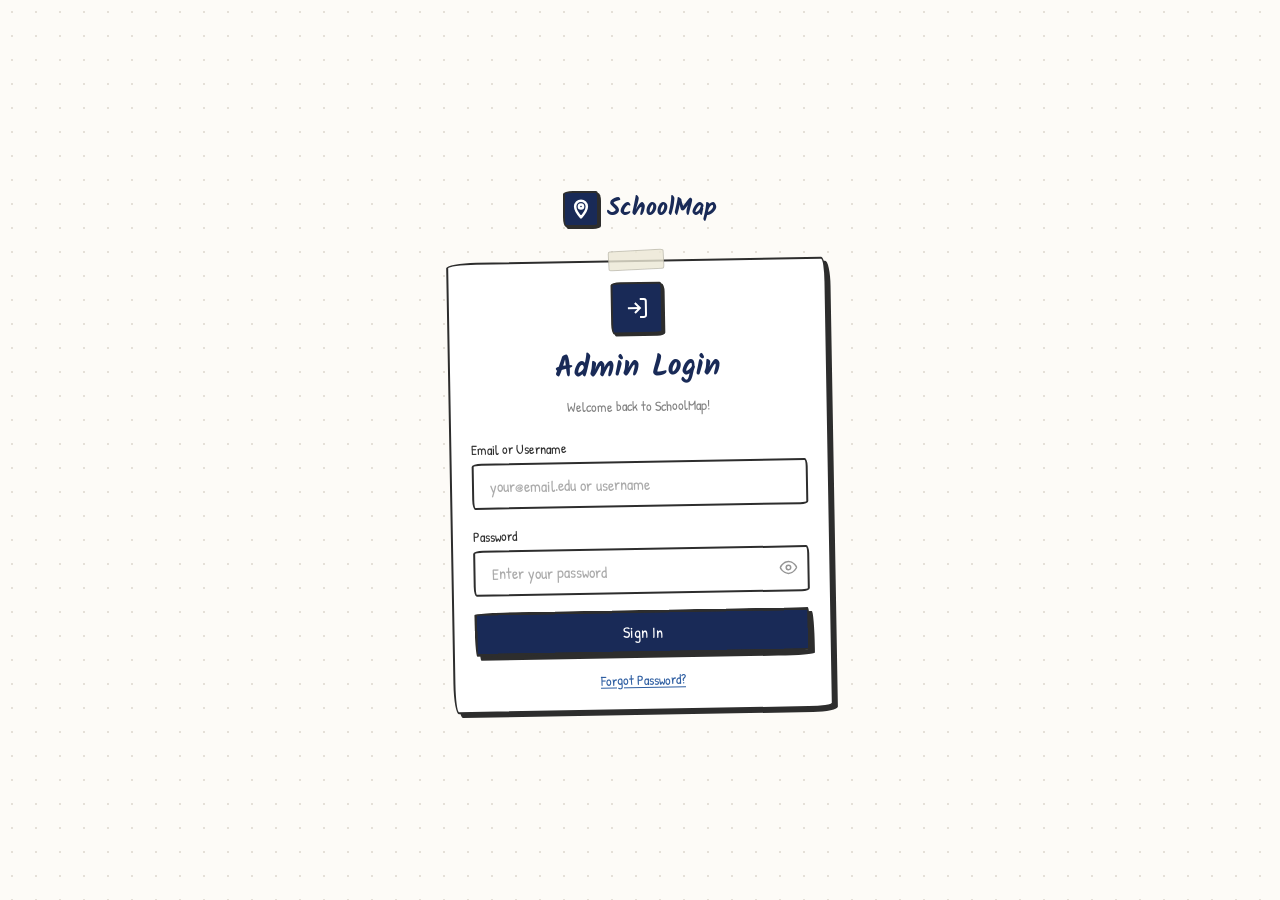
==== commit 23b75dea: "Revert "Add files via upload" This reverts commit da97557d445e9a9af0a5a3e4971b4a3cf47d26a6." ====
--- a/SchoolMap-Management-System-05-2-26 - Back Up Copy of v1/html/admin-dashboard.html
+++ b/SchoolMap-Management-System-05-2-26 - Back Up Copy of v1/html/admin-dashboard.html
@@ -1,23 +1,5 @@
-<!doctype html>
+<!DOCTYPE html>
 <html lang="en">
-
-  <head>
-    <meta charset="UTF-8" />
-    <meta name="viewport" content="width=device-width, initial-scale=1.0" />
-    <title>SchoolMap — Admin Panel</title>
-    <link rel="preconnect" href="https://fonts.googleapis.com" />
-    <link rel="preconnect" href="https://fonts.gstatic.com" crossorigin />
-    <link
-      href="https://fonts.googleapis.com/css2?family=Kalam:wght@400;700&family=Patrick+Hand&display=swap"
-      rel="stylesheet"
-    />
-    <link rel="stylesheet" href="../assets/css/style.css" />
-  </head>
-  <body>
-    <div id="adminLoadingOverlay" class="admin-loading-overlay">
-      <div class="admin-loading-card verification-card">
-        <h2 id="admin-loading-text">Administrator confirmation</h2>
-
 <head>
   <meta charset="UTF-8" />
   <meta name="viewport" content="width=device-width, initial-scale=1.0" />
@@ -25,432 +7,176 @@
   <link rel="preconnect" href="https://fonts.googleapis.com">
   <link rel="preconnect" href="https://fonts.gstatic.com" crossorigin>
   <link href="https://fonts.googleapis.com/css2?family=Kalam:wght@400;700&family=Patrick+Hand&display=swap" rel="stylesheet">
-  <link rel="stylesheet" href="../assets/css/admin.css?v=20260510-1535" />
-
-
-        <div class="verification-step" id="verificationStep1">
-          <p class="verification-instruction">
-            Complete both checks to continue into the admin panel.
-          </p>
-
-          <div class="verification-checkbox">
-            <input type="checkbox" id="confirmAdmin" />
-            <label for="confirmAdmin"
-              >I confirm I am the authorized SchoolMap administrator.</label
-            >
-          </div>
-
-          <div class="verification-checkbox">
-            <input type="checkbox" id="confirmResponsibility" />
-            <label for="confirmResponsibility"
-              >I understand edits are permanent and will proceed
-              carefully.</label
-            >
-          </div>
-
-          <button
-            class="btn btn-primary verification-button"
-            id="verificationContinue"
-            disabled
-          >
-            Proceed to slide verification
-          </button>
-        </div>
-
-        <div class="verification-step hidden" id="verificationStep2">
-          <p class="verification-instruction">
-            Drag the handle all the way to confirm your access.
-          </p>
-
-          <div class="verification-track" id="verificationTrack">
-            <div class="verification-text">Slide to confirm</div>
-            <div class="verification-handle" id="verificationHandle">↔</div>
-          </div>
-
-          <p class="verification-note">
-            This verification appears once before admin edit mode.
-          </p>
-        </div>
-      </div>
-    </div>
-    <div class="admin-app hidden">
-      <!-- ========================================================= -->
-      <!-- ADMIN PANEL: Control panel sidebar / configuration editor -->
-      <!-- ========================================================= -->
-      <aside class="control-panel">
-        <header class="cp-head">
-          <div class="brand">
-            <div class="brand-logo">
-              <svg
-                width="18"
-                height="18"
-                viewBox="0 0 24 24"
-                fill="none"
-                stroke="currentColor"
-                stroke-width="2.5"
-                stroke-linecap="round"
-                stroke-linejoin="round"
-              >
-                <path d="M20 10c0 6-8 12-8 12s-8-6-8-12a8 8 0 0 1 16 0Z" />
-                <circle cx="12" cy="10" r="3" />
-              </svg>
-            </div>
-            <div>
-              <h1>SchoolMap</h1>
-              <p>Admin Console</p>
-            </div>
-          </div>
-          <button class="icon-btn" id="backBtn" title="Back">
-            <svg
-              width="14"
-              height="14"
-              viewBox="0 0 24 24"
-              fill="none"
-              stroke="currentColor"
-              stroke-width="2.5"
-              stroke-linecap="round"
-              stroke-linejoin="round"
-            >
-              <path d="m12 19-7-7 7-7" />
-              <path d="M19 12H5" />
-            </svg>
-          </button>
-        </header>
-
-        <nav class="section-tabs">
-          <button class="tab active" data-section="floors">
-            <svg
-              width="14"
-              height="14"
-              viewBox="0 0 24 24"
-              fill="none"
-              stroke="currentColor"
-              stroke-width="2.5"
-              stroke-linecap="round"
-              stroke-linejoin="round"
-            >
-              <path d="m12 2 9 5-9 5-9-5 9-5Z" />
-              <path d="m3 12 9 5 9-5" />
-              <path d="m3 17 9 5 9-5" />
-            </svg>
-            <span>Floors</span>
-          </button>
-          <button class="tab" data-section="pins">
-            <svg
-              width="14"
-              height="14"
-              viewBox="0 0 24 24"
-              fill="none"
-              stroke="currentColor"
-              stroke-width="2.5"
-              stroke-linecap="round"
-              stroke-linejoin="round"
-            >
-              <path d="M20 10c0 6-8 12-8 12s-8-6-8-12a8 8 0 0 1 16 0Z" />
-              <circle cx="12" cy="10" r="3" />
-            </svg>
-            <span>Pins</span>
-          </button>
-          <button class="tab" data-section="routes">
-            <svg
-              width="14"
-              height="14"
-              viewBox="0 0 24 24"
-              fill="none"
-              stroke="currentColor"
-              stroke-width="2.5"
-              stroke-linecap="round"
-              stroke-linejoin="round"
-            >
-              <path d="M4 4h16v16H4z" />
-              <path d="M7 12h10" />
-              <path d="M12 7v10" />
-              <path d="M7 7l5 5 5-5" />
-            </svg>
-            <span>Route</span>
-          </button>
-          <button class="tab" data-section="legends">
-            <svg
-              width="14"
-              height="14"
-              viewBox="0 0 24 24"
-              fill="none"
-              stroke="currentColor"
-              stroke-width="2.5"
-              stroke-linecap="round"
-              stroke-linejoin="round"
-            >
-              <circle cx="13.5" cy="6.5" r=".5" fill="currentColor" />
-              <circle cx="17.5" cy="10.5" r=".5" fill="currentColor" />
-              <circle cx="8.5" cy="7.5" r=".5" fill="currentColor" />
-              <circle cx="6.5" cy="12.5" r=".5" fill="currentColor" />
-              <path
-                d="M12 2C6.5 2 2 6.5 2 12s4.5 10 10 10c.926 0 1.648-.746 1.648-1.688 0-.437-.18-.835-.437-1.125-.29-.289-.438-.652-.438-1.125a1.64 1.64 0 0 1 1.668-1.668h1.996c3.051 0 5.555-2.503 5.555-5.554C21.965 6.012 17.461 2 12 2Z"
-              />
-            </svg>
-            <span>Legends</span>
-          </button>
-        </nav>
-
-        <div class="cp-body" id="cpBody">
-          <!-- Dynamic content rendered by admin-dashboard.js -->
-        </div>
-
-        <footer class="cp-foot">
-          <button class="btn btn-ghost" id="resetBtn">
-            <svg
-              width="13"
-              height="13"
-              viewBox="0 0 24 24"
-              fill="none"
-              stroke="currentColor"
-              stroke-width="2.5"
-              stroke-linecap="round"
-              stroke-linejoin="round"
-            >
-              <path d="M3 12a9 9 0 1 0 9-9 9.75 9.75 0 0 0-6.74 2.74L3 8" />
-              <path d="M3 3v5h5" />
-            </svg>
-            Reset
-          </button>
-          <button class="btn btn-primary" id="saveBtn">
-            <svg
-              width="13"
-              height="13"
-              viewBox="0 0 24 24"
-              fill="none"
-              stroke="currentColor"
-              stroke-width="2.5"
-              stroke-linecap="round"
-              stroke-linejoin="round"
-            >
-              <path
-                d="M19 21H5a2 2 0 0 1-2-2V5a2 2 0 0 1 2-2h11l5 5v11a2 2 0 0 1-2 2Z"
-              />
-              <path d="M17 21v-8H7v8" />
-              <path d="M7 3v5h8" />
-            </svg>
-            Save All
-          </button>
-        </footer>
-      </aside>
-
-      <!-- ========================================================= -->
-      <!-- ADMIN PANEL: Map canvas, overlay, pins, and route preview -->
-      <!-- ========================================================= -->
-      <main class="map-panel">
-        <div class="map-toolbar">
-          <div class="map-toolbar-left">
-            <span class="floor-tag" id="floorTag">—</span>
-            <span class="muted" id="floorName">No floor selected</span>
-            <div class="floor-switch" id="floorSwitch"></div>
-          </div>
-          <div class="map-toolbar-right">
-            <button class="icon-btn" id="gridBtn" title="Toggle grid">
-              <svg
-                width="14"
-                height="14"
-                viewBox="0 0 24 24"
-                fill="none"
-                stroke="currentColor"
-                stroke-width="2.5"
-                stroke-linecap="round"
-                stroke-linejoin="round"
-              >
-                <rect width="7" height="7" x="3" y="3" rx="1" />
-                <rect width="7" height="7" x="14" y="3" rx="1" />
-                <rect width="7" height="7" x="14" y="14" rx="1" />
-                <rect width="7" height="7" x="3" y="14" rx="1" />
-              </svg>
-            </button>
-            <button class="icon-btn" id="restoreMapBtn" title="Restore map">
-              <svg
-                width="14"
-                height="14"
-                viewBox="0 0 24 24"
-                fill="none"
-                stroke="currentColor"
-                stroke-width="2.5"
-                stroke-linecap="round"
-                stroke-linejoin="round"
-              >
-                <path d="M4 4v6h6" />
-                <path d="M20 20v-6h-6" />
-                <path d="M5.5 11.5a7.5 7.5 0 0 1 13.5 2.5" />
-              </svg>
-            </button>
-            <button
-              class="icon-btn"
-              id="legendBtn"
-              title="Toggle legend overlay"
-            >
-              <svg
-                width="14"
-                height="14"
-                viewBox="0 0 24 24"
-                fill="none"
-                stroke="currentColor"
-                stroke-width="2.5"
-                stroke-linecap="round"
-                stroke-linejoin="round"
-              >
-                <path d="M2 12s3-7 10-7 10 7 10 7-3 7-10 7-10-7-10-7Z" />
-                <circle cx="12" cy="12" r="3" />
-              </svg>
-            </button>
-            <div class="zoom-group">
-              <button class="icon-btn zoom-out" id="zoomOut">
-                <svg
-                  width="14"
-                  height="14"
-                  viewBox="0 0 24 24"
-                  fill="none"
-                  stroke="currentColor"
-                  stroke-width="2.5"
-                  stroke-linecap="round"
-                  stroke-linejoin="round"
-                >
-                  <circle cx="11" cy="11" r="8" />
-                  <path d="m21 21-4.3-4.3" />
-                  <path d="M8 11h6" />
-                </svg>
-              </button>
-              <span id="zoomLabel">100%</span>
-              <button class="icon-btn zoom-in" id="zoomIn">
-                <svg
-                  width="14"
-                  height="14"
-                  viewBox="0 0 24 24"
-                  fill="none"
-                  stroke="currentColor"
-                  stroke-width="2.5"
-                  stroke-linecap="round"
-                  stroke-linejoin="round"
-                >
-                  <circle cx="11" cy="11" r="8" />
-                  <path d="m21 21-4.3-4.3" />
-                  <path d="M11 8v6" />
-                  <path d="M8 11h6" />
-                </svg>
-              </button>
-            </div>
-          </div>
-        </div>
-
-        <div class="map-stage" id="mapStage">
-          <div class="map-canvas" id="mapCanvas">
-            <div class="grid-overlay" id="gridOverlay" hidden></div>
-            <svg class="route-editor-svg" id="routeEditorSvg"></svg>
-            <div class="route-points-layer" id="routePointsLayer"></div>
-            <img class="floor-image" id="floorImage" alt="" hidden />
-            <div class="empty-state" id="emptyState">
-              <svg
-                width="42"
-                height="42"
-                viewBox="0 0 24 24"
-                fill="none"
-                stroke="currentColor"
-                stroke-width="2"
-                stroke-linecap="round"
-                stroke-linejoin="round"
-                opacity=".4"
-              >
-                <path d="M20 10c0 6-8 12-8 12s-8-6-8-12a8 8 0 0 1 16 0Z" />
-                <circle cx="12" cy="10" r="3" />
-              </svg>
-              <p id="emptyStateText"></p>
-            </div>
-            <div class="pins-layer" id="pinsLayer"></div>
-          </div>
-          <div class="legend-overlay" id="legendOverlay" hidden></div>
-          <div class="pin-tooltip" id="pinTooltip"></div>
-        </div>
-
-        <div class="map-footer">
-          <span class="muted">
-            <svg
-              width="12"
-              height="12"
-              viewBox="0 0 24 24"
-              fill="none"
-              stroke="currentColor"
-              stroke-width="2.5"
-              stroke-linecap="round"
-              stroke-linejoin="round"
-            >
-              <path d="M5 9l-3 3 3 3" />
-              <path d="m9 5 3-3 3 3" />
-              <path d="M15 19l-3 3-3-3" />
-              <path d="m19 9 3 3-3 3" />
-              <path d="M2 12h20" />
-              <path d="M12 2v20" />
-            </svg>
-            Drag pins to reposition · Click empty area to add a pin · Scroll to
-            zoom
-          </span>
-        </div>
-      </main>
-
-      <div class="toast" id="toast"></div>
-    </div>
-
-    <!-- ========================================================= -->
-    <!-- ADMIN PANEL: Floor image preview modal for uploaded map assets -->
-    <!-- ========================================================= -->
-    <div class="floor-image-preview-panel" id="floorImagePreviewPanel" hidden>
-      <div class="preview-header">
-        <div class="preview-title">Floor image preview</div>
-        <button class="btn btn-ghost small" data-action="preview-close">
-          Close
-        </button>
-      </div>
-      <img id="floorImagePreview" alt="Floor preview" />
-      <div class="preview-actions">
-        <button class="btn btn-primary" data-action="preview-change-image">
-          Change image
-        </button>
-      </div>
-      <div class="preview-note">
-        Recommended size: 1080 × 1920 for higher quality. Crop the image before
-        upload for the best map fit.
-      </div>
-    </div>
-
-
-    <script>
-      function getCachedCurrentUser() {
-        try {
-          return JSON.parse(
-            localStorage.getItem("schoolmap_current_user") || "null",
-          );
-        } catch (err) {
-          return null;
-        }
-      }
-      </script>
-  <div class="admin-back-confirm" id="adminBackConfirm" hidden>
-    <div class="admin-back-card">
-      <h2>Return to map?</h2>
-      <p>Are you sure you want to go back to the map?</p>
-      <div class="admin-back-actions">
-        <button class="btn btn-ghost" id="adminBackCancel" type="button">Cancel</button>
-        <button class="btn btn-secondary" id="adminBackSave" type="button" hidden>Save all</button>
-        <button class="btn btn-primary" id="adminBackProceed" type="button">Back to map</button>
+  <link rel="stylesheet" href="../assets/css/admin.css" />
+
+</head>
+<body>
+  <div id="adminLoadingOverlay" class="admin-loading-overlay">
+    <div class="admin-loading-card verification-card">
+      <h2 id="admin-loading-text">Administrator confirmation</h2>
+
+      <div class="verification-step" id="verificationStep1">
+        <p class="verification-instruction">Complete both checks to continue into the admin panel.</p>
+
+        <div class="verification-checkbox">
+          <input type="checkbox" id="confirmAdmin" />
+          <label for="confirmAdmin">I confirm I am the authorized SchoolMap administrator.</label>
+        </div>
+
+        <div class="verification-checkbox">
+          <input type="checkbox" id="confirmResponsibility" />
+          <label for="confirmResponsibility">I understand edits are permanent and will proceed carefully.</label>
+        </div>
+
+        <button class="btn btn-primary verification-button" id="verificationContinue" disabled>Proceed to slide verification</button>
+      </div>
+
+      <div class="verification-step hidden" id="verificationStep2">
+        <p class="verification-instruction">Drag the handle all the way to confirm your access.</p>
+
+        <div class="verification-track" id="verificationTrack">
+          <div class="verification-text">Slide to confirm</div>
+          <div class="verification-handle" id="verificationHandle">↔</div>
+        </div>
+
+        <p class="verification-note">This verification appears once before admin edit mode.</p>
       </div>
     </div>
   </div>
+  <div class="admin-app hidden">
+    <!-- ========================================================= -->
+    <!-- ADMIN PANEL: Control panel sidebar / configuration editor -->
+    <!-- ========================================================= -->
+    <aside class="control-panel">
+      <header class="cp-head">
+        <div class="brand">
+          <div class="brand-logo">
+            <svg width="18" height="18" viewBox="0 0 24 24" fill="none" stroke="currentColor" stroke-width="2.5" stroke-linecap="round" stroke-linejoin="round"><path d="M20 10c0 6-8 12-8 12s-8-6-8-12a8 8 0 0 1 16 0Z"/><circle cx="12" cy="10" r="3"/></svg>
+          </div>
+          <div>
+            <h1>SchoolMap</h1>
+            <p>Admin Console</p>
+          </div>
+        </div>
+        <button class="icon-btn" id="backBtn" title="Back">
+          <svg width="14" height="14" viewBox="0 0 24 24" fill="none" stroke="currentColor" stroke-width="2.5" stroke-linecap="round" stroke-linejoin="round"><path d="m12 19-7-7 7-7"/><path d="M19 12H5"/></svg>
+        </button>
+      </header>
+
+      <nav class="section-tabs">
+        <button class="tab active" data-section="floors">
+          <svg width="14" height="14" viewBox="0 0 24 24" fill="none" stroke="currentColor" stroke-width="2.5" stroke-linecap="round" stroke-linejoin="round"><path d="m12 2 9 5-9 5-9-5 9-5Z"/><path d="m3 12 9 5 9-5"/><path d="m3 17 9 5 9-5"/></svg>
+          <span>Floors</span>
+        </button>
+        <button class="tab" data-section="pins">
+          <svg width="14" height="14" viewBox="0 0 24 24" fill="none" stroke="currentColor" stroke-width="2.5" stroke-linecap="round" stroke-linejoin="round"><path d="M20 10c0 6-8 12-8 12s-8-6-8-12a8 8 0 0 1 16 0Z"/><circle cx="12" cy="10" r="3"/></svg>
+          <span>Pins</span>
+        </button>
+        <button class="tab" data-section="routes">
+          <svg width="14" height="14" viewBox="0 0 24 24" fill="none" stroke="currentColor" stroke-width="2.5" stroke-linecap="round" stroke-linejoin="round"><path d="M4 4h16v16H4z"/><path d="M7 12h10"/><path d="M12 7v10"/><path d="M7 7l5 5 5-5"/></svg>
+          <span>Route</span>
+        </button>
+        <button class="tab" data-section="legends">
+          <svg width="14" height="14" viewBox="0 0 24 24" fill="none" stroke="currentColor" stroke-width="2.5" stroke-linecap="round" stroke-linejoin="round"><circle cx="13.5" cy="6.5" r=".5" fill="currentColor"/><circle cx="17.5" cy="10.5" r=".5" fill="currentColor"/><circle cx="8.5" cy="7.5" r=".5" fill="currentColor"/><circle cx="6.5" cy="12.5" r=".5" fill="currentColor"/><path d="M12 2C6.5 2 2 6.5 2 12s4.5 10 10 10c.926 0 1.648-.746 1.648-1.688 0-.437-.18-.835-.437-1.125-.29-.289-.438-.652-.438-1.125a1.64 1.64 0 0 1 1.668-1.668h1.996c3.051 0 5.555-2.503 5.555-5.554C21.965 6.012 17.461 2 12 2Z"/></svg>
+          <span>Legends</span>
+        </button>
+      </nav>
+
+      <div class="cp-body" id="cpBody">
+        <!-- Dynamic content rendered by admin-panel.js -->
+      </div>
+
+      <footer class="cp-foot">
+        <button class="btn btn-ghost" id="resetBtn">
+          <svg width="13" height="13" viewBox="0 0 24 24" fill="none" stroke="currentColor" stroke-width="2.5" stroke-linecap="round" stroke-linejoin="round"><path d="M3 12a9 9 0 1 0 9-9 9.75 9.75 0 0 0-6.74 2.74L3 8"/><path d="M3 3v5h5"/></svg>
+          Reset
+        </button>
+        <button class="btn btn-primary" id="saveBtn">
+          <svg width="13" height="13" viewBox="0 0 24 24" fill="none" stroke="currentColor" stroke-width="2.5" stroke-linecap="round" stroke-linejoin="round"><path d="M19 21H5a2 2 0 0 1-2-2V5a2 2 0 0 1 2-2h11l5 5v11a2 2 0 0 1-2 2Z"/><path d="M17 21v-8H7v8"/><path d="M7 3v5h8"/></svg>
+          Save All
+        </button>
+      </footer>
+    </aside>
+
+    <!-- ========================================================= -->
+    <!-- ADMIN PANEL: Map canvas, overlay, pins, and route preview -->
+    <!-- ========================================================= -->
+    <main class="map-panel">
+      <div class="map-toolbar">
+        <div class="map-toolbar-left">
+          <span class="floor-tag" id="floorTag">—</span>
+          <span class="muted" id="floorName">No floor selected</span>
+          <div class="floor-switch" id="floorSwitch"></div>
+        </div>
+        <div class="map-toolbar-right">
+          <button class="icon-btn" id="gridBtn" title="Toggle grid">
+            <svg width="14" height="14" viewBox="0 0 24 24" fill="none" stroke="currentColor" stroke-width="2.5" stroke-linecap="round" stroke-linejoin="round"><rect width="7" height="7" x="3" y="3" rx="1"/><rect width="7" height="7" x="14" y="3" rx="1"/><rect width="7" height="7" x="14" y="14" rx="1"/><rect width="7" height="7" x="3" y="14" rx="1"/></svg>
+          </button>
+          <button class="icon-btn" id="restoreMapBtn" title="Restore map">
+            <svg width="14" height="14" viewBox="0 0 24 24" fill="none" stroke="currentColor" stroke-width="2.5" stroke-linecap="round" stroke-linejoin="round"><path d="M4 4v6h6"/><path d="M20 20v-6h-6"/><path d="M5.5 11.5a7.5 7.5 0 0 1 13.5 2.5"/></svg>
+          </button>
+          <button class="icon-btn" id="legendBtn" title="Toggle legend overlay">
+            <svg width="14" height="14" viewBox="0 0 24 24" fill="none" stroke="currentColor" stroke-width="2.5" stroke-linecap="round" stroke-linejoin="round"><path d="M2 12s3-7 10-7 10 7 10 7-3 7-10 7-10-7-10-7Z"/><circle cx="12" cy="12" r="3"/></svg>
+          </button>
+          <div class="zoom-group">
+            <button class="icon-btn zoom-out" id="zoomOut">
+              <svg width="14" height="14" viewBox="0 0 24 24" fill="none" stroke="currentColor" stroke-width="2.5" stroke-linecap="round" stroke-linejoin="round"><circle cx="11" cy="11" r="8"/><path d="m21 21-4.3-4.3"/><path d="M8 11h6"/></svg>
+            </button>
+            <span id="zoomLabel">100%</span>
+            <button class="icon-btn zoom-in" id="zoomIn">
+              <svg width="14" height="14" viewBox="0 0 24 24" fill="none" stroke="currentColor" stroke-width="2.5" stroke-linecap="round" stroke-linejoin="round"><circle cx="11" cy="11" r="8"/><path d="m21 21-4.3-4.3"/><path d="M11 8v6"/><path d="M8 11h6"/></svg>
+            </button>
+          </div>
+        </div>
+      </div>
+
+      <div class="map-stage" id="mapStage">
+        <div class="map-canvas" id="mapCanvas">
+          <div class="grid-overlay" id="gridOverlay" hidden></div>
+          <svg class="route-editor-svg" id="routeEditorSvg"></svg>
+          <div class="route-points-layer" id="routePointsLayer"></div>
+          <div class="route-walker-layer" id="routeWalkerLayer"></div>
+          <img class="floor-image" id="floorImage" alt="" hidden />
+          <div class="empty-state" id="emptyState">
+            <svg width="42" height="42" viewBox="0 0 24 24" fill="none" stroke="currentColor" stroke-width="2" stroke-linecap="round" stroke-linejoin="round" opacity=".4"><path d="M20 10c0 6-8 12-8 12s-8-6-8-12a8 8 0 0 1 16 0Z"/><circle cx="12" cy="10" r="3"/></svg>
+            <p id="emptyStateText"></p>
+          </div>
+          <div class="pins-layer" id="pinsLayer"></div>
+        </div>
+        <div class="legend-overlay" id="legendOverlay" hidden></div>
+        <div class="pin-tooltip" id="pinTooltip"></div>
+      </div>
+
+      <div class="map-footer">
+        <span class="muted">
+          <svg width="12" height="12" viewBox="0 0 24 24" fill="none" stroke="currentColor" stroke-width="2.5" stroke-linecap="round" stroke-linejoin="round"><path d="M5 9l-3 3 3 3"/><path d="m9 5 3-3 3 3"/><path d="M15 19l-3 3-3-3"/><path d="m19 9 3 3-3 3"/><path d="M2 12h20"/><path d="M12 2v20"/></svg>
+          Drag pins to reposition · Click empty area to add a pin · Scroll to zoom
+        </span>
+      </div>
+    </main>
+
+    <div class="toast" id="toast"></div>
+  </div>
+
+  <!-- ========================================================= -->
+  <!-- ADMIN PANEL: Floor image preview modal for uploaded map assets -->
+  <!-- ========================================================= -->
+  <div class="floor-image-preview-panel" id="floorImagePreviewPanel" hidden>
+    <div class="preview-header">
+      <div class="preview-title">Floor image preview</div>
+      <button class="btn btn-ghost small" data-action="preview-close">Close</button>
+    </div>
+    <img id="floorImagePreview" alt="Floor preview" />
+    <div class="preview-actions">
+      <button class="btn btn-primary" data-action="preview-change-image">Change image</button>
+    </div>
+    <div class="preview-note">Recommended size: 1080 × 1920 for higher quality. Crop the image before upload for the best map fit.</div>
+  </div>
 
   <script>
-    async function getCachedCurrentUser() {
+    function getCachedCurrentUser() {
       try {
-        var fallbackApi = 'http://localhost/SCHOOL%20MAPS/REPO/School-Map-Management-System/SchoolMap-Management-System-05-2-26%20-%20Back%20Up%20Copy%20of%20v1/backend/api.php?action=me';
-        var url = window.location.protocol === 'file:' ? fallbackApi : '../backend/api.php?action=me';
-        var response = await fetch(url, {
-          credentials: 'same-origin',
-          cache: 'no-store'
-        });
-        var payload = await response.json();
-        return payload.user || null;
+        return JSON.parse(localStorage.getItem('schoolmap_current_user') || 'null');
       } catch (err) {
         return null;
       }
@@ -471,163 +197,105 @@
       if (overlay) { overlay.style.display = 'flex'; }
     }
 
-    async function verifyAdminPanelAccess() {
+    function verifyAdminPanelAccess() {
       showAdminLoadingOverlay();
       updateAdminLoadingText('Verify admin access');
 
-      var user = await getCachedCurrentUser();
-      if (!user || (user.role !== 'admin' && user.role !== 'super_admin')) {
-        alert('Admin access only. Please sign in with the administrator account.');
-        window.location.href = 'login.html';
-        return false;
-
-      }
-      window.SchoolMapCurrentUser = user;
-
-      function updateAdminLoadingText(message) {
-        var el = document.getElementById("admin-loading-text");
-        if (el) {
-          el.textContent = message;
+      if (typeof requireAdminPage === 'function') {
+        if (!requireAdminPage()) {
+          return false;
+        }
+      } else {
+        var user = getCachedCurrentUser();
+        if (!user || user.role !== 'admin') {
+          alert('Admin access only. Please sign in with the administrator account.');
+          window.location.href = 'login.html';
+          return false;
         }
       }
 
-      function hideAdminLoadingOverlay() {
-        var overlay = document.getElementById("adminLoadingOverlay");
-        if (overlay) {
-          overlay.style.display = "none";
+      initializeAdminVerification();
+      return true;
+    }
+
+    function initializeAdminVerification() {
+      var overlay = document.getElementById('adminLoadingOverlay');
+      var step1 = document.getElementById('verificationStep1');
+      var step2 = document.getElementById('verificationStep2');
+      var proceedBtn = document.getElementById('verificationContinue');
+      var confirmAdmin = document.getElementById('confirmAdmin');
+      var confirmResponsibility = document.getElementById('confirmResponsibility');
+      if (!overlay || !step1 || !step2 || !proceedBtn || !confirmAdmin || !confirmResponsibility) { return; }
+
+      function updateProceedState() {
+        proceedBtn.disabled = !(confirmAdmin.checked && confirmResponsibility.checked);
+      }
+
+      confirmAdmin.addEventListener('change', updateProceedState);
+      confirmResponsibility.addEventListener('change', updateProceedState);
+
+      proceedBtn.addEventListener('click', function() {
+        step1.classList.add('hidden');
+        step2.classList.remove('hidden');
+        updateAdminLoadingText('Slide verification');
+        setupSlideVerification();
+      });
+
+      function setupSlideVerification() {
+        var handle = document.getElementById('verificationHandle');
+        var track = document.getElementById('verificationTrack');
+        var text = document.querySelector('.verification-text');
+        if (!handle || !track || !text) { return; }
+
+        var dragging = false;
+        var startX = 0;
+        var maxX = track.clientWidth - handle.clientWidth;
+
+        function finishVerification() {
+          text.textContent = 'Verified — loading admin console...';
+          handle.style.transform = 'translateX(' + maxX + 'px)';
+          setTimeout(function() {
+            hideAdminLoadingOverlay();
+            var app = document.querySelector('.admin-app');
+            if (app) { app.classList.remove('hidden'); }
+          }, 400);
         }
+
+        function resetHandle() {
+          handle.style.transform = 'translateX(0px)';
+          text.textContent = 'Slide to confirm';
+        }
+
+        handle.addEventListener('pointerdown', function(event) {
+          dragging = true;
+          startX = event.clientX;
+          handle.setPointerCapture(event.pointerId);
+        });
+
+        document.addEventListener('pointermove', function(event) {
+          if (!dragging) { return; }
+          var delta = event.clientX - startX;
+          var x = Math.max(0, Math.min(maxX, delta));
+          handle.style.transform = 'translateX(' + x + 'px)';
+          if (x >= maxX) {
+            dragging = false;
+            finishVerification();
+          }
+        });
+
+        document.addEventListener('pointerup', function() {
+          if (!dragging) { return; }
+          dragging = false;
+          resetHandle();
+        });
       }
-
-      function showAdminLoadingOverlay() {
-        var overlay = document.getElementById("adminLoadingOverlay");
-        if (overlay) {
-          overlay.style.display = "flex";
-        }
-      }
-
-      function verifyAdminPanelAccess() {
-        showAdminLoadingOverlay();
-        updateAdminLoadingText("Verify admin access");
-
-        if (typeof requireAdminPage === "function") {
-          if (!requireAdminPage()) {
-            return false;
-          }
-        } else {
-          var user = getCachedCurrentUser();
-          if (!user || user.role !== "admin") {
-            alert(
-              "Admin access only. Please sign in with the administrator account.",
-            );
-            window.location.href = "login.html";
-            return false;
-          }
-        }
-
-        initializeAdminVerification();
-        return true;
-      }
-
-      function initializeAdminVerification() {
-        var overlay = document.getElementById("adminLoadingOverlay");
-        var step1 = document.getElementById("verificationStep1");
-        var step2 = document.getElementById("verificationStep2");
-        var proceedBtn = document.getElementById("verificationContinue");
-        var confirmAdmin = document.getElementById("confirmAdmin");
-        var confirmResponsibility = document.getElementById(
-          "confirmResponsibility",
-        );
-        if (
-          !overlay ||
-          !step1 ||
-          !step2 ||
-          !proceedBtn ||
-          !confirmAdmin ||
-          !confirmResponsibility
-        ) {
-          return;
-        }
-
-        function updateProceedState() {
-          proceedBtn.disabled = !(
-            confirmAdmin.checked && confirmResponsibility.checked
-          );
-        }
-
-        confirmAdmin.addEventListener("change", updateProceedState);
-        confirmResponsibility.addEventListener("change", updateProceedState);
-
-        proceedBtn.addEventListener("click", function () {
-          step1.classList.add("hidden");
-          step2.classList.remove("hidden");
-          updateAdminLoadingText("Slide verification");
-          setupSlideVerification();
-        });
-
-        function setupSlideVerification() {
-          var handle = document.getElementById("verificationHandle");
-          var track = document.getElementById("verificationTrack");
-          var text = document.querySelector(".verification-text");
-          if (!handle || !track || !text) {
-            return;
-          }
-
-          var dragging = false;
-          var startX = 0;
-          var maxX = track.clientWidth - handle.clientWidth;
-
-          function finishVerification() {
-            text.textContent = "Verified — loading admin console...";
-            handle.style.transform = "translateX(" + maxX + "px)";
-            setTimeout(function () {
-              hideAdminLoadingOverlay();
-              var app = document.querySelector(".admin-app");
-              if (app) {
-                app.classList.remove("hidden");
-              }
-            }, 400);
-          }
-
-          function resetHandle() {
-            handle.style.transform = "translateX(0px)";
-            text.textContent = "Slide to confirm";
-          }
-
-          handle.addEventListener("pointerdown", function (event) {
-            dragging = true;
-            startX = event.clientX;
-            handle.setPointerCapture(event.pointerId);
-          });
-
-          document.addEventListener("pointermove", function (event) {
-            if (!dragging) {
-              return;
-            }
-            var delta = event.clientX - startX;
-            var x = Math.max(0, Math.min(maxX, delta));
-            handle.style.transform = "translateX(" + x + "px)";
-            if (x >= maxX) {
-              dragging = false;
-              finishVerification();
-            }
-          });
-
-          document.addEventListener("pointerup", function () {
-            if (!dragging) {
-              return;
-            }
-            dragging = false;
-            resetHandle();
-          });
-        }
-      }
-    }
-
-      window.addEventListener("DOMContentLoaded", function () {
-        verifyAdminPanelAccess();
-      });
+    }
+
+    window.addEventListener('DOMContentLoaded', function() {
+      verifyAdminPanelAccess();
+    });
     </script>
-    <script src="../assets/js/core.js?v=20260510-1430"></script>
-    <script src="../assets/js/admin-dashboard.js?v=20260510-1430"></script>
+    <script src="../assets/js/core.js"></script>
+    <script src="../assets/js/admin-dashboard.js"></script>
   </body>
-</html>+</html>
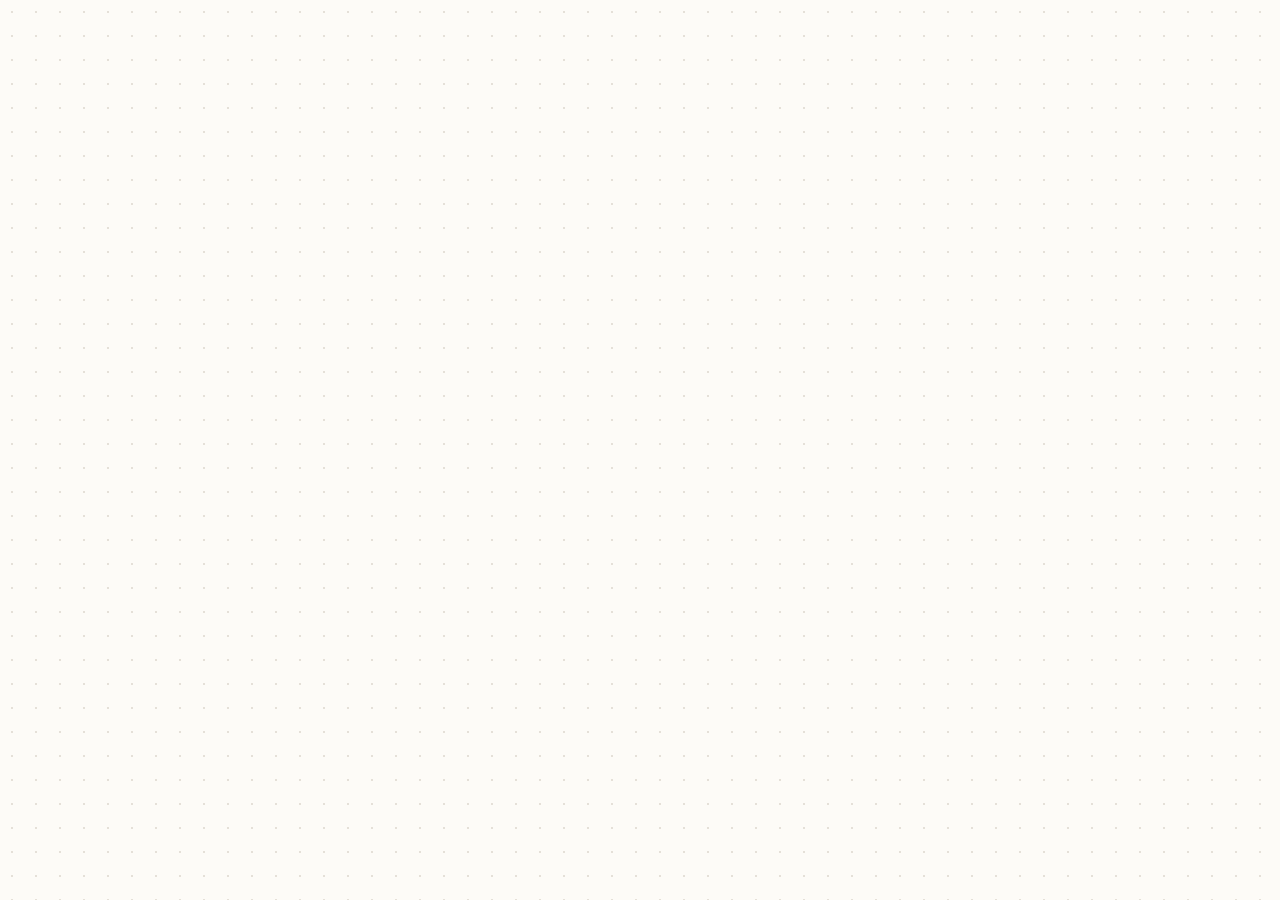
==== commit 61638abf: "I modified css, admin-dashboard, core, app js, map, super-admin-dashboard, and also added a new whic" ====
--- a/SchoolMap-Management-System-05-2-26 - Back Up Copy of v1/html/admin-dashboard.html
+++ b/SchoolMap-Management-System-05-2-26 - Back Up Copy of v1/html/admin-dashboard.html
@@ -1,192 +1,454 @@
-<!DOCTYPE html>
+<!doctype html>
 <html lang="en">
+
 <head>
-  <meta charset="UTF-8" />
-  <meta name="viewport" content="width=device-width, initial-scale=1.0" />
-  <title>SchoolMap — Admin Panel</title>
-  <link rel="preconnect" href="https://fonts.googleapis.com">
-  <link rel="preconnect" href="https://fonts.gstatic.com" crossorigin>
-  <link href="https://fonts.googleapis.com/css2?family=Kalam:wght@400;700&family=Patrick+Hand&display=swap" rel="stylesheet">
-  <link rel="stylesheet" href="../assets/css/admin.css" />
-
-</head>
-<body>
-  <div id="adminLoadingOverlay" class="admin-loading-overlay">
-    <div class="admin-loading-card verification-card">
-      <h2 id="admin-loading-text">Administrator confirmation</h2>
-
-      <div class="verification-step" id="verificationStep1">
-        <p class="verification-instruction">Complete both checks to continue into the admin panel.</p>
-
-        <div class="verification-checkbox">
-          <input type="checkbox" id="confirmAdmin" />
-          <label for="confirmAdmin">I confirm I am the authorized SchoolMap administrator.</label>
+    <meta charset="UTF-8" />
+    <meta name="viewport" content="width=device-width, initial-scale=1.0" />
+    <title>SchoolMap — Admin Panel</title>
+    <link rel="preconnect" href="https://fonts.googleapis.com" />
+    <link rel="preconnect" href="https://fonts.gstatic.com" crossorigin />
+    <link
+      href="https://fonts.googleapis.com/css2?family=Kalam:wght@400;700&family=Patrick+Hand&display=swap"
+      rel="stylesheet"
+    />
+    <link rel="stylesheet" href="../assets/css/admin.css?v=20260512-no-native-popups" />
+  </head>
+  <body>
+    <div id="adminLoadingOverlay" class="admin-loading-overlay">
+      <div class="admin-loading-card verification-card">
+        <h2 id="admin-loading-text">Administrator confirmation</h2>
+
+        <div class="verification-step" id="verificationStep1">
+          <p class="verification-instruction">
+            Complete both checks to continue into the admin panel.
+          </p>
+
+          <div class="verification-checkbox">
+            <input type="checkbox" id="confirmAdmin" />
+            <label for="confirmAdmin"
+              >I confirm I am the authorized SchoolMap administrator.</label
+            >
+          </div>
+
+          <div class="verification-checkbox">
+            <input type="checkbox" id="confirmResponsibility" />
+            <label for="confirmResponsibility"
+              >I understand edits are permanent and will proceed
+              carefully.</label
+            >
+          </div>
+
+          <button
+            class="btn btn-primary verification-button"
+            id="verificationContinue"
+            disabled
+          >
+            Proceed to slide verification
+          </button>
         </div>
 
-        <div class="verification-checkbox">
-          <input type="checkbox" id="confirmResponsibility" />
-          <label for="confirmResponsibility">I understand edits are permanent and will proceed carefully.</label>
+        <div class="verification-step hidden" id="verificationStep2">
+          <p class="verification-instruction">
+            Drag the handle all the way to confirm your access.
+          </p>
+
+          <div class="verification-track" id="verificationTrack">
+            <div class="verification-text">Slide to confirm</div>
+            <div class="verification-handle" id="verificationHandle">↔</div>
+          </div>
+
+          <p class="verification-note">
+            This verification appears once before admin edit mode.
+          </p>
         </div>
-
-        <button class="btn btn-primary verification-button" id="verificationContinue" disabled>Proceed to slide verification</button>
       </div>
-
-      <div class="verification-step hidden" id="verificationStep2">
-        <p class="verification-instruction">Drag the handle all the way to confirm your access.</p>
-
-        <div class="verification-track" id="verificationTrack">
-          <div class="verification-text">Slide to confirm</div>
-          <div class="verification-handle" id="verificationHandle">↔</div>
+    </div>
+    <div class="admin-app hidden">
+      <!-- ========================================================= -->
+      <!-- ADMIN PANEL: Control panel sidebar / configuration editor -->
+      <!-- ========================================================= -->
+      <aside class="control-panel">
+        <header class="cp-head">
+          <div class="brand">
+            <div class="brand-logo">
+              <svg
+                width="18"
+                height="18"
+                viewBox="0 0 24 24"
+                fill="none"
+                stroke="currentColor"
+                stroke-width="2.5"
+                stroke-linecap="round"
+                stroke-linejoin="round"
+              >
+                <path d="M20 10c0 6-8 12-8 12s-8-6-8-12a8 8 0 0 1 16 0Z" />
+                <circle cx="12" cy="10" r="3" />
+              </svg>
+            </div>
+            <div>
+              <h1>SchoolMap</h1>
+              <p>Admin-Dashboard</p>
+            </div>
+          </div>
+          <button class="icon-btn" id="backBtn" title="Back">
+            <svg
+              width="14"
+              height="14"
+              viewBox="0 0 24 24"
+              fill="none"
+              stroke="currentColor"
+              stroke-width="2.5"
+              stroke-linecap="round"
+              stroke-linejoin="round"
+            >
+              <path d="m12 19-7-7 7-7" />
+              <path d="M19 12H5" />
+            </svg>
+          </button>
+        </header>
+
+        <nav class="section-tabs">
+          <button class="tab active" data-section="floors">
+            <svg
+              width="14"
+              height="14"
+              viewBox="0 0 24 24"
+              fill="none"
+              stroke="currentColor"
+              stroke-width="2.5"
+              stroke-linecap="round"
+              stroke-linejoin="round"
+            >
+              <path d="m12 2 9 5-9 5-9-5 9-5Z" />
+              <path d="m3 12 9 5 9-5" />
+              <path d="m3 17 9 5 9-5" />
+            </svg>
+            <span>Floors</span>
+          </button>
+          <button class="tab" data-section="pins">
+            <svg
+              width="14"
+              height="14"
+              viewBox="0 0 24 24"
+              fill="none"
+              stroke="currentColor"
+              stroke-width="2.5"
+              stroke-linecap="round"
+              stroke-linejoin="round"
+            >
+              <path d="M20 10c0 6-8 12-8 12s-8-6-8-12a8 8 0 0 1 16 0Z" />
+              <circle cx="12" cy="10" r="3" />
+            </svg>
+            <span>Pins</span>
+          </button>
+          <button class="tab" data-section="routes">
+            <svg
+              width="14"
+              height="14"
+              viewBox="0 0 24 24"
+              fill="none"
+              stroke="currentColor"
+              stroke-width="2.5"
+              stroke-linecap="round"
+              stroke-linejoin="round"
+            >
+              <path d="M4 4h16v16H4z" />
+              <path d="M7 12h10" />
+              <path d="M12 7v10" />
+              <path d="M7 7l5 5 5-5" />
+            </svg>
+            <span>Route</span>
+          </button>
+          <button class="tab" data-section="legends">
+            <svg
+              width="14"
+              height="14"
+              viewBox="0 0 24 24"
+              fill="none"
+              stroke="currentColor"
+              stroke-width="2.5"
+              stroke-linecap="round"
+              stroke-linejoin="round"
+            >
+              <circle cx="13.5" cy="6.5" r=".5" fill="currentColor" />
+              <circle cx="17.5" cy="10.5" r=".5" fill="currentColor" />
+              <circle cx="8.5" cy="7.5" r=".5" fill="currentColor" />
+              <circle cx="6.5" cy="12.5" r=".5" fill="currentColor" />
+              <path
+                d="M12 2C6.5 2 2 6.5 2 12s4.5 10 10 10c.926 0 1.648-.746 1.648-1.688 0-.437-.18-.835-.437-1.125-.29-.289-.438-.652-.438-1.125a1.64 1.64 0 0 1 1.668-1.668h1.996c3.051 0 5.555-2.503 5.555-5.554C21.965 6.012 17.461 2 12 2Z"
+              />
+            </svg>
+            <span>Legends</span>
+          </button>
+        </nav>
+
+        <div class="cp-body" id="cpBody">
+          <!-- Dynamic content rendered by admin-dashboard.js -->
         </div>
 
-        <p class="verification-note">This verification appears once before admin edit mode.</p>
+        <footer class="cp-foot">
+          <button class="btn btn-ghost" id="resetBtn">
+            <svg
+              width="13"
+              height="13"
+              viewBox="0 0 24 24"
+              fill="none"
+              stroke="currentColor"
+              stroke-width="2.5"
+              stroke-linecap="round"
+              stroke-linejoin="round"
+            >
+              <path d="M3 12a9 9 0 1 0 9-9 9.75 9.75 0 0 0-6.74 2.74L3 8" />
+              <path d="M3 3v5h5" />
+            </svg>
+            Reset
+          </button>
+          <button class="btn btn-primary" id="saveBtn">
+            <svg
+              width="13"
+              height="13"
+              viewBox="0 0 24 24"
+              fill="none"
+              stroke="currentColor"
+              stroke-width="2.5"
+              stroke-linecap="round"
+              stroke-linejoin="round"
+            >
+              <path
+                d="M19 21H5a2 2 0 0 1-2-2V5a2 2 0 0 1 2-2h11l5 5v11a2 2 0 0 1-2 2Z"
+              />
+              <path d="M17 21v-8H7v8" />
+              <path d="M7 3v5h8" />
+            </svg>
+            Save All
+          </button>
+        </footer>
+      </aside>
+
+      <!-- ========================================================= -->
+      <!-- ADMIN PANEL: Map canvas, overlay, pins, and route preview -->
+      <!-- ========================================================= -->
+      <main class="map-panel">
+        <div class="map-toolbar">
+          <div class="map-toolbar-left">
+            <span class="floor-tag" id="floorTag">—</span>
+            <span class="muted" id="floorName">No floor selected</span>
+            <div class="floor-switch" id="floorSwitch"></div>
+          </div>
+          <div class="map-toolbar-right">
+            <button class="icon-btn" id="gridBtn" title="Toggle grid">
+              <svg
+                width="14"
+                height="14"
+                viewBox="0 0 24 24"
+                fill="none"
+                stroke="currentColor"
+                stroke-width="2.5"
+                stroke-linecap="round"
+                stroke-linejoin="round"
+              >
+                <rect width="7" height="7" x="3" y="3" rx="1" />
+                <rect width="7" height="7" x="14" y="3" rx="1" />
+                <rect width="7" height="7" x="14" y="14" rx="1" />
+                <rect width="7" height="7" x="3" y="14" rx="1" />
+              </svg>
+            </button>
+            <button class="icon-btn" id="restoreMapBtn" title="Restore map">
+              <svg
+                width="14"
+                height="14"
+                viewBox="0 0 24 24"
+                fill="none"
+                stroke="currentColor"
+                stroke-width="2.5"
+                stroke-linecap="round"
+                stroke-linejoin="round"
+              >
+                <path d="M4 4v6h6" />
+                <path d="M20 20v-6h-6" />
+                <path d="M5.5 11.5a7.5 7.5 0 0 1 13.5 2.5" />
+              </svg>
+            </button>
+            <button
+              class="icon-btn"
+              id="legendBtn"
+              title="Toggle legend overlay"
+            >
+              <svg
+                width="14"
+                height="14"
+                viewBox="0 0 24 24"
+                fill="none"
+                stroke="currentColor"
+                stroke-width="2.5"
+                stroke-linecap="round"
+                stroke-linejoin="round"
+              >
+                <path d="M2 12s3-7 10-7 10 7 10 7-3 7-10 7-10-7-10-7Z" />
+                <circle cx="12" cy="12" r="3" />
+              </svg>
+            </button>
+            <div class="zoom-group">
+              <button class="icon-btn zoom-out" id="zoomOut">
+                <svg
+                  width="14"
+                  height="14"
+                  viewBox="0 0 24 24"
+                  fill="none"
+                  stroke="currentColor"
+                  stroke-width="2.5"
+                  stroke-linecap="round"
+                  stroke-linejoin="round"
+                >
+                  <circle cx="11" cy="11" r="8" />
+                  <path d="m21 21-4.3-4.3" />
+                  <path d="M8 11h6" />
+                </svg>
+              </button>
+              <span id="zoomLabel">100%</span>
+              <button class="icon-btn zoom-in" id="zoomIn">
+                <svg
+                  width="14"
+                  height="14"
+                  viewBox="0 0 24 24"
+                  fill="none"
+                  stroke="currentColor"
+                  stroke-width="2.5"
+                  stroke-linecap="round"
+                  stroke-linejoin="round"
+                >
+                  <circle cx="11" cy="11" r="8" />
+                  <path d="m21 21-4.3-4.3" />
+                  <path d="M11 8v6" />
+                  <path d="M8 11h6" />
+                </svg>
+              </button>
+            </div>
+          </div>
+        </div>
+
+        <div class="map-stage" id="mapStage">
+          <div class="map-canvas" id="mapCanvas">
+            <div class="grid-overlay" id="gridOverlay" hidden></div>
+            <svg class="route-editor-svg" id="routeEditorSvg"></svg>
+            <div class="route-points-layer" id="routePointsLayer"></div>
+            <img class="floor-image" id="floorImage" alt="" hidden />
+            <div class="empty-state" id="emptyState">
+              <svg
+                width="42"
+                height="42"
+                viewBox="0 0 24 24"
+                fill="none"
+                stroke="currentColor"
+                stroke-width="2"
+                stroke-linecap="round"
+                stroke-linejoin="round"
+                opacity=".4"
+              >
+                <path d="M20 10c0 6-8 12-8 12s-8-6-8-12a8 8 0 0 1 16 0Z" />
+                <circle cx="12" cy="10" r="3" />
+              </svg>
+              <p id="emptyStateText"></p>
+            </div>
+            <div class="pins-layer" id="pinsLayer"></div>
+          </div>
+          <div class="legend-overlay" id="legendOverlay" hidden></div>
+          <div class="pin-tooltip" id="pinTooltip"></div>
+        </div>
+
+        <div class="map-footer">
+          <span class="muted">
+            <svg
+              width="12"
+              height="12"
+              viewBox="0 0 24 24"
+              fill="none"
+              stroke="currentColor"
+              stroke-width="2.5"
+              stroke-linecap="round"
+              stroke-linejoin="round"
+            >
+              <path d="M5 9l-3 3 3 3" />
+              <path d="m9 5 3-3 3 3" />
+              <path d="M15 19l-3 3-3-3" />
+              <path d="m19 9 3 3-3 3" />
+              <path d="M2 12h20" />
+              <path d="M12 2v20" />
+            </svg>
+            Drag pins to reposition · Click empty area to add a pin · Scroll to
+            zoom
+          </span>
+        </div>
+      </main>
+
+      <div class="toast" id="toast"></div>
+    </div>
+
+    <!-- ========================================================= -->
+    <!-- ADMIN PANEL: Floor image preview modal for uploaded map assets -->
+    <!-- ========================================================= -->
+    <div class="floor-image-preview-panel" id="floorImagePreviewPanel" hidden>
+      <div class="preview-header">
+        <div class="preview-title">Floor image preview</div>
+        <button class="btn btn-ghost small" data-action="preview-close">
+          Close
+        </button>
+      </div>
+      <img id="floorImagePreview" alt="Floor preview" />
+      <div class="preview-actions">
+        <button class="btn btn-primary" data-action="preview-change-image">
+          Change image
+        </button>
+      </div>
+      <div class="preview-note">
+        Recommended size: 1080 × 1920 for higher quality. Crop the image before
+        upload for the best map fit.
+      </div>
+    </div>
+  <div class="admin-back-confirm" id="adminBackConfirm" hidden>
+    <div class="admin-back-card">
+      <h2>Return to map?</h2>
+      <p>Are you sure you want to go back to the map?</p>
+      <div class="admin-back-actions">
+        <button class="btn btn-ghost" id="adminBackCancel" type="button">Cancel</button>
+        <button class="btn btn-secondary" id="adminBackSave" type="button" hidden>Save all</button>
+        <button class="btn btn-primary" id="adminBackProceed" type="button">Back to map</button>
       </div>
     </div>
   </div>
-  <div class="admin-app hidden">
-    <!-- ========================================================= -->
-    <!-- ADMIN PANEL: Control panel sidebar / configuration editor -->
-    <!-- ========================================================= -->
-    <aside class="control-panel">
-      <header class="cp-head">
-        <div class="brand">
-          <div class="brand-logo">
-            <svg width="18" height="18" viewBox="0 0 24 24" fill="none" stroke="currentColor" stroke-width="2.5" stroke-linecap="round" stroke-linejoin="round"><path d="M20 10c0 6-8 12-8 12s-8-6-8-12a8 8 0 0 1 16 0Z"/><circle cx="12" cy="10" r="3"/></svg>
-          </div>
-          <div>
-            <h1>SchoolMap</h1>
-            <p>Admin Console</p>
-          </div>
-        </div>
-        <button class="icon-btn" id="backBtn" title="Back">
-          <svg width="14" height="14" viewBox="0 0 24 24" fill="none" stroke="currentColor" stroke-width="2.5" stroke-linecap="round" stroke-linejoin="round"><path d="m12 19-7-7 7-7"/><path d="M19 12H5"/></svg>
-        </button>
-      </header>
-
-      <nav class="section-tabs">
-        <button class="tab active" data-section="floors">
-          <svg width="14" height="14" viewBox="0 0 24 24" fill="none" stroke="currentColor" stroke-width="2.5" stroke-linecap="round" stroke-linejoin="round"><path d="m12 2 9 5-9 5-9-5 9-5Z"/><path d="m3 12 9 5 9-5"/><path d="m3 17 9 5 9-5"/></svg>
-          <span>Floors</span>
-        </button>
-        <button class="tab" data-section="pins">
-          <svg width="14" height="14" viewBox="0 0 24 24" fill="none" stroke="currentColor" stroke-width="2.5" stroke-linecap="round" stroke-linejoin="round"><path d="M20 10c0 6-8 12-8 12s-8-6-8-12a8 8 0 0 1 16 0Z"/><circle cx="12" cy="10" r="3"/></svg>
-          <span>Pins</span>
-        </button>
-        <button class="tab" data-section="routes">
-          <svg width="14" height="14" viewBox="0 0 24 24" fill="none" stroke="currentColor" stroke-width="2.5" stroke-linecap="round" stroke-linejoin="round"><path d="M4 4h16v16H4z"/><path d="M7 12h10"/><path d="M12 7v10"/><path d="M7 7l5 5 5-5"/></svg>
-          <span>Route</span>
-        </button>
-        <button class="tab" data-section="legends">
-          <svg width="14" height="14" viewBox="0 0 24 24" fill="none" stroke="currentColor" stroke-width="2.5" stroke-linecap="round" stroke-linejoin="round"><circle cx="13.5" cy="6.5" r=".5" fill="currentColor"/><circle cx="17.5" cy="10.5" r=".5" fill="currentColor"/><circle cx="8.5" cy="7.5" r=".5" fill="currentColor"/><circle cx="6.5" cy="12.5" r=".5" fill="currentColor"/><path d="M12 2C6.5 2 2 6.5 2 12s4.5 10 10 10c.926 0 1.648-.746 1.648-1.688 0-.437-.18-.835-.437-1.125-.29-.289-.438-.652-.438-1.125a1.64 1.64 0 0 1 1.668-1.668h1.996c3.051 0 5.555-2.503 5.555-5.554C21.965 6.012 17.461 2 12 2Z"/></svg>
-          <span>Legends</span>
-        </button>
-      </nav>
-
-      <div class="cp-body" id="cpBody">
-        <!-- Dynamic content rendered by admin-panel.js -->
-      </div>
-
-      <footer class="cp-foot">
-        <button class="btn btn-ghost" id="resetBtn">
-          <svg width="13" height="13" viewBox="0 0 24 24" fill="none" stroke="currentColor" stroke-width="2.5" stroke-linecap="round" stroke-linejoin="round"><path d="M3 12a9 9 0 1 0 9-9 9.75 9.75 0 0 0-6.74 2.74L3 8"/><path d="M3 3v5h5"/></svg>
-          Reset
-        </button>
-        <button class="btn btn-primary" id="saveBtn">
-          <svg width="13" height="13" viewBox="0 0 24 24" fill="none" stroke="currentColor" stroke-width="2.5" stroke-linecap="round" stroke-linejoin="round"><path d="M19 21H5a2 2 0 0 1-2-2V5a2 2 0 0 1 2-2h11l5 5v11a2 2 0 0 1-2 2Z"/><path d="M17 21v-8H7v8"/><path d="M7 3v5h8"/></svg>
-          Save All
-        </button>
-      </footer>
-    </aside>
-
-    <!-- ========================================================= -->
-    <!-- ADMIN PANEL: Map canvas, overlay, pins, and route preview -->
-    <!-- ========================================================= -->
-    <main class="map-panel">
-      <div class="map-toolbar">
-        <div class="map-toolbar-left">
-          <span class="floor-tag" id="floorTag">—</span>
-          <span class="muted" id="floorName">No floor selected</span>
-          <div class="floor-switch" id="floorSwitch"></div>
-        </div>
-        <div class="map-toolbar-right">
-          <button class="icon-btn" id="gridBtn" title="Toggle grid">
-            <svg width="14" height="14" viewBox="0 0 24 24" fill="none" stroke="currentColor" stroke-width="2.5" stroke-linecap="round" stroke-linejoin="round"><rect width="7" height="7" x="3" y="3" rx="1"/><rect width="7" height="7" x="14" y="3" rx="1"/><rect width="7" height="7" x="14" y="14" rx="1"/><rect width="7" height="7" x="3" y="14" rx="1"/></svg>
-          </button>
-          <button class="icon-btn" id="restoreMapBtn" title="Restore map">
-            <svg width="14" height="14" viewBox="0 0 24 24" fill="none" stroke="currentColor" stroke-width="2.5" stroke-linecap="round" stroke-linejoin="round"><path d="M4 4v6h6"/><path d="M20 20v-6h-6"/><path d="M5.5 11.5a7.5 7.5 0 0 1 13.5 2.5"/></svg>
-          </button>
-          <button class="icon-btn" id="legendBtn" title="Toggle legend overlay">
-            <svg width="14" height="14" viewBox="0 0 24 24" fill="none" stroke="currentColor" stroke-width="2.5" stroke-linecap="round" stroke-linejoin="round"><path d="M2 12s3-7 10-7 10 7 10 7-3 7-10 7-10-7-10-7Z"/><circle cx="12" cy="12" r="3"/></svg>
-          </button>
-          <div class="zoom-group">
-            <button class="icon-btn zoom-out" id="zoomOut">
-              <svg width="14" height="14" viewBox="0 0 24 24" fill="none" stroke="currentColor" stroke-width="2.5" stroke-linecap="round" stroke-linejoin="round"><circle cx="11" cy="11" r="8"/><path d="m21 21-4.3-4.3"/><path d="M8 11h6"/></svg>
-            </button>
-            <span id="zoomLabel">100%</span>
-            <button class="icon-btn zoom-in" id="zoomIn">
-              <svg width="14" height="14" viewBox="0 0 24 24" fill="none" stroke="currentColor" stroke-width="2.5" stroke-linecap="round" stroke-linejoin="round"><circle cx="11" cy="11" r="8"/><path d="m21 21-4.3-4.3"/><path d="M11 8v6"/><path d="M8 11h6"/></svg>
-            </button>
-          </div>
-        </div>
-      </div>
-
-      <div class="map-stage" id="mapStage">
-        <div class="map-canvas" id="mapCanvas">
-          <div class="grid-overlay" id="gridOverlay" hidden></div>
-          <svg class="route-editor-svg" id="routeEditorSvg"></svg>
-          <div class="route-points-layer" id="routePointsLayer"></div>
-          <div class="route-walker-layer" id="routeWalkerLayer"></div>
-          <img class="floor-image" id="floorImage" alt="" hidden />
-          <div class="empty-state" id="emptyState">
-            <svg width="42" height="42" viewBox="0 0 24 24" fill="none" stroke="currentColor" stroke-width="2" stroke-linecap="round" stroke-linejoin="round" opacity=".4"><path d="M20 10c0 6-8 12-8 12s-8-6-8-12a8 8 0 0 1 16 0Z"/><circle cx="12" cy="10" r="3"/></svg>
-            <p id="emptyStateText"></p>
-          </div>
-          <div class="pins-layer" id="pinsLayer"></div>
-        </div>
-        <div class="legend-overlay" id="legendOverlay" hidden></div>
-        <div class="pin-tooltip" id="pinTooltip"></div>
-      </div>
-
-      <div class="map-footer">
-        <span class="muted">
-          <svg width="12" height="12" viewBox="0 0 24 24" fill="none" stroke="currentColor" stroke-width="2.5" stroke-linecap="round" stroke-linejoin="round"><path d="M5 9l-3 3 3 3"/><path d="m9 5 3-3 3 3"/><path d="M15 19l-3 3-3-3"/><path d="m19 9 3 3-3 3"/><path d="M2 12h20"/><path d="M12 2v20"/></svg>
-          Drag pins to reposition · Click empty area to add a pin · Scroll to zoom
-        </span>
-      </div>
-    </main>
-
-    <div class="toast" id="toast"></div>
-  </div>
-
-  <!-- ========================================================= -->
-  <!-- ADMIN PANEL: Floor image preview modal for uploaded map assets -->
-  <!-- ========================================================= -->
-  <div class="floor-image-preview-panel" id="floorImagePreviewPanel" hidden>
-    <div class="preview-header">
-      <div class="preview-title">Floor image preview</div>
-      <button class="btn btn-ghost small" data-action="preview-close">Close</button>
-    </div>
-    <img id="floorImagePreview" alt="Floor preview" />
-    <div class="preview-actions">
-      <button class="btn btn-primary" data-action="preview-change-image">Change image</button>
-    </div>
-    <div class="preview-note">Recommended size: 1080 × 1920 for higher quality. Crop the image before upload for the best map fit.</div>
-  </div>
 
   <script>
-    function getCachedCurrentUser() {
+    async function getCachedCurrentUser() {
       try {
-        return JSON.parse(localStorage.getItem('schoolmap_current_user') || 'null');
+        var fallbackApi = 'http://localhost/SCHOOL%20MAPS/REPO/School-Map-Management-System/SchoolMap-Management-System-05-2-26%20-%20Back%20Up%20Copy%20of%20v1/backend/api.php?action=me';
+        var url = window.location.protocol === 'file:' ? fallbackApi : '../backend/api.php?action=me';
+        var response = await fetch(url, {
+          credentials: 'same-origin',
+          cache: 'no-store'
+        });
+        var payload = await response.json();
+        return payload.user || null;
       } catch (err) {
         return null;
       }
     }
 
+    function isAdminUser(user) {
+      var role = String((user && user.role) || '').trim().toLowerCase();
+      return role === 'admin' || role === 'super_admin';
+    }
+
     function updateAdminLoadingText(message) {
       var el = document.getElementById('admin-loading-text');
       if (el) { el.textContent = message; }
     }
 
+    function showAdminAccessMessage(message) {
+      updateAdminLoadingText(message);
+      var overlay = document.getElementById('adminLoadingOverlay');
+      if (overlay) { overlay.style.display = 'flex'; }
+    }
+
     function hideAdminLoadingOverlay() {
       var overlay = document.getElementById('adminLoadingOverlay');
       if (overlay) { overlay.style.display = 'none'; }
@@ -197,105 +459,164 @@
       if (overlay) { overlay.style.display = 'flex'; }
     }
 
-    function verifyAdminPanelAccess() {
+    async function verifyAdminPanelAccess() {
       showAdminLoadingOverlay();
       updateAdminLoadingText('Verify admin access');
 
-      if (typeof requireAdminPage === 'function') {
-        if (!requireAdminPage()) {
-          return false;
-        }
-      } else {
-        var user = getCachedCurrentUser();
-        if (!user || user.role !== 'admin') {
-          alert('Admin access only. Please sign in with the administrator account.');
-          window.location.href = 'login.html';
-          return false;
+      var user = await getCachedCurrentUser();
+      if (!isAdminUser(user)) {
+        showAdminAccessMessage('Admin access only. Please sign in with the administrator account.');
+        setTimeout(function () { window.location.href = 'login.html'; }, 1200);
+        return false;
+
+      }
+      window.SchoolMapCurrentUser = user;
+      initializeAdminVerification();
+      return true;
+
+      function updateAdminLoadingText(message) {
+        var el = document.getElementById("admin-loading-text");
+        if (el) {
+          el.textContent = message;
         }
       }
 
-      initializeAdminVerification();
-      return true;
-    }
-
-    function initializeAdminVerification() {
-      var overlay = document.getElementById('adminLoadingOverlay');
-      var step1 = document.getElementById('verificationStep1');
-      var step2 = document.getElementById('verificationStep2');
-      var proceedBtn = document.getElementById('verificationContinue');
-      var confirmAdmin = document.getElementById('confirmAdmin');
-      var confirmResponsibility = document.getElementById('confirmResponsibility');
-      if (!overlay || !step1 || !step2 || !proceedBtn || !confirmAdmin || !confirmResponsibility) { return; }
-
-      function updateProceedState() {
-        proceedBtn.disabled = !(confirmAdmin.checked && confirmResponsibility.checked);
+      function hideAdminLoadingOverlay() {
+        var overlay = document.getElementById("adminLoadingOverlay");
+        if (overlay) {
+          overlay.style.display = "none";
+        }
       }
 
-      confirmAdmin.addEventListener('change', updateProceedState);
-      confirmResponsibility.addEventListener('change', updateProceedState);
-
-      proceedBtn.addEventListener('click', function() {
-        step1.classList.add('hidden');
-        step2.classList.remove('hidden');
-        updateAdminLoadingText('Slide verification');
-        setupSlideVerification();
-      });
-
-      function setupSlideVerification() {
-        var handle = document.getElementById('verificationHandle');
-        var track = document.getElementById('verificationTrack');
-        var text = document.querySelector('.verification-text');
-        if (!handle || !track || !text) { return; }
-
-        var dragging = false;
-        var startX = 0;
-        var maxX = track.clientWidth - handle.clientWidth;
-
-        function finishVerification() {
-          text.textContent = 'Verified — loading admin console...';
-          handle.style.transform = 'translateX(' + maxX + 'px)';
-          setTimeout(function() {
-            hideAdminLoadingOverlay();
-            var app = document.querySelector('.admin-app');
-            if (app) { app.classList.remove('hidden'); }
-          }, 400);
+      function showAdminLoadingOverlay() {
+        var overlay = document.getElementById("adminLoadingOverlay");
+        if (overlay) {
+          overlay.style.display = "flex";
         }
-
-        function resetHandle() {
-          handle.style.transform = 'translateX(0px)';
-          text.textContent = 'Slide to confirm';
+      }
+
+      function verifyAdminPanelAccess() {
+        showAdminLoadingOverlay();
+        updateAdminLoadingText("Verify admin access");
+
+        if (typeof requireAdminPage === "function") {
+          if (!requireAdminPage()) {
+            return false;
+          }
+        } else {
+          var user = getCachedCurrentUser();
+          if (!user || user.role !== "admin") {
+            showAdminAccessMessage("Admin access only. Please sign in with the administrator account.");
+            setTimeout(function () { window.location.href = "login.html"; }, 1200);
+            return false;
+          }
         }
 
-        handle.addEventListener('pointerdown', function(event) {
-          dragging = true;
-          startX = event.clientX;
-          handle.setPointerCapture(event.pointerId);
+        initializeAdminVerification();
+        return true;
+      }
+
+      function initializeAdminVerification() {
+        var overlay = document.getElementById("adminLoadingOverlay");
+        var step1 = document.getElementById("verificationStep1");
+        var step2 = document.getElementById("verificationStep2");
+        var proceedBtn = document.getElementById("verificationContinue");
+        var confirmAdmin = document.getElementById("confirmAdmin");
+        var confirmResponsibility = document.getElementById(
+          "confirmResponsibility",
+        );
+        if (
+          !overlay ||
+          !step1 ||
+          !step2 ||
+          !proceedBtn ||
+          !confirmAdmin ||
+          !confirmResponsibility
+        ) {
+          return;
+        }
+
+        function updateProceedState() {
+          proceedBtn.disabled = !(
+            confirmAdmin.checked && confirmResponsibility.checked
+          );
+        }
+
+        confirmAdmin.addEventListener("change", updateProceedState);
+        confirmResponsibility.addEventListener("change", updateProceedState);
+        updateProceedState();
+
+        proceedBtn.addEventListener("click", function () {
+          step1.classList.add("hidden");
+          step2.classList.remove("hidden");
+          updateAdminLoadingText("Slide verification");
+          setupSlideVerification();
         });
 
-        document.addEventListener('pointermove', function(event) {
-          if (!dragging) { return; }
-          var delta = event.clientX - startX;
-          var x = Math.max(0, Math.min(maxX, delta));
-          handle.style.transform = 'translateX(' + x + 'px)';
-          if (x >= maxX) {
+        function setupSlideVerification() {
+          var handle = document.getElementById("verificationHandle");
+          var track = document.getElementById("verificationTrack");
+          var text = document.querySelector(".verification-text");
+          if (!handle || !track || !text) {
+            return;
+          }
+
+          var dragging = false;
+          var startX = 0;
+          var maxX = track.clientWidth - handle.clientWidth;
+
+          function finishVerification() {
+            text.textContent = "Verified — loading admin console...";
+            handle.style.transform = "translateX(" + maxX + "px)";
+            setTimeout(function () {
+              hideAdminLoadingOverlay();
+              var app = document.querySelector(".admin-app");
+              if (app) {
+                app.classList.remove("hidden");
+              }
+            }, 400);
+          }
+
+          function resetHandle() {
+            handle.style.transform = "translateX(0px)";
+            text.textContent = "Slide to confirm";
+          }
+
+          handle.addEventListener("pointerdown", function (event) {
+            dragging = true;
+            startX = event.clientX;
+            handle.setPointerCapture(event.pointerId);
+          });
+
+          document.addEventListener("pointermove", function (event) {
+            if (!dragging) {
+              return;
+            }
+            var delta = event.clientX - startX;
+            var x = Math.max(0, Math.min(maxX, delta));
+            handle.style.transform = "translateX(" + x + "px)";
+            if (x >= maxX) {
+              dragging = false;
+              finishVerification();
+            }
+          });
+
+          document.addEventListener("pointerup", function () {
+            if (!dragging) {
+              return;
+            }
             dragging = false;
-            finishVerification();
-          }
-        });
-
-        document.addEventListener('pointerup', function() {
-          if (!dragging) { return; }
-          dragging = false;
-          resetHandle();
-        });
+            resetHandle();
+          });
+        }
       }
     }
 
-    window.addEventListener('DOMContentLoaded', function() {
-      verifyAdminPanelAccess();
-    });
+      window.addEventListener("DOMContentLoaded", function () {
+        verifyAdminPanelAccess();
+      });
     </script>
-    <script src="../assets/js/core.js"></script>
-    <script src="../assets/js/admin-dashboard.js"></script>
+    <script src="../assets/js/core.js?v=20260511-logout-modal"></script>
+    <script src="../assets/js/admin-dashboard.js?v=20260512-route-scroll-panel-fix"></script>
   </body>
 </html>
--- a/SchoolMap-Management-System-05-2-26 - Back Up Copy of v1/assets/css/admin.css
+++ b/SchoolMap-Management-System-05-2-26 - Back Up Copy of v1/assets/css/admin.css
@@ -197,7 +197,7 @@
 }
 .brand { display: flex; align-items: center; gap: 12px; }
 .brand-logo {
-  width: 42px; height: 42px;
+  width: 52px; height: 52px;
   background: var(--accent); color: #fff;
   display: grid; place-items: center;
   border: 3px solid var(--fg);
@@ -206,8 +206,8 @@
   transform: rotate(-4deg);
   flex-shrink: 0;
 }
-.brand h1 { font-size: 22px; line-height: 1; }
-.brand p { margin: 2px 0 0; font-size: 13px; color: var(--fg); opacity: 0.6; }
+.brand h1 { font-size: 28px; line-height: 1; }
+.brand p { margin: 2px 0 0; font-size: 18px; color: var(--fg); opacity: 0.6; }
 
 /* ADMIN DASHBOARD */
 .section-tabs {
@@ -501,7 +501,7 @@
 }
 
 .admin-back-card {
-  width: min(420px, 100%);
+  width: min(480px, 100%);
   padding: 24px;
   background: #fff;
   border: 3px solid var(--fg);
@@ -524,13 +524,19 @@
 }
 
 .admin-back-actions {
-  display: grid;
-  grid-template-columns: 1fr 1fr;
+  display: flex;
+  align-items: center;
+  justify-content: center;
   gap: 12px;
 }
 
-.admin-back-actions.has-save {
-  grid-template-columns: 1fr 1fr 1fr;
+.admin-back-actions .btn {
+  min-width: 140px;
+  white-space: nowrap;
+}
+
+.admin-back-actions .btn[hidden] {
+  display: none !important;
 }
 
 /* ADMIN DASHBOARD */
@@ -1562,3 +1568,40 @@
   }
 }
 
+.app-action-confirm-overlay {
+  position: fixed;
+  inset: 0;
+  z-index: 10000;
+  display: flex;
+  align-items: center;
+  justify-content: center;
+  padding: 20px;
+  background: rgba(25, 42, 87, 0.42);
+}
+
+.app-action-confirm-overlay[hidden] {
+  display: none;
+}
+
+.app-action-confirm-card {
+  width: min(430px, 100%);
+  padding: 18px;
+  border: 2.5px solid var(--fg);
+  border-radius: 12px 4px 10px 4px / 4px 10px 4px 12px;
+  background: var(--post-it);
+  box-shadow: 5px 5px 0 var(--fg);
+  text-align: center;
+}
+
+.app-action-confirm-card p {
+  margin: 8px 0 16px;
+  font-size: 17px;
+  line-height: 1.35;
+}
+
+.app-action-confirm-actions {
+  display: flex;
+  justify-content: center;
+  gap: 10px;
+  flex-wrap: wrap;
+}
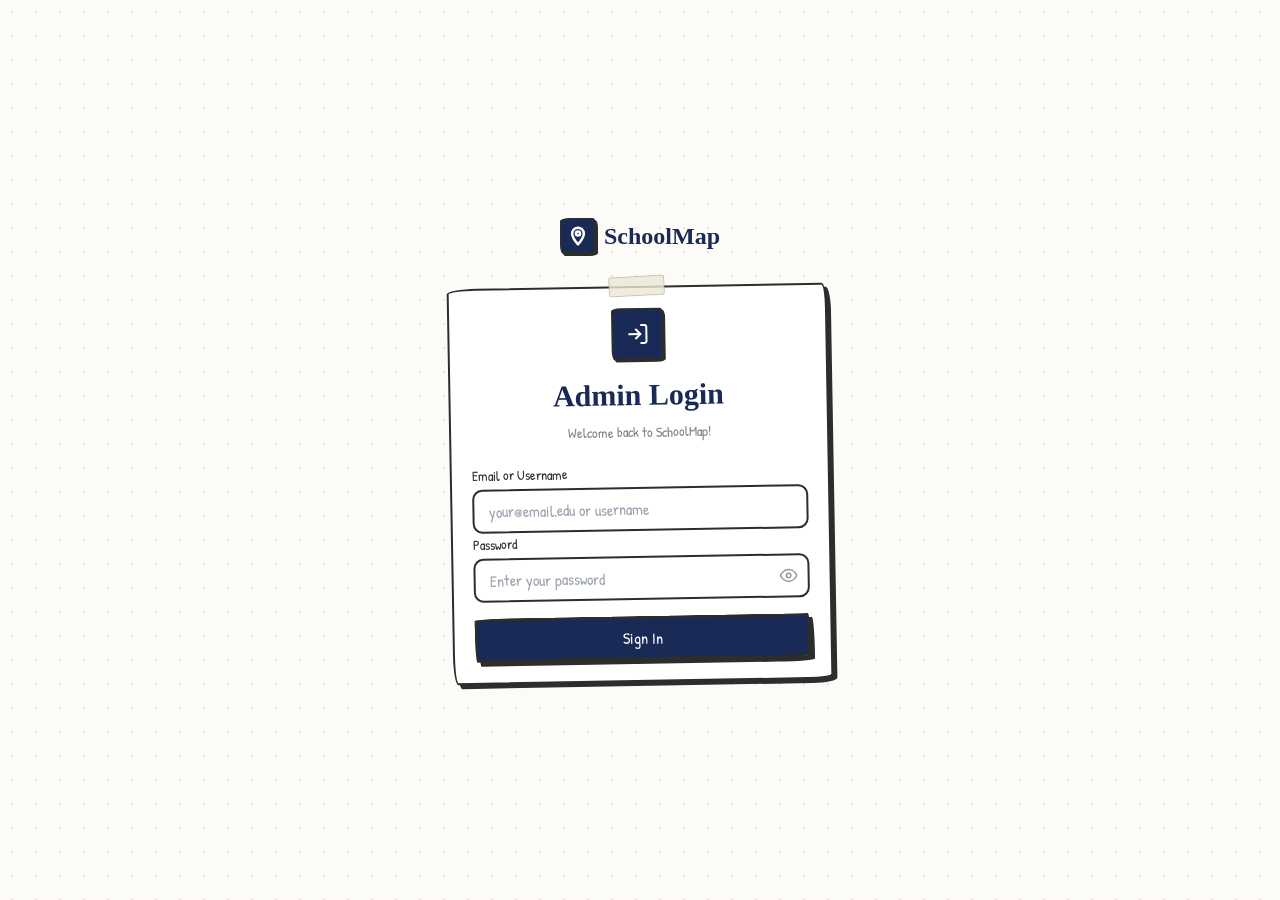
==== commit d2f4a3dd: "I modified the super-admin-dashboard, some of the features and also map, admin-dashboard, improve ui" ====
--- a/SchoolMap-Management-System-05-2-26 - Back Up Copy of v1/html/admin-dashboard.html
+++ b/SchoolMap-Management-System-05-2-26 - Back Up Copy of v1/html/admin-dashboard.html
@@ -11,58 +11,10 @@
       href="https://fonts.googleapis.com/css2?family=Kalam:wght@400;700&family=Patrick+Hand&display=swap"
       rel="stylesheet"
     />
-    <link rel="stylesheet" href="../assets/css/admin.css?v=20260512-no-native-popups" />
+    <link rel="stylesheet" href="../assets/css/admin.css?v=20260512-route-details-active-only" />
   </head>
   <body>
-    <div id="adminLoadingOverlay" class="admin-loading-overlay">
-      <div class="admin-loading-card verification-card">
-        <h2 id="admin-loading-text">Administrator confirmation</h2>
-
-        <div class="verification-step" id="verificationStep1">
-          <p class="verification-instruction">
-            Complete both checks to continue into the admin panel.
-          </p>
-
-          <div class="verification-checkbox">
-            <input type="checkbox" id="confirmAdmin" />
-            <label for="confirmAdmin"
-              >I confirm I am the authorized SchoolMap administrator.</label
-            >
-          </div>
-
-          <div class="verification-checkbox">
-            <input type="checkbox" id="confirmResponsibility" />
-            <label for="confirmResponsibility"
-              >I understand edits are permanent and will proceed
-              carefully.</label
-            >
-          </div>
-
-          <button
-            class="btn btn-primary verification-button"
-            id="verificationContinue"
-            disabled
-          >
-            Proceed to slide verification
-          </button>
-        </div>
-
-        <div class="verification-step hidden" id="verificationStep2">
-          <p class="verification-instruction">
-            Drag the handle all the way to confirm your access.
-          </p>
-
-          <div class="verification-track" id="verificationTrack">
-            <div class="verification-text">Slide to confirm</div>
-            <div class="verification-handle" id="verificationHandle">↔</div>
-          </div>
-
-          <p class="verification-note">
-            This verification appears once before admin edit mode.
-          </p>
-        </div>
-      </div>
-    </div>
+
     <div class="admin-app hidden">
       <!-- ========================================================= -->
       <!-- ADMIN PANEL: Control panel sidebar / configuration editor -->
@@ -332,6 +284,7 @@
             <div class="grid-overlay" id="gridOverlay" hidden></div>
             <svg class="route-editor-svg" id="routeEditorSvg"></svg>
             <div class="route-points-layer" id="routePointsLayer"></div>
+            <div class="route-walker-layer" id="routeWalkerLayer"></div>
             <img class="floor-image" id="floorImage" alt="" hidden />
             <div class="empty-state" id="emptyState">
               <svg
@@ -460,6 +413,23 @@
     }
 
     async function verifyAdminPanelAccess() {
+      // Check if already verified in this session — skip overlay entirely if so
+      if (
+        sessionStorage.getItem('schoolmap_admin_verified') === '1' ||
+        localStorage.getItem('schoolmap_admin_verified') === '1'
+      ) {
+        var app = document.querySelector('.admin-app');
+        if (app) {
+          app.classList.remove('hidden');
+        }
+        var overlay = document.getElementById("adminLoadingOverlay");
+        if (overlay) {
+          overlay.style.display = "none";
+        }
+        return true;
+      }
+
+      // Not verified yet — show verification flow
       showAdminLoadingOverlay();
       updateAdminLoadingText('Verify admin access');
 
@@ -468,7 +438,6 @@
         showAdminAccessMessage('Admin access only. Please sign in with the administrator account.');
         setTimeout(function () { window.location.href = 'login.html'; }, 1200);
         return false;
-
       }
       window.SchoolMapCurrentUser = user;
       initializeAdminVerification();
@@ -510,6 +479,19 @@
             setTimeout(function () { window.location.href = "login.html"; }, 1200);
             return false;
           }
+        }
+
+        // Skip verification if already verified in this session
+        if (
+          sessionStorage.getItem('schoolmap_admin_verified') === '1' ||
+          localStorage.getItem('schoolmap_admin_verified') === '1'
+        ) {
+          hideAdminLoadingOverlay();
+          var app = document.querySelector('.admin-app');
+          if (app) {
+            app.classList.remove('hidden');
+          }
+          return true;
         }
 
         initializeAdminVerification();
@@ -567,6 +549,8 @@
 
           function finishVerification() {
             text.textContent = "Verified — loading admin console...";
+            sessionStorage.setItem("schoolmap_admin_verified", "1");
+            localStorage.setItem("schoolmap_admin_verified", "1");
             handle.style.transform = "translateX(" + maxX + "px)";
             setTimeout(function () {
               hideAdminLoadingOverlay();
@@ -601,13 +585,16 @@
             }
           });
 
-          document.addEventListener("pointerup", function () {
+          function cancelSlideVerification() {
             if (!dragging) {
               return;
             }
             dragging = false;
             resetHandle();
-          });
+          }
+
+          document.addEventListener("pointerup", cancelSlideVerification);
+          document.addEventListener("pointercancel", cancelSlideVerification);
         }
       }
     }
@@ -616,7 +603,7 @@
         verifyAdminPanelAccess();
       });
     </script>
-    <script src="../assets/js/core.js?v=20260511-logout-modal"></script>
-    <script src="../assets/js/admin-dashboard.js?v=20260512-route-scroll-panel-fix"></script>
+    <script src="../assets/js/core.js?v=20260512-verify-preview-fix"></script>
+    <script src="../assets/js/admin-dashboard.js?v=20260512-route-details-active-only"></script>
   </body>
 </html>
--- a/SchoolMap-Management-System-05-2-26 - Back Up Copy of v1/assets/css/admin.css
+++ b/SchoolMap-Management-System-05-2-26 - Back Up Copy of v1/assets/css/admin.css
@@ -81,6 +81,7 @@
   display: flex;
   align-items: center;
   justify-content: center;
+  touch-action: none;
 }
 
 /* ADMIN DASHBOARD */
@@ -107,6 +108,8 @@
   place-items: center;
   box-shadow: 0 10px 24px rgba(0, 0, 0, 0.16);
   cursor: grab;
+  touch-action: none;
+  user-select: none;
   transition: transform 0.15s ease;
 }
 
@@ -119,6 +122,7 @@
 /* ADMIN DASHBOARD */
 .verification-card {
   max-width: 420px;
+  color: #000000;
 }
 
 /* ADMIN DASHBOARD */
@@ -157,18 +161,23 @@
   width: 100%;
   min-height: 44px;
   border-radius: 999px;
-  background: #2d5da1;
+  background-color: #0b3d91;
   color: #fff;
   font-weight: 700;
   border: none;
   cursor: pointer;
-  transition: background 0.2s ease, opacity 0.2s ease;
+  transition: background-color 0.2s ease, opacity 0.2s ease;
+}
+
+.verification-button:hover:not(:disabled) {
+  background-color: #062654;
 }
 
 /* ADMIN DASHBOARD */
 .verification-button:disabled {
-  opacity: 0.55;
+  opacity: 0.7;
   cursor: not-allowed;
+  background-color: #0b3d91;
 }
 
 /* =========================================================
@@ -869,18 +878,36 @@
     vector-effect: non-scaling-stroke;
   }
   .route-line-preview {
-    stroke-dasharray: 0;
+    stroke-dasharray: 4 5;
+    stroke-dashoffset: 24;
     stroke-opacity: 0.95;
-    animation: none;
+    animation: route-preview-walk 2.2s linear infinite;
+  }
+  .route-line-preview-dashed {
+    stroke-linecap: round;
   }
   .route-line-run {
     stroke-dasharray: 0;
     transition: stroke 0.2s ease;
   }
+
+  @keyframes route-walk {
+    0% {
+      stroke-dashoffset: 14;
+      opacity: 0.3;
+    }
+    50% {
+      opacity: 0.95;
+    }
+    100% {
+      stroke-dashoffset: 0;
+      opacity: 0.95;
+    }
+  }
   .route-walker {
     position: absolute;
-    width: 32px;
-    height: 32px;
+    width: 42px;
+    height: 42px;
     transform-origin: center bottom;
     transform: translate(-50%, -100%);
     pointer-events: none;
@@ -888,6 +915,8 @@
     align-items: center;
     justify-content: center;
     opacity: 0.98;
+    transition: left 40ms linear, top 40ms linear, transform 120ms ease;
+    will-change: left, top, transform;
   }
   .route-walker-media {
     width: 100%;
@@ -895,6 +924,8 @@
     object-fit: contain;
     display: block;
     background: transparent;
+    border: 0;
+    transform: none;
   }
   .route-walker-fallback {
     position: absolute;
@@ -921,6 +952,9 @@
 @keyframes route-preview-grow {
   to { stroke-dashoffset: 0; }
 }
+@keyframes route-preview-walk {
+  to { stroke-dashoffset: -24; }
+}
 .route-point {
   position: absolute;
   width: 18px;
@@ -964,6 +998,28 @@
   display: flex;
   gap: 8px;
   align-items: center;
+}
+.route-detail-row {
+  align-items: flex-start;
+}
+.route-detail-main {
+  display: flex;
+  flex-direction: column;
+  gap: 6px;
+  min-width: 0;
+  flex: 1;
+}
+.route-detail-main .row-tag {
+  align-self: flex-start;
+}
+.route-detail-main .row-info {
+  width: 100%;
+}
+.route-detail-main .row-name,
+.route-detail-main .row-sub {
+  white-space: normal;
+  overflow: visible;
+  text-overflow: clip;
 }
 .field-row {
   display: flex;
@@ -1523,6 +1579,101 @@
 .route-editor-section .form-foot .icon-btn.btn-primary:hover {
   color: #16a34a !important;
 }
+.route-editor-section .route-footer-tools {
+  flex: 1 1 auto;
+  flex-wrap: nowrap;
+  justify-content: flex-start;
+  gap: 6px;
+  min-width: 0;
+}
+.route-editor-section .route-footer-save {
+  flex: 0 0 auto;
+  flex-wrap: nowrap;
+  justify-content: flex-end;
+  gap: 6px;
+  margin-left: auto;
+}
+.route-editor-section .form-foot {
+  flex-wrap: nowrap;
+  align-items: center;
+  justify-content: space-between;
+  gap: 6px;
+  overflow-x: visible;
+  padding-bottom: 0;
+}
+.route-editor-section .form-foot .route-footer-btn {
+  display: inline-flex;
+  align-items: center;
+  justify-content: center;
+  flex: 0 0 34px;
+  min-width: 34px;
+  max-width: 34px;
+  width: 34px;
+  height: 34px;
+  min-height: 34px;
+  max-height: 34px;
+  padding: 0;
+  aspect-ratio: 1 / 1;
+  border: 2px solid var(--fg);
+  border-radius: 8px;
+  box-shadow: 2px 2px 0 0 var(--fg);
+  font-weight: 700;
+  line-height: 1;
+  transition: transform 0.12s ease, box-shadow 0.12s ease, filter 0.12s ease;
+}
+.route-editor-section .form-foot .route-footer-btn svg {
+  width: 14px;
+  height: 14px;
+  flex: 0 0 auto;
+}
+.route-editor-section .form-foot .route-footer-btn:hover {
+  transform: translate(-1px, -1px);
+  box-shadow: 3px 3px 0 0 var(--fg);
+  filter: saturate(1.05);
+}
+.route-editor-section .route-footer-delete {
+  background: #fee2e2;
+  color: #991b1b;
+  border-color: #991b1b;
+}
+.route-editor-section .route-footer-clear {
+  background: #ffedd5;
+  color: #9a3412;
+  border-color: #9a3412;
+}
+.route-editor-section .route-footer-preview {
+  background: #dbeafe;
+  color: #1d4ed8;
+  border-color: #1d4ed8;
+}
+.route-editor-section .route-footer-run {
+  background: #dcfce7;
+  color: #166534;
+  border-color: #166534;
+}
+.route-editor-section .route-footer-cancel {
+  background: #f1f5f9;
+  color: #334155;
+  border-color: #475569;
+}
+.route-editor-section .route-footer-save-btn {
+  background: #16a34a;
+  color: #fff;
+  border-color: #14532d;
+}
+@media (max-width: 720px) {
+  .route-editor-section .route-footer-tools,
+  .route-editor-section .route-footer-save {
+    width: auto;
+    margin-left: 0;
+    flex-wrap: nowrap;
+  }
+  .route-editor-section .form-foot .route-footer-btn {
+    flex: 0 0 34px;
+    min-width: 34px;
+    max-width: 34px;
+  }
+}
 .route-point {
   position: absolute;
   width: 12px;
@@ -1539,9 +1690,12 @@
   box-shadow: 0 0 0 4px rgba(45, 93, 161, 0.32);
 }
 .route-line-preview {
-  stroke-dasharray: 18 10;
-  stroke-dashoffset: 28;
-  animation: route-preview-grow 1s ease-in-out forwards;
+  stroke-dasharray: 4 5;
+  stroke-dashoffset: 24;
+  animation: route-preview-walk 2.2s linear infinite;
+}
+.route-line-preview-dashed {
+  stroke-linecap: round;
 }
 .route-editor-floor-note {
   position: absolute;
@@ -1605,3 +1759,43 @@
   gap: 10px;
   flex-wrap: wrap;
 }
+
+/* ===== ROUTE PREVIEW FLOOR SWITCH TOAST — BOTTOM ===== */
+.toast.route-floor-banner-toast {
+  position: fixed !important;
+  top: auto !important;
+  bottom: 28px !important;
+  left: 50% !important;
+
+  transform: translateX(-50%) translateY(20px) rotate(-2deg) !important;
+
+  min-width: min(520px, calc(100vw - 32px));
+  max-width: calc(100vw - 32px);
+
+  display: flex;
+  align-items: center;
+  justify-content: center;
+  gap: 8px;
+
+  background: #0f766e;
+  color: #ffffff;
+
+  border: 3px solid var(--fg);
+  border-radius: 18px 6px 22px 8px / 8px 22px 6px 18px;
+  box-shadow: 5px 5px 0 0 var(--fg);
+
+  font-family: "Kalam", cursive;
+  font-weight: 700;
+  font-size: 16px;
+
+  z-index: 10050 !important;
+}
+
+.toast.route-floor-banner-toast.show {
+  opacity: 1;
+  transform: translateX(-50%) translateY(0) rotate(-2deg) !important;
+}
+
+.toast.route-floor-banner-toast strong {
+  color: #fff9c4;
+}
